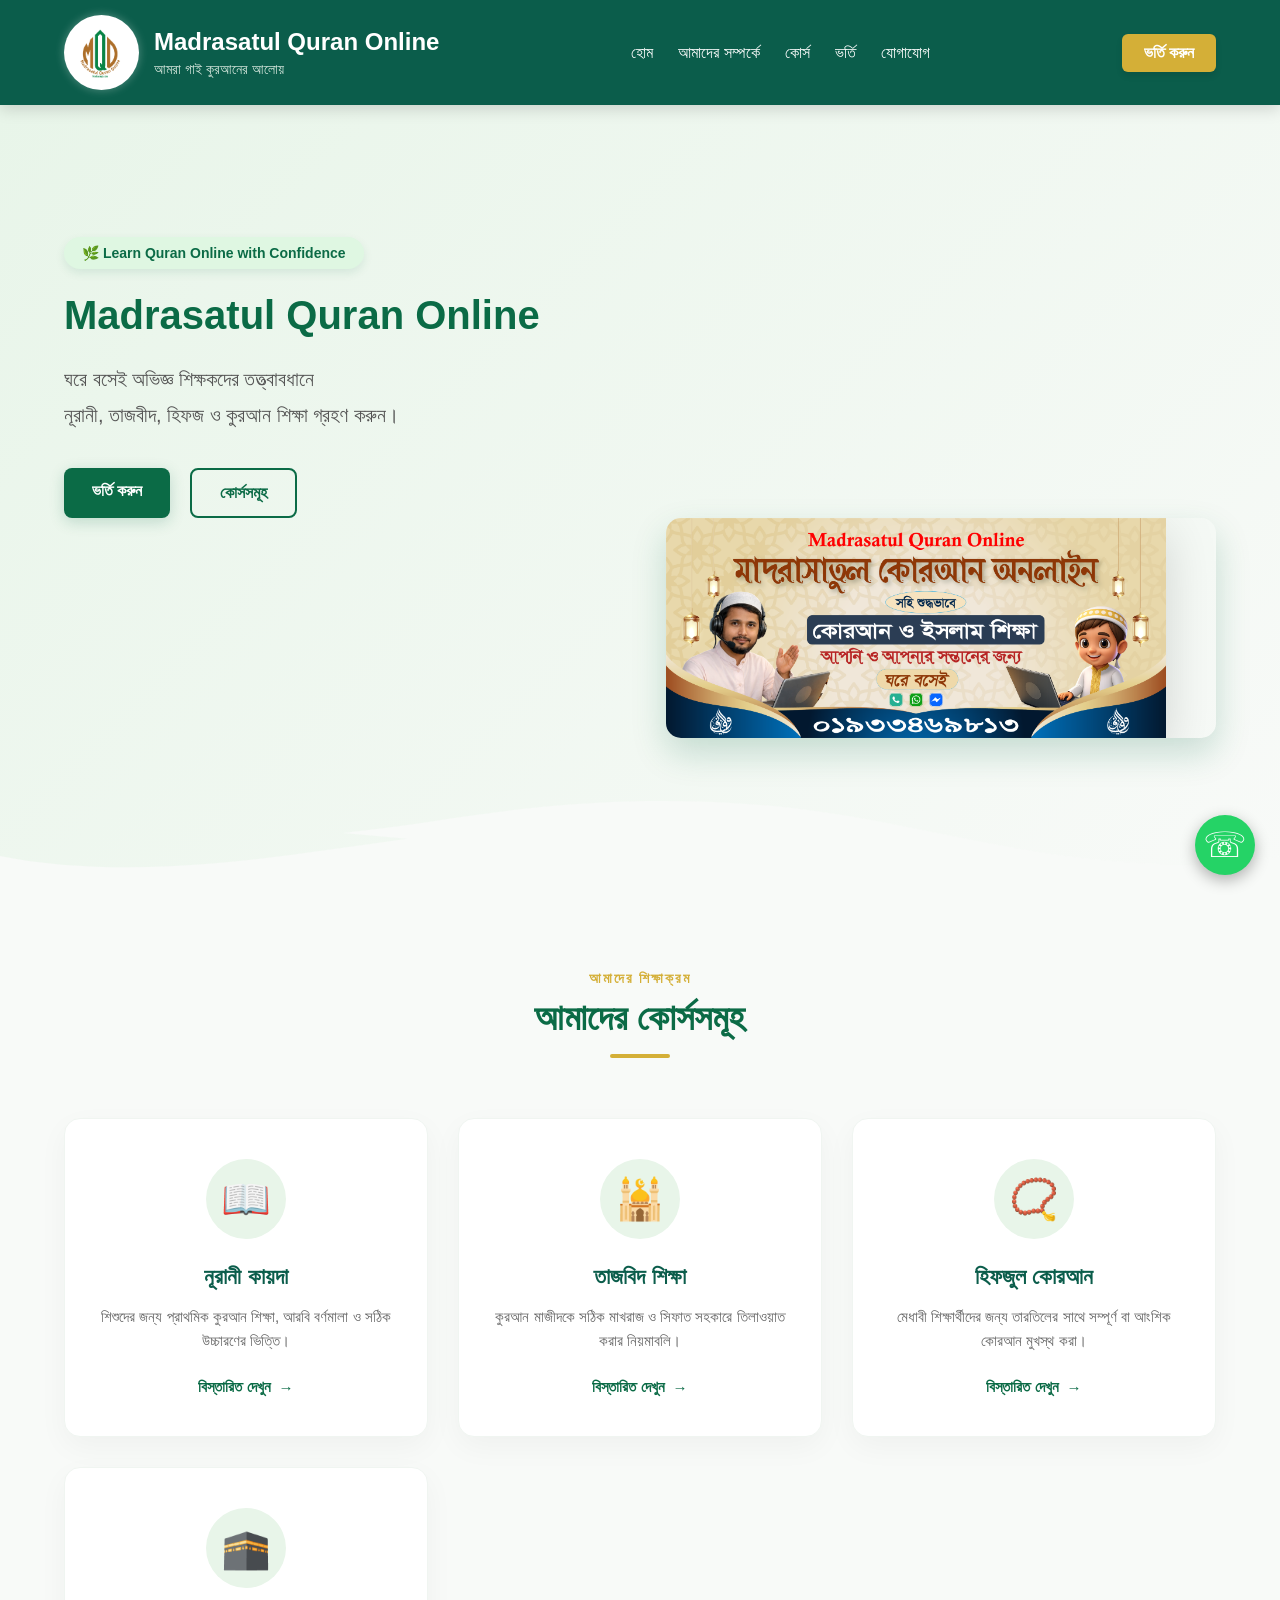
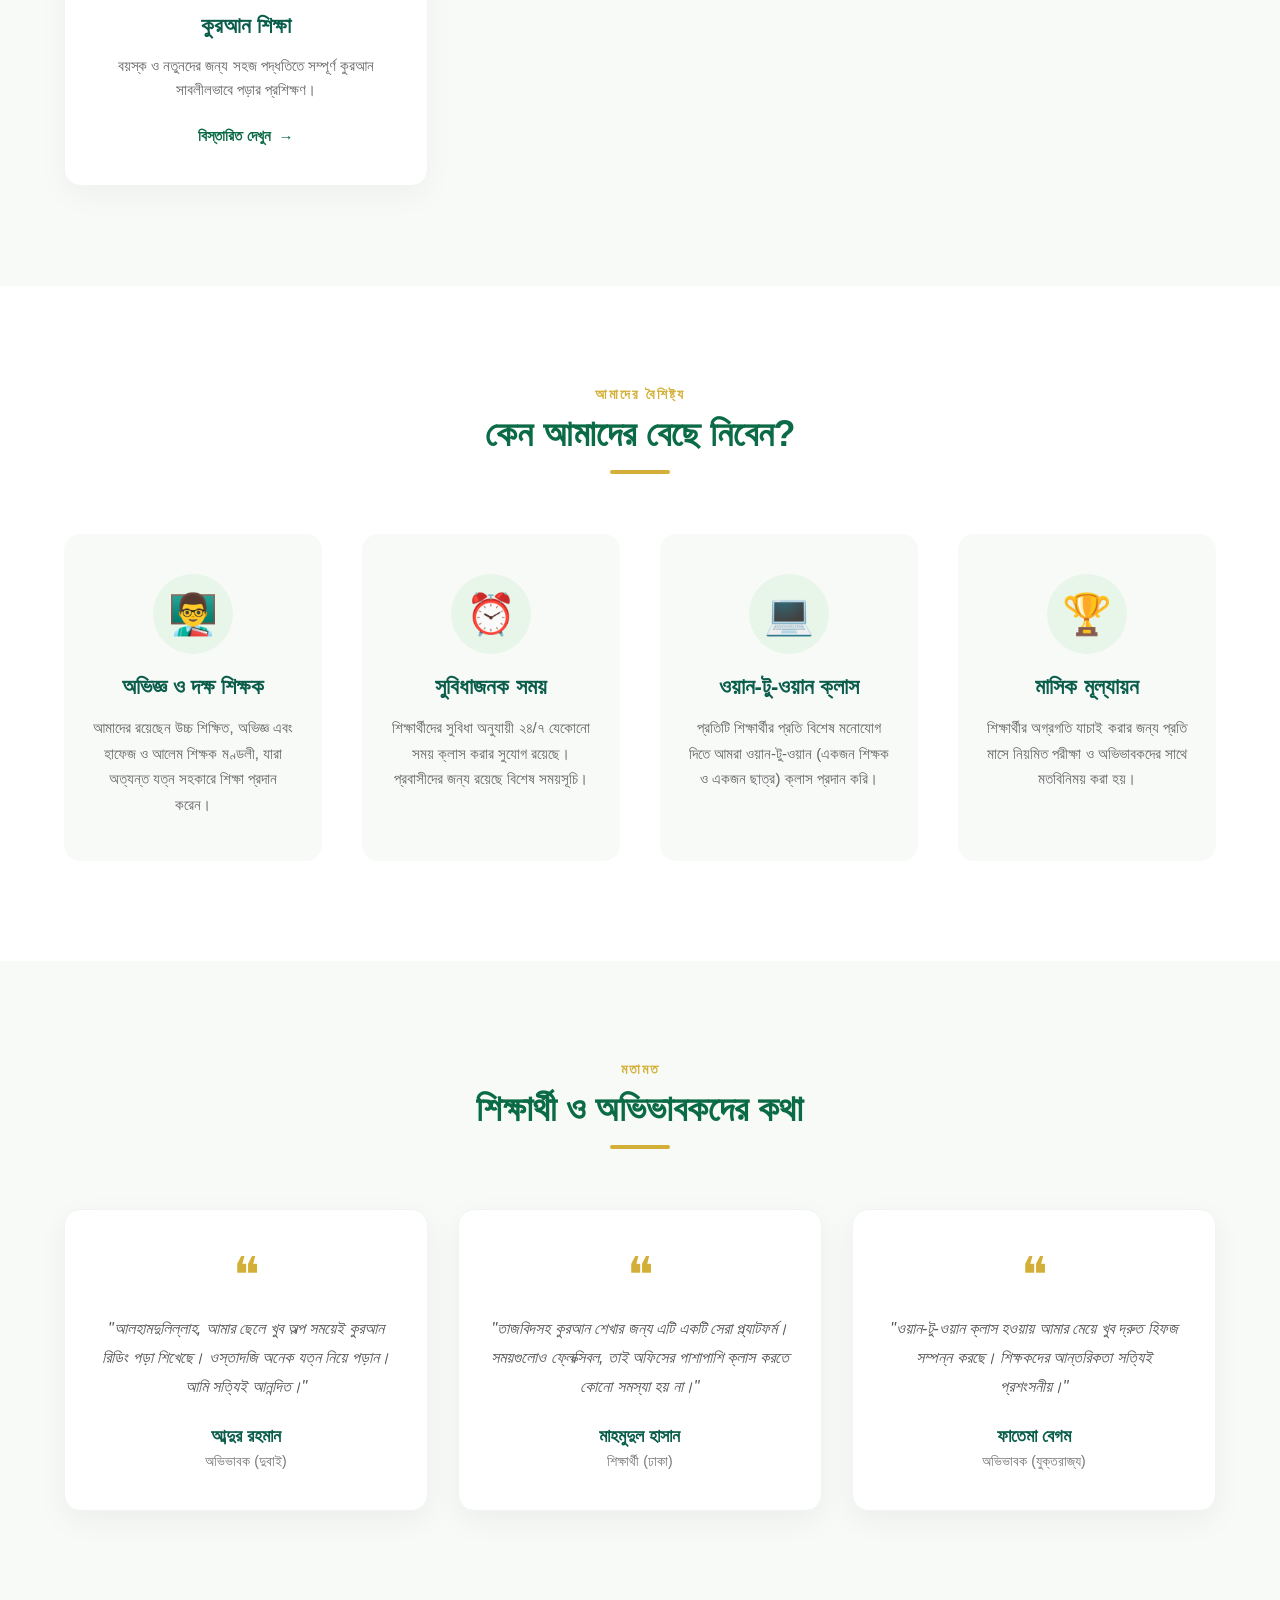
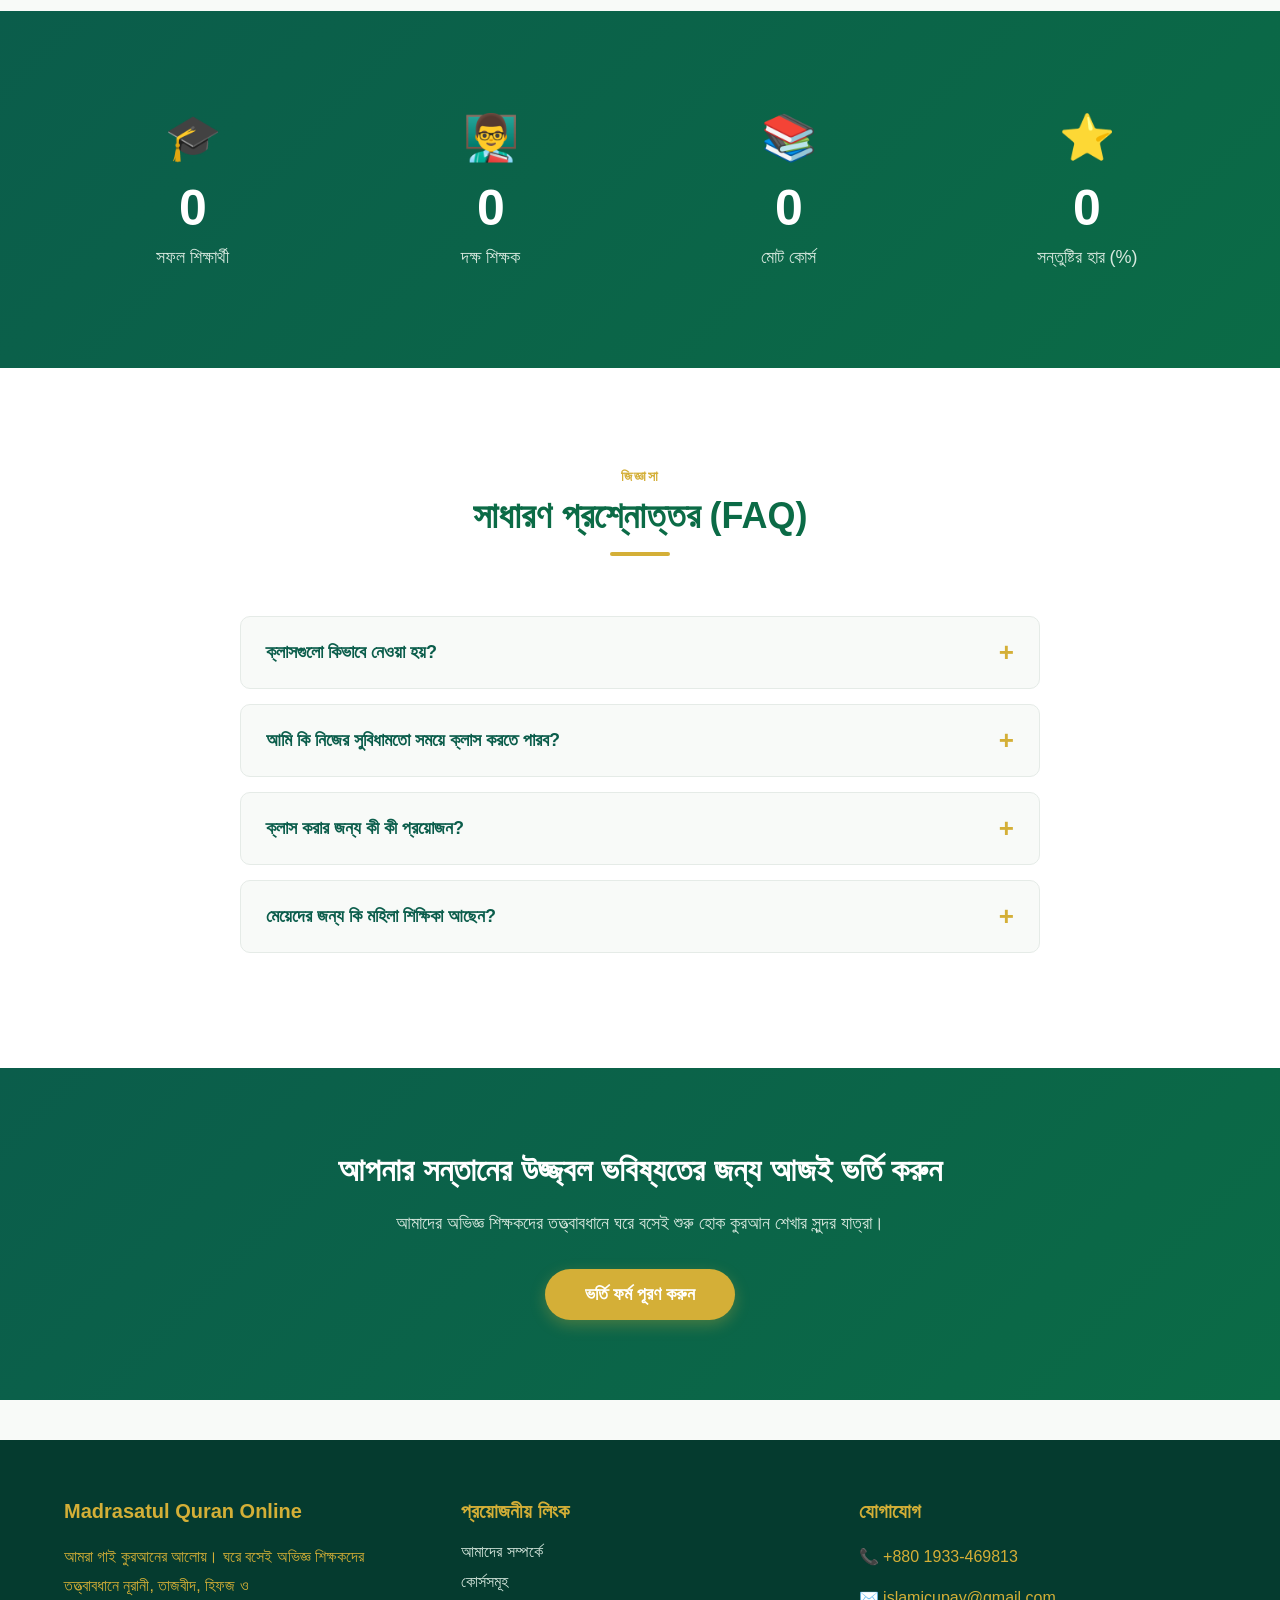
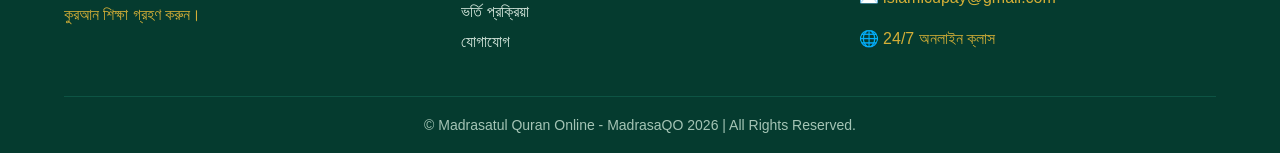
==== index.html @ 6367631c "All Updated" ====
<!DOCTYPE html>
<html lang="bn">
<head>
    <meta charset="UTF-8">
    <meta name="viewport" content="width=device-width, initial-scale=1.0">
    <title>Madrasatul Quran Online | Learn Quran with Confidence</title>
    <meta name="google-site-verification" content="h8djcA_XuE7JDsZ3tNhfEzeJBOGKbGJHmrDcB3-2tts" />
    <meta name="description" content="ঘরে বসেই অভিজ্ঞ শিক্ষকদের তত্ত্বাবধানে নূরানী,তাজবীদ, হিফজ ও কুরআন শিক্ষা গ্রহণ করুন।">
    <meta name="keywords" content="Online Quran, Quran Learning, Madrasatul Quran Online, Quran Teacher, Tajweed, Hifz">
    <meta name="author" content="Madrasatul Quran Online">
    <meta property="og:title" content="Madrasatul Quran Online">
    <meta property="og:description" content="Learn Quran Online from Qualified Teachers.">
    <meta property="og:image" content="images/logo.png">
    <meta property="og:type" content="website">
    <link rel="stylesheet" href="css/style.css">
    <link rel="icon" type="image/png" href="images/favicon.png">
</head>
<body>
    <!-- Premium Header -->
    <header class="main-header">
        <div class="logo-section">
            <img src="images/logo.png" alt="Madrasatul Quran Online Logo">
            <div class="logo-text">
                <h1>Madrasatul Quran Online</h1>
                <p>আমরা গাই কুরআনের আলোয়</p>
            </div>
        </div>
        <nav class="desktop-nav">
            <ul>
                <li><a href="index.html">হোম</a></li>
                <li><a href="pages/about.html">আমাদের সম্পর্কে</a></li>
                <li><a href="pages/courses.html">কোর্স</a></li>
                <li><a href="pages/admission.html">ভর্তি</a></li>
                <li><a href="pages/contact.html">যোগাযোগ</a></li>
            </ul>
        </nav>
        <a href="pages/admission.html" class="header-btn">ভর্তি করুন</a>
    </header>
    <!-- ===== PHASE 2: PREMIUM HERO SECTION ===== -->
    <section class="hero-section">
        <div class="hero-container">
            <div class="hero-text">
                <span class="hero-tag">🌿 Learn Quran Online with Confidence</span>
                <h1>Madrasatul Quran Online</h1>
                <p>ঘরে বসেই অভিজ্ঞ শিক্ষকদের তত্ত্বাবধানে <br> নূরানী, তাজবীদ, হিফজ ও কুরআন শিক্ষা গ্রহণ করুন।</p>
                <div class="hero-buttons">
                    <a href="pages/admission.html" class="btn">ভর্তি করুন</a>
                    <a href="pages/courses.html" class="btn-outline">কোর্সসমূহ</a>
                </div>
            <!-- হিরো ইমেজ (Single Professional Image) -->
            <div class="hero-image">
                <div class="image-wrapper">
                    <img src="images/Cover Page.png" alt="Madrasatul Quran Online">
                </div>
            </div>
        <!-- Wave Divider -->
        <div class="custom-shape-divider-bottom">
            <svg data-name="Layer 1" xmlns="http://www.w3.org/2000/svg" viewBox="0 0 1200 120" preserveAspectRatio="none">
                <path d="M321.39,56.44c58-10.79,114.16-30.13,172-41.86,82.39-16.72,168.19-17.73,250.45-.39C823.78,31,906.67,72,985.66,92.83c70.05,18.48,146.53,26.09,214.34,3V120H0V95.8C59.71,118.06,130.83,119.28,198.81,108.97c62.1-9.45,120.94-27.13,182.58-42.53Z" class="shape-fill"></path>
            </svg>
        </div>
    </section>
    <!-- Courses Section -->
    <!-- ===== PHASE 3: MODERN COURSE CARDS ===== -->
    <section class="courses-section">
        <div class="section-title">
            <span class="sub-title">আমাদের শিক্ষাক্রম</span>
            <h2>আমাদের কোর্সসমূহ</h2>
            <div class="title-divider"></div>
        </div>
        
        <div class="courses-grid">
            <!-- Course Card 1 -->
            <div class="course-card">
                <div class="course-icon">📖</div>
                <h3>নূরানী কায়দা</h3>
                <p>শিশুদের জন্য প্রাথমিক কুরআন শিক্ষা, আরবি বর্ণমালা ও সঠিক উচ্চারণের ভিত্তি।</p>
                <a href="pages/courses.html" class="course-link">বিস্তারিত দেখুন <span>→</span></a>
            </div>

            <!-- Course Card 2 -->
            <div class="course-card">
                <div class="course-icon">🕌</div>
                <h3>তাজবিদ শিক্ষা</h3>
                <p>কুরআন মাজীদকে সঠিক মাখরাজ ও সিফাত সহকারে তিলাওয়াত করার নিয়মাবলি।</p>
                <a href="pages/courses.html" class="course-link">বিস্তারিত দেখুন <span>→</span></a>
            </div>

            <!-- Course Card 3 -->
            <div class="course-card">
                <div class="course-icon">📿</div>
                <h3>হিফজুল কোরআন</h3>
                <p>মেধাবী শিক্ষার্থীদের জন্য তারতিলের সাথে সম্পূর্ণ বা আংশিক কোরআন মুখস্থ করা।</p>
                <a href="pages/courses.html" class="course-link">বিস্তারিত দেখুন <span>→</span></a>
            </div>

            <!-- Course Card 4 -->
            <div class="course-card">
                <div class="course-icon">🕋</div>
                <h3>কুরআন শিক্ষা</h3>
                <p>বয়স্ক ও নতুনদের জন্য সহজ পদ্ধতিতে সম্পূর্ণ কুরআন সাবলীলভাবে পড়ার প্রশিক্ষণ।</p>
                <a href="pages/courses.html" class="course-link">বিস্তারিত দেখুন <span>→</span></a>
            </div>
        </div>
    </section>
    <!-- ===== PHASE 4: WHY CHOOSE US ===== -->
    <section class="why-choose-us">
        <div class="section-title">
            <span class="sub-title">আমাদের বৈশিষ্ট্য</span>
            <h2>কেন আমাদের বেছে নিবেন?</h2>
            <div class="title-divider"></div>
        </div>
        
        <div class="features-grid">
            <!-- Feature 1 -->
            <div class="feature-box">
                <div class="feature-icon">👨‍🏫</div>
                <h3>অভিজ্ঞ ও দক্ষ শিক্ষক</h3>
                <p>আমাদের রয়েছেন উচ্চ শিক্ষিত, অভিজ্ঞ এবং হাফেজ ও আলেম শিক্ষক মণ্ডলী, যারা অত্যন্ত যত্ন সহকারে শিক্ষা প্রদান করেন।</p>
            </div>

            <!-- Feature 2 -->
            <div class="feature-box">
                <div class="feature-icon">⏰</div>
                <h3>সুবিধাজনক সময়</h3>
                <p>শিক্ষার্থীদের সুবিধা অনুযায়ী ২৪/৭ যেকোনো সময় ক্লাস করার সুযোগ রয়েছে। প্রবাসীদের জন্য রয়েছে বিশেষ সময়সূচি।</p>
            </div>

            <!-- Feature 3 -->
            <div class="feature-box">
                <div class="feature-icon">💻</div>
                <h3>ওয়ান-টু-ওয়ান ক্লাস</h3>
                <p>প্রতিটি শিক্ষার্থীর প্রতি বিশেষ মনোযোগ দিতে আমরা ওয়ান-টু-ওয়ান (একজন শিক্ষক ও একজন ছাত্র) ক্লাস প্রদান করি।</p>
            </div>

            <!-- Feature 4 -->
            <div class="feature-box">
                <div class="feature-icon">🏆</div>
                <h3>মাসিক মূল্যায়ন</h3>
                <p>শিক্ষার্থীর অগ্রগতি যাচাই করার জন্য প্রতি মাসে নিয়মিত পরীক্ষা ও অভিভাবকদের সাথে মতবিনিময় করা হয়।</p>
            </div>
        </div>
    </section>
        <!-- ===== PHASE 6: TESTIMONIALS / REVIEWS ===== -->
    <section class="testimonials-section">
        <div class="section-title">
            <span class="sub-title">মতামত</span>
            <h2>শিক্ষার্থী ও অভিভাবকদের কথা</h2>
            <div class="title-divider"></div>
        </div>
        
        <div class="testimonials-grid">
            <!-- Review 1 -->
            <div class="review-card">
                <div class="quote-icon">❝</div>
                <p class="review-text">"আলহামদুলিল্লাহ, আমার ছেলে খুব অল্প সময়েই কুরআন রিডিং পড়া শিখেছে। ওস্তাদজি অনেক যত্ন নিয়ে পড়ান। আমি সত্যিই আনন্দিত।"</p>
                <div class="reviewer-info">
                    <h4>আব্দুর রহমান</h4>
                    <span>অভিভাবক (দুবাই)</span>
                </div>
            </div>

            <!-- Review 2 -->
            <div class="review-card">
                <div class="quote-icon">❝</div>
                <p class="review-text">"তাজবিদসহ কুরআন শেখার জন্য এটি একটি সেরা প্ল্যাটফর্ম। সময়গুলোও ফ্লেক্সিবল, তাই অফিসের পাশাপাশি ক্লাস করতে কোনো সমস্যা হয় না।"</p>
                <div class="reviewer-info">
                    <h4>মাহমুদুল হাসান</h4>
                    <span>শিক্ষার্থী (ঢাকা)</span>
                </div>
            </div>

            <!-- Review 3 -->
            <div class="review-card">
                <div class="quote-icon">❝</div>
                <p class="review-text">"ওয়ান-টু-ওয়ান ক্লাস হওয়ায় আমার মেয়ে খুব দ্রুত হিফজ সম্পন্ন করছে। শিক্ষকদের আন্তরিকতা সত্যিই প্রশংসনীয়।"</p>
                <div class="reviewer-info">
                    <h4>ফাতেমা বেগম</h4>
                    <span>অভিভাবক (যুক্তরাজ্য)</span>
                </div>
            </div>
        </div>
    </section>
    <!-- ===== PHASE 5: STATISTICS / ANIMATED COUNTERS ===== -->
    <section class="stats-section">
        <div class="stats-container">
            <!-- Counter 1 -->
            <div class="stat-box">
                <div class="stat-icon">🎓</div>
                <h2 class="counter" data-target="1250">0</h2>
                <p>সফল শিক্ষার্থী</p>
            </div>
            <!-- Counter 2 -->
            <div class="stat-box">
                <div class="stat-icon">👨‍🏫</div>
                <h2 class="counter" data-target="45">0</h2>
                <p>দক্ষ শিক্ষক</p>
            </div>
            <!-- Counter 3 -->
            <div class="stat-box">
                <div class="stat-icon">📚</div>
                <h2 class="counter" data-target="15">0</h2>
                <p>মোট কোর্স</p>
            </div>
            <!-- Counter 4 -->
            <div class="stat-box">
                <div class="stat-icon">⭐</div>
                <h2 class="counter" data-target="100">0</h2>
                <p>সন্তুষ্টির হার (%)</p>
            </div>
        </div>
    </section>
    <!-- ===== PHASE 7: FAQ (Frequently Asked Questions) ===== -->
    <section class="faq-section">
        <div class="section-title">
            <span class="sub-title">জিজ্ঞাসা</span>
            <h2>সাধারণ প্রশ্নোত্তর (FAQ)</h2>
            <div class="title-divider"></div>
        </div>
        
        <div class="faq-container">
            <!-- Question 1 -->
            <details class="faq-item">
                <summary>ক্লাসগুলো কিভাবে নেওয়া হয়?</summary>
                <div class="faq-content">
                    <p>আমাদের সবগুলো ক্লাস জুম (Zoom) বা গুগল মিট (Google Meet) এর মাধ্যমে লাইভ ভিডিও কলে নেওয়া হয়, যেন শিক্ষক ও শিক্ষার্থী সরাসরি কথা বলে ক্লাস করতে পারে।</p>
                </div>
            </details>

            <!-- Question 2 -->
            <details class="faq-item">
                <summary>আমি কি নিজের সুবিধামতো সময়ে ক্লাস করতে পারব?</summary>
                <div class="faq-content">
                    <p>হ্যাঁ, অবশ্যই! আমরা ২৪/৭ ক্লাস পরিচালনা করি। আপনি বা আপনার সন্তানের সুবিধামতো যেকোনো সময় বেছে নিতে পারবেন। প্রবাসীদের জন্য বিশেষ সময়ের ব্যবস্থা রয়েছে।</p>
                </div>
            </details>

            <!-- Question 3 -->
            <details class="faq-item">
                <summary>ক্লাস করার জন্য কী কী প্রয়োজন?</summary>
                <div class="faq-content">
                    <p>ক্লাস করার জন্য একটি স্মার্টফোন, ট্যাবলেট বা ল্যাপটপ এবং একটি ভালো ইন্টারনেট কানেকশনই যথেষ্ট।</p>
                </div>
            </details>

            <!-- Question 4 -->
            <details class="faq-item">
                <summary>মেয়েদের জন্য কি মহিলা শিক্ষিকা আছেন?</summary>
                <div class="faq-content">
                    <p>আলহামদুলিল্লাহ, পর্দা রক্ষার্থে মেয়েদের এবং শিশুদের জন্য আমাদের সুদক্ষ ও অভিজ্ঞ মহিলা শিক্ষিকা রয়েছেন।</p>
                </div>
            </details>
        </div>
    </section>

    <!-- Footer & WhatsApp -->
    <!-- ===== PHASE 8: CALL TO ACTION (CTA) ===== -->
    <section class="cta-section">
        <div class="cta-content">
            <h2>আপনার সন্তানের উজ্জ্বল ভবিষ্যতের জন্য আজই ভর্তি করুন</h2>
            <p>আমাদের অভিজ্ঞ শিক্ষকদের তত্ত্বাবধানে ঘরে বসেই শুরু হোক কুরআন শেখার সুন্দর যাত্রা।</p>
            <a href="pages/admission.html" class="btn cta-btn">ভর্তি ফর্ম পূরণ করুন</a>
        </div>
    </section>

    <!-- ===== PREMIUM FOOTER ===== -->
    <footer class="premium-footer">
        <div class="footer-container">
            <div class="footer-col about-col">
                <h3>Madrasatul Quran Online</h3>
                <p>আমরা গাই কুরআনের আলোয়। ঘরে বসেই অভিজ্ঞ শিক্ষকদের তত্ত্বাবধানে নূরানী, তাজবীদ, হিফজ ও <br> কুরআন শিক্ষা গ্রহণ করুন।</p>
            </div>
            
            <div class="footer-col links-col">
                <h3>প্রয়োজনীয় লিংক</h3>
                <ul>
                    <li><a href="pages/about.html">আমাদের সম্পর্কে</a></li>
                    <li><a href="pages/courses.html">কোর্সসমূহ</a></li>
                    <li><a href="pages/admission.html">ভর্তি প্রক্রিয়া</a></li>
                    <li><a href="pages/contact.html">যোগাযোগ</a></li>
                </ul>
            </div>
            
            <div class="footer-col contact-col">
                <h3>যোগাযোগ</h3>
                <p>📞 +880 1933-469813</p>
                <p>✉️ islamicupay@gmail.com</p>
                <p>🌐 24/7 অনলাইন ক্লাস</p>
            </div>
        </div>
        
        <div class="footer-bottom">
            <p>© Madrasatul Quran Online - MadrasaQO 2026 | All Rights Reserved.</p>
        </div>
    </footer>
    <a class="floating-whatsapp" href="https://wa.me/8801707532306" target="_blank">☏</a>
    <!-- JavaScript Link -->
    <script src="js/script.js"></script>

</body>
</html>
---- css/style.css ----
/* =========================================
   GLOBAL RESET & VARIABLES
========================================= */
* {
    margin: 0;
    padding: 0;
    box-sizing: border-box;
}

body {
    background-color: #F8FAF8;
    font-family: Arial, sans-serif;
    text-align: center;
    color: #1F2937;
}

/* =========================================
   PHASE 1: PREMIUM HEADER VERSION 2.0
========================================= */
.main-header {
    display: flex;
    justify-content: space-between;
    align-items: center;
    padding: 15px 5%;
    background: #0B5D4B;
    color: white;
    position: sticky;
    top: 0;
    z-index: 999;
    box-shadow: 0 4px 15px rgba(0, 0, 0, 0.15);
}

.logo-section {
    display: flex;
    align-items: center;
    gap: 15px;
    text-align: left;
}

.logo-section img {
    width: 65px;
    height: auto;
    object-fit: contain;
}

.logo-text h1 {
    margin: 0;
    font-size: 24px;
    color: #ffffff;
    font-weight: bold;
}

.logo-text p {
    margin-top: 5px;
    color: #d8e9df;
    font-size: 14px;
}

.desktop-nav ul {
    display: flex;
    list-style: none;
    gap: 25px;
}

.desktop-nav a {
    color: #ffffff;
    text-decoration: none;
    font-size: 16px;
    font-weight: 500;
    transition: 0.3s ease;
}

.desktop-nav a:hover {
    color: #D4AF37;
}

.header-btn {
    background: #D4AF37;
    color: #ffffff;
    padding: 10px 22px;
    border-radius: 6px;
    text-decoration: none;
    font-weight: bold;
    font-size: 16px;
    transition: 0.3s ease;
    box-shadow: 0 4px 6px rgba(0, 0, 0, 0.1);
}

.header-btn:hover {
    background: #b89117;
    transform: translateY(-2px);
}

/* =========================================
   PHASE 2: PREMIUM HERO SECTION
========================================= */
.hero-section {
    position: relative;
    background: linear-gradient(135deg, #E8F5E9 0%, #F8FAF8 100%);
    padding: 80px 5% 120px 5%;
    overflow: hidden;
    min-height: 85vh; /* Full screen feel */
    display: flex;
    align-items: center;
    justify-content: center;
}

.hero-container {
    display: flex;
    justify-content: space-between;
    align-items: center;
    gap: 60px;
    max-width: 1200px;
    width: 100%;
    z-index: 2;
}

/* Animations */
@keyframes fadeInRight {
    from { opacity: 0; transform: translateX(-40px); }
    to { opacity: 1; transform: translateX(0); }
}

@keyframes fadeInLeft {
    from { opacity: 0; transform: translateX(40px); }
    to { opacity: 1; transform: translateX(0); }
}

.hero-text {
    flex: 1;
    text-align: left;
    animation: fadeInRight 1s ease-out;
}

.hero-tag {
    display: inline-block;
    background: #dff7e2;
    color: #0B6B46;
    padding: 8px 18px;
    border-radius: 30px;
    font-size: 14px;
    margin-bottom: 20px;
    font-weight: bold;
    box-shadow: 0 4px 10px rgba(11, 107, 70, 0.1);
}

.hero-text h1 {
    font-size: 48px;
    color: #0B6B46;
    margin-bottom: 20px;
    line-height: 1.2;
}

.hero-text p {
    font-size: 20px;
    color: #555;
    line-height: 1.8;
    margin-bottom: 35px;
}

.hero-buttons {
    display: flex;
    gap: 20px;
}

.btn {
    background: #0B6B46;
    color: white;
    padding: 14px 32px;
    text-decoration: none;
    border-radius: 8px;
    transition: 0.3s;
    font-weight: bold;
    box-shadow: 0 4px 15px rgba(11, 107, 70, 0.2);
}

.btn:hover {
    background: #0e8457;
    transform: translateY(-3px);
    box-shadow: 0 6px 20px rgba(11, 107, 70, 0.3);
}

.btn-outline {
    border: 2px solid #0B6B46;
    color: #0B6B46;
    padding: 14px 32px;
    border-radius: 8px;
    text-decoration: none;
    transition: 0.3s;
    font-weight: bold;
}

.btn-outline:hover {
    background: #0B6B46;
    color: white;
    transform: translateY(-3px);
}

.hero-image {
    flex: 1;
    text-align: center;
    animation: fadeInLeft 1s ease-out;
}

.hero-image img {
    width: 100%;
    max-width: 550px;
    filter: drop-shadow(0 15px 25px rgba(0,0,0,0.15));
    transition: 0.4s ease;
}

.hero-image img:hover {
    transform: translateY(-10px);
}

/* Wave Divider Design */
.custom-shape-divider-bottom {
    position: absolute;
    bottom: 0;
    left: 0;
    width: 100%;
    overflow: hidden;
    line-height: 0;
}

.custom-shape-divider-bottom svg {
    position: relative;
    display: block;
    width: calc(100% + 1.3px);
    height: 70px;
}

.custom-shape-divider-bottom .shape-fill {
    fill: #F8FAF8; /* Matches Body Background */
}

/* Responsive updates for Phase 2 */
@media (max-width: 1024px) {
    .hero-text h1 { font-size: 40px; }
}

@media (max-width: 768px) {
    .hero-section {
        min-height: auto;
        padding: 50px 20px 100px 20px;
    }
    .hero-container {
        flex-direction: column;
        text-align: center;
    }
    .hero-text {
        text-align: center;
    }
    .hero-buttons {
        justify-content: center;
        flex-wrap: wrap;
    }
    .custom-shape-divider-bottom svg {
        height: 40px;
    }
}

.btn {
    background: #0B6B46;
    color: white;
    padding: 14px 28px;
    text-decoration: none;
    border-radius: 8px;
    transition: 0.3s;
    font-weight: bold;
}

.btn:hover {
    background: #0e8457;
}

.btn-outline {
    border: 2px solid #0B6B46;
    color: #0B6B46;
    padding: 14px 28px;
    border-radius: 8px;
    text-decoration: none;
    transition: 0.3s;
    font-weight: bold;
}

.btn-outline:hover {
    background: #0B6B46;
    color: white;
}

.hero-image {
    flex: 1;
    text-align: center;
}

.hero-image img {
    width: 100%;
    max-width: 500px;
}

/* =========================================
   PHASE 3: MODERN COURSE CARDS
========================================= */
.courses-section {
    padding: 100px 5%;
    background-color: #F8FAF8;
}

.section-title {
    text-align: center;
    margin-bottom: 60px;
}

.sub-title {
    color: #D4AF37;
    font-size: 14px;
    font-weight: bold;
    letter-spacing: 2px;
    text-transform: uppercase;
    display: block;
    margin-bottom: 10px;
}

.section-title h2 {
    font-size: 36px;
    color: #0B6B46;
    margin: 0 0 15px 0;
    font-weight: bold;
}

.title-divider {
    height: 4px;
    width: 60px;
    background: #D4AF37;
    margin: 0 auto;
    border-radius: 2px;
}

/* Grid Layout */
.courses-grid {
    display: grid;
    grid-template-columns: repeat(auto-fit, minmax(280px, 1fr));
    gap: 30px;
    max-width: 1200px;
    margin: 0 auto;
}

/* Card Design */
.course-card {
    background: #ffffff;
    padding: 40px 30px;
    border-radius: 16px;
    box-shadow: 0 10px 30px rgba(0, 0, 0, 0.04);
    transition: all 0.4s ease;
    text-align: center;
    border: 1px solid #f0f5f1;
    position: relative;
    overflow: hidden;
}

/* Golden Top Border Animation */
.course-card::before {
    content: '';
    position: absolute;
    top: 0;
    left: 0;
    width: 100%;
    height: 4px;
    background: #D4AF37;
    transform: scaleX(0);
    transition: transform 0.4s ease;
    transform-origin: left;
}

/* Hover Effects */
.course-card:hover {
    transform: translateY(-10px);
    box-shadow: 0 15px 40px rgba(11, 107, 70, 0.1);
    border-color: transparent;
}

.course-card:hover::before {
    transform: scaleX(1);
}

.course-icon {
    font-size: 40px;
    margin-bottom: 25px;
    display: inline-block;
    background: #E8F5E9;
    width: 80px;
    height: 80px;
    line-height: 80px;
    border-radius: 50%;
    color: #0B6B46;
}

.course-card h3 {
    color: #0B5D4B;
    font-size: 22px;
    margin-bottom: 15px;
    font-weight: bold;
}

.course-card p {
    color: #666;
    font-size: 15px;
    line-height: 1.6;
    margin-bottom: 25px;
}

/* Read More Link */
.course-link {
    color: #0B6B46;
    text-decoration: none;
    font-weight: bold;
    font-size: 15px;
    display: inline-flex;
    align-items: center;
    gap: 8px;
    transition: 0.3s;
}

.course-link span {
    transition: 0.3s;
}

.course-card:hover .course-link {
    color: #D4AF37;
}

.course-card:hover .course-link span {
    transform: translateX(5px);
}
/* =========================================
   ADMISSION FORM
========================================= */
.admission-intro {
    background: white;
    max-width: 800px;
    margin: 30px auto 20px;
    padding: 30px;
    border-radius: 20px;
    box-shadow: 0 5px 20px rgba(0,0,0,0.1);
}

.admission-box {
    max-width: 600px;
    margin: 40px auto;
    background: white;
    padding: 35px;
    border-radius: 25px;
    box-shadow: 0 5px 20px rgba(0,0,0,0.1);
}

.admission-box input,
.admission-box select {
    width: 90%;
    padding: 14px;
    margin: 10px;
    border-radius: 12px;
    border: 1px solid #ddd;
    font-size: 16px;
}

.admission-box button {
    background: #D4AF37;
    color: white;
    border: none;
    padding: 14px 35px;
    border-radius: 30px;
    font-size: 18px;
    cursor: pointer;
    font-weight: bold;
    margin-top: 15px;
    transition: 0.3s;
}

.admission-box button:hover {
    background: #b89117;
}

button:disabled {
    opacity: 0.6;
    cursor: not-allowed;
}

/* =========================================
   FOOTER & WHATSAPP
========================================= */
footer {
    background: #0B5D4B;
    color: white;
    padding: 20px;
    margin-top: 40px;
}

footer p {
    color: #D4AF37;
    margin: 0;
}

.whatsapp {
    display: inline-block;
    background: #25D366;
    color: white;
    padding: 12px 25px;
    border-radius: 30px;
    text-decoration: none;
    margin-top: 20px;
    font-size: 18px;
    font-weight: bold;
}

.floating-whatsapp {
    position: fixed;
    right: 25px;
    bottom: 25px;
    width: 60px;
    height: 60px;
    background: #25D366;
    color: white;
    border-radius: 50%;
    display: flex;
    align-items: center;
    justify-content: center;
    font-size: 35px;
    text-decoration: none;
    box-shadow: 0 5px 15px rgba(0,0,0,0.3);
    z-index: 999;
    transition: 0.3s;
}

.floating-whatsapp:hover {
    transform: scale(1.1);
}

/* =========================================
   MOBILE RESPONSIVE
========================================= */
@media (max-width: 1024px) {
    .logo-text h1 { font-size: 20px; }
    .desktop-nav ul { gap: 15px; }
}

@media (max-width: 768px) {
    .main-header {
        flex-direction: column;
        padding: 15px;
        gap: 15px;
    }
    .logo-section {
        flex-direction: column;
        text-align: center;
    }
    .desktop-nav ul {
        flex-wrap: wrap;
        justify-content: center;
    }
    .hero {
        flex-direction: column;
        text-align: center;
        padding: 50px 20px;
    }
    .hero-text { text-align: center; }
    .hero h1 { font-size: 36px; }
    .hero-buttons { justify-content: center; flex-wrap: wrap; }
    .card { width: 90%; display: block; margin: 15px auto; }
}

/* =========================================
   PHASE 4: WHY CHOOSE US
========================================= */
.why-choose-us {
    padding: 100px 5%;
    background-color: #ffffff; /* সাদা ব্যাকগ্রাউন্ড যাতে আগের সেকশন থেকে আলাদা লাগে */
}

.features-grid {
    display: grid;
    grid-template-columns: repeat(auto-fit, minmax(250px, 1fr));
    gap: 40px;
    max-width: 1200px;
    margin: 0 auto;
}

.feature-box {
    text-align: center;
    padding: 40px 25px;
    background: #F8FAF8;
    border-radius: 16px;
    transition: all 0.4s ease;
    border-bottom: 4px solid transparent;
}

/* Hover Effects */
.feature-box:hover {
    transform: translateY(-10px);
    background: #ffffff;
    box-shadow: 0 15px 35px rgba(11, 107, 70, 0.08);
    border-bottom: 4px solid #D4AF37; /* হোভার করলে নিচে গোল্ডেন বর্ডার আসবে */
}

.feature-icon {
    font-size: 40px;
    margin-bottom: 20px;
    display: inline-flex;
    align-items: center;
    justify-content: center;
    width: 80px;
    height: 80px;
    background: #E8F5E9;
    border-radius: 50%;
    transition: transform 0.6s ease;
}

/* আইকন ঘোরার অ্যানিমেশন */
.feature-box:hover .feature-icon {
    transform: rotateY(360deg);
}

.feature-box h3 {
    color: #0B5D4B;
    font-size: 22px;
    margin-bottom: 15px;
    font-weight: bold;
}

.feature-box p {
    color: #666;
    font-size: 15px;
    line-height: 1.7;
}
/* =========================================
   PHASE 5: STATISTICS / COUNTERS
========================================= */
.stats-section {
    background: linear-gradient(135deg, #0B5D4B 0%, #0B6B46 100%);
    padding: 80px 5%;
    color: white;
    text-align: center;
}

.stats-container {
    display: grid;
    /* এই এক লাইনের কারণেই এটি মোবাইল ও ডেস্কটপে অটোমেটিকভাবে রেসপন্সিভ হবে */
    grid-template-columns: repeat(auto-fit, minmax(200px, 1fr));
    gap: 40px;
    max-width: 1200px;
    margin: 0 auto;
}

.stat-box {
    padding: 20px;
}

.stat-icon {
    font-size: 45px;
    margin-bottom: 15px;
    color: #D4AF37; /* আইকনের জন্য গোল্ডেন কালার */
}

.stat-box h2 {
    font-size: 50px;
    font-weight: bold;
    margin-bottom: 10px;
    color: #ffffff;
}

.stat-box p {
    font-size: 18px;
    color: #d8e9df;
    font-weight: 500;
}

/* ===== Phase 5 Mobile Responsive ===== */
@media (max-width: 768px) {
    .stats-section {
        padding: 50px 5%;
    }
    .stats-container {
        gap: 30px;
    }
    .stat-box h2 {
        font-size: 38px;
    }
    .stat-box p {
        font-size: 16px;
    }
}
/* =========================================
   PHASE 6: TESTIMONIALS / REVIEWS
========================================= */
.testimonials-section {
    padding: 100px 5%;
    background-color: #F8FAF8;
}

.testimonials-grid {
    display: grid;
    grid-template-columns: repeat(auto-fit, minmax(300px, 1fr));
    gap: 30px;
    max-width: 1200px;
    margin: 0 auto;
}

.review-card {
    background: #ffffff;
    padding: 40px 30px;
    border-radius: 16px;
    box-shadow: 0 10px 30px rgba(0, 0, 0, 0.05);
    transition: all 0.4s ease;
    text-align: center;
    position: relative;
    border: 1px solid #f0f5f1;
}

.review-card:hover {
    transform: translateY(-10px);
    box-shadow: 0 15px 40px rgba(11, 107, 70, 0.1);
}

.quote-icon {
    font-size: 50px;
    color: #D4AF37;
    margin-bottom: 15px;
    line-height: 1;
}

.review-text {
    font-size: 16px;
    color: #555;
    line-height: 1.8;
    margin-bottom: 25px;
    font-style: italic;
}

.reviewer-info h4 {
    color: #0B5D4B;
    font-size: 18px;
    margin-bottom: 5px;
    font-weight: bold;
}

.reviewer-info span {
    color: #777;
    font-size: 14px;
}
/* =========================================
   PHASE 7: FAQ SECTION
========================================= */
.faq-section {
    padding: 100px 5%;
    background-color: #ffffff; /* সাদা ব্যাকগ্রাউন্ড */
}

.faq-container {
    max-width: 800px;
    margin: 0 auto;
}

.faq-item {
    background: #F8FAF8;
    border-radius: 10px;
    margin-bottom: 15px;
    overflow: hidden;
    transition: all 0.3s ease;
    border: 1px solid #e5ebe7;
}

.faq-item summary {
    padding: 20px 25px;
    font-size: 18px;
    font-weight: bold;
    color: #0B5D4B;
    cursor: pointer;
    list-style: none; /* ডিফল্ট তীর চিহ্ন মুছে ফেলা */
    display: flex;
    justify-content: space-between;
    align-items: center;
}

/* Safari ব্রাউজারের ডিফল্ট আইকন মোছার জন্য */
.faq-item summary::-webkit-details-marker {
    display: none;
}

/* কাস্টম (+) আইকন */
.faq-item summary::after {
    content: "+";
    font-size: 26px;
    color: #D4AF37;
    transition: transform 0.3s ease;
}

/* ক্লিক করে খুললে (-) আইকন হবে */
.faq-item[open] summary::after {
    content: "−";
    transform: rotate(180deg);
}

.faq-content {
    padding: 0 25px 20px 25px;
    color: #555;
    font-size: 16px;
    line-height: 1.7;
}
/* =========================================
   PHASE 8: CALL TO ACTION (CTA) & FOOTER
========================================= */
.cta-section {
    background: linear-gradient(135deg, #0B5D4B 0%, #0B6B46 100%);
    padding: 80px 5%;
    text-align: center;
    color: white;
}

.cta-content {
    max-width: 800px;
    margin: 0 auto;
}

.cta-content h2 {
    font-size: 32px;
    margin-bottom: 20px;
    line-height: 1.4;
    color: #ffffff;
}

.cta-content p {
    font-size: 18px;
    margin-bottom: 35px;
    color: #d8e9df;
}

.cta-btn {
    background: #D4AF37;
    color: #ffffff;
    font-size: 18px;
    padding: 15px 40px;
    border-radius: 30px;
    display: inline-block;
    box-shadow: 0 5px 15px rgba(212, 175, 55, 0.3);
}

.cta-btn:hover {
    background: #b89117;
    transform: translateY(-3px);
}

/* Premium Footer */
.premium-footer {
    background-color: #053b2f; /* আরও গাঢ় সবুজ ব্যাকগ্রাউন্ড */
    color: #d8e9df;
    padding: 60px 5% 0 5%;
}

.footer-container {
    display: grid;
    grid-template-columns: repeat(auto-fit, minmax(250px, 1fr));
    gap: 40px;
    max-width: 1200px;
    margin: 0 auto 30px auto;
    text-align: left;
}

.footer-col h3 {
    color: #D4AF37;
    font-size: 20px;
    margin-bottom: 20px;
}

.footer-col p {
    line-height: 1.8;
    margin-bottom: 12px;
}

.links-col ul {
    list-style: none;
}

.links-col ul li {
    margin-bottom: 12px;
}

.links-col ul li a {
    color: #d8e9df;
    text-decoration: none;
    transition: 0.3s;
    display: inline-block;
}

.links-col ul li a:hover {
    color: #D4AF37;
    transform: translateX(5px); /* হোভার করলে লেখা হালকা ডানে সরবে */
}

.footer-bottom {
    border-top: 1px solid #0d5444;
    padding: 20px 0;
    text-align: center;
}

.footer-bottom p {
    color: #a4c4b5;
    font-size: 14px;
    margin: 0;
}

/* CTA Responsive */
@media (max-width: 768px) {
    .cta-content h2 {
        font-size: 26px;
    }
    .footer-container {
        text-align: center;
    }
    .links-col ul li a:hover {
        transform: none;
    }
}

/* =========================================
   FIXES: PERFECT SIDE-BY-SIDE LAYOUT
========================================= */
/* ১. লোগো সাইজ ফিক্স */
.logo-section img {
    width: 75px !important;
    height: 75px !important;
    background-color: #ffffff;
    border-radius: 50%;
    padding: 5px;
    box-shadow: 0 0 10px rgba(255, 255, 255, 0.3);
    object-fit: contain;
}

/* ২. হিরো সেকশন পারফেক্ট লেআউট (পাশাপাশি) */
.hero-section {
    padding-top: 120px; 
}

/* এই কোডটি লেখা ও ছবিকে সমান দুই ভাগে ভাগ করে পাশাপাশি বসাবে */
.hero-container {
    display: flex;
    align-items: center;
    justify-content: space-between;
    gap: 50px; /* লেখা ও ছবির মাঝের গ্যাপ */
    width: 100%;
    max-width: 1200px;
    margin: 0 auto;
}

.hero-text {
    flex: 1; /* বাম পাশে অর্ধেক জায়গা নিবে */
}

.hero-text h1 {
    font-size: 40px !important;
    white-space: normal;
    margin-bottom: 20px;
    line-height: 1.3;
}

.hero-text p {
    max-width: 100%;
    white-space: normal !important;
}

.hero-image {
    flex: 1; /* ডান পাশে বাকি অর্ধেক জায়গা নিবে */
    display: flex;
    justify-content: flex-end; /* ছবি ডানদিকে সুন্দরভাবে বসানো থাকবে */
}

/* ৩. সিঙ্গেল ইমেজ প্রফেশনাল ডিজাইন ও হোভার ইফেক্ট */
.image-wrapper {
    position: relative;
    width: 100%;
    max-width: 550px; 
    border-radius: 15px;
    overflow: hidden;
    box-shadow: 0 15px 35px rgba(11, 107, 70, 0.2);
    transition: transform 0.5s ease, box-shadow 0.5s ease;
}

.image-wrapper img {
    width: 100%;
    height: auto;
    display: block;
    transition: transform 0.6s ease-out; 
}

.image-wrapper:hover {
    transform: translateY(-12px);
    box-shadow: 0 25px 45px rgba(11, 107, 70, 0.3);
}

.image-wrapper:hover img {
    transform: scale(1.06) rotate(1deg);
}

/* ৪. মোবাইল ভিউ ফিক্স */
@media (max-width: 992px) {
    .hero-container {
        flex-direction: column; /* মোবাইলে বা ছোট স্ক্রিনে ছবি লেখার নিচে চলে আসবে */
        text-align: center;
        gap: 40px;
    }
    .hero-image {
        justify-content: center;
    }
}

@media (max-width: 768px) {
    .hero-section { padding-top: 80px; }
    .logo-section img { width: 60px !important; height: 60px !important; }
    .hero-text h1 { font-size: 30px !important; }
}
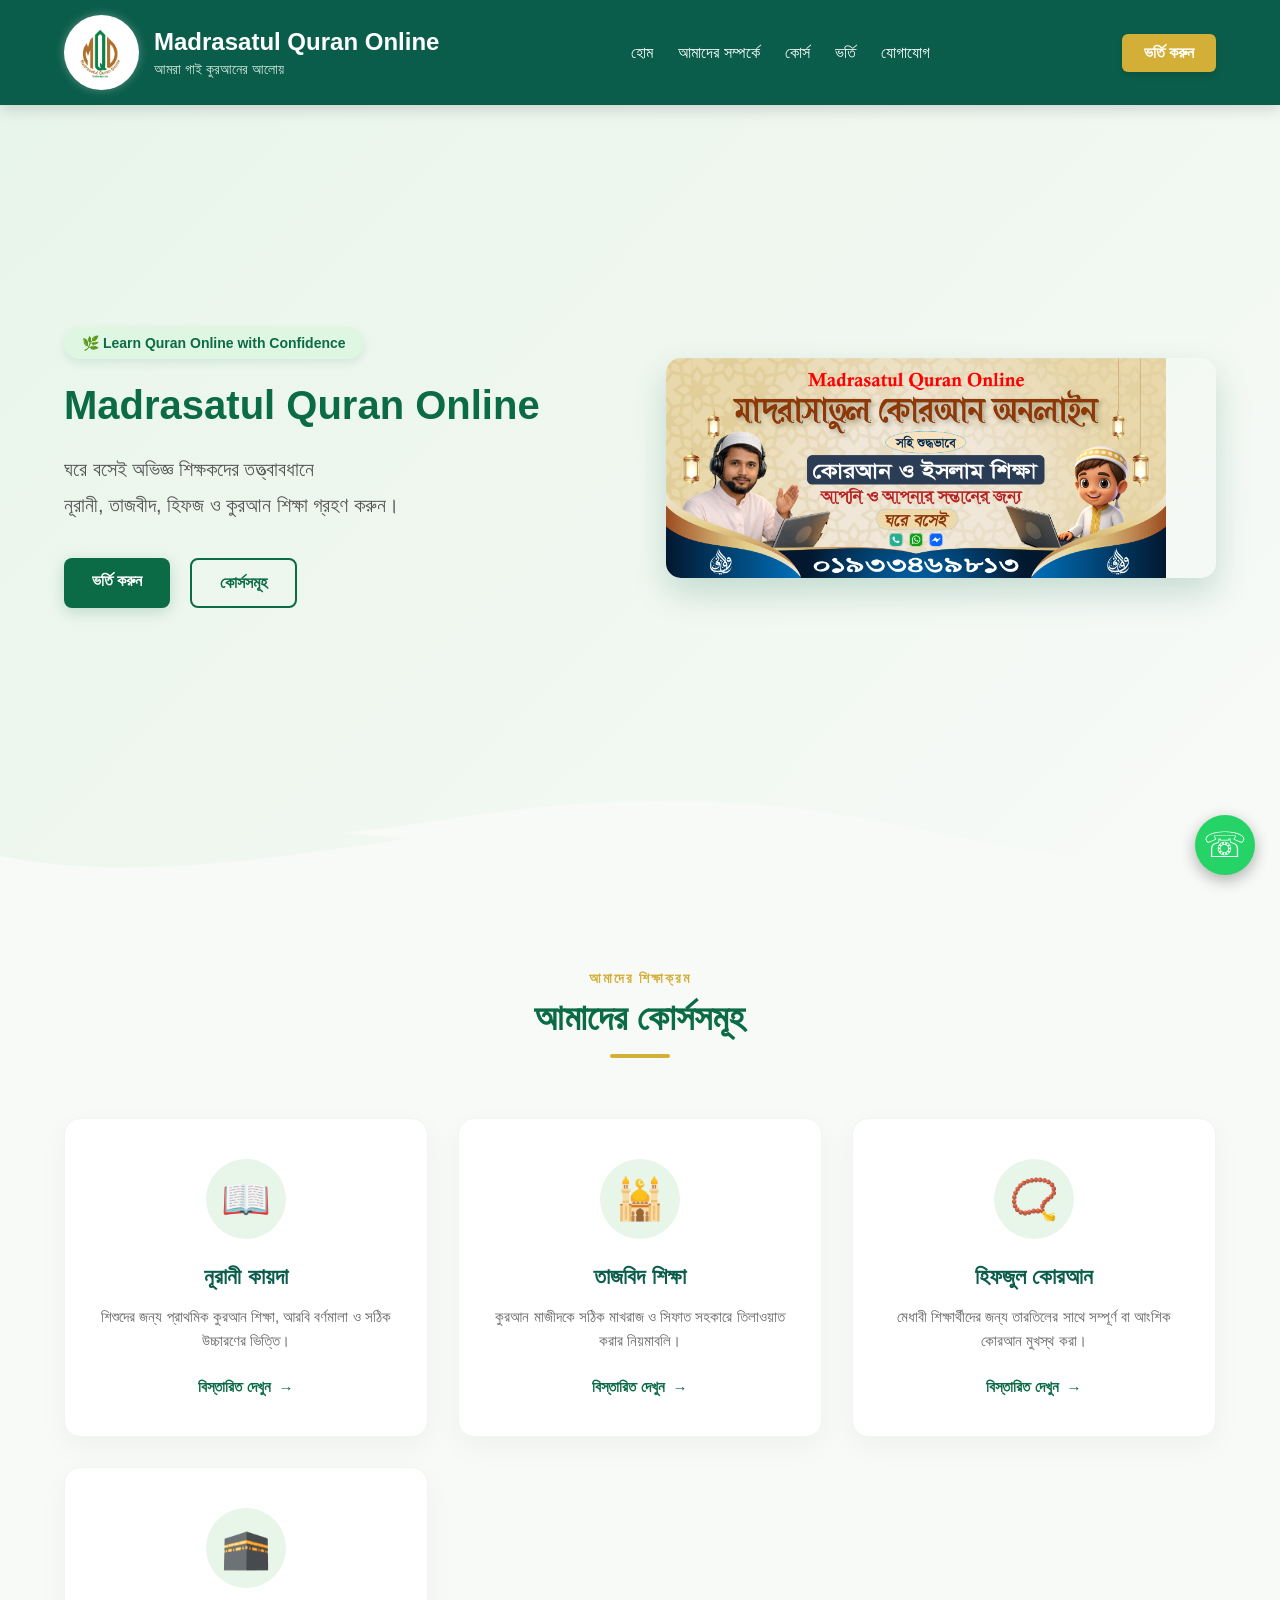
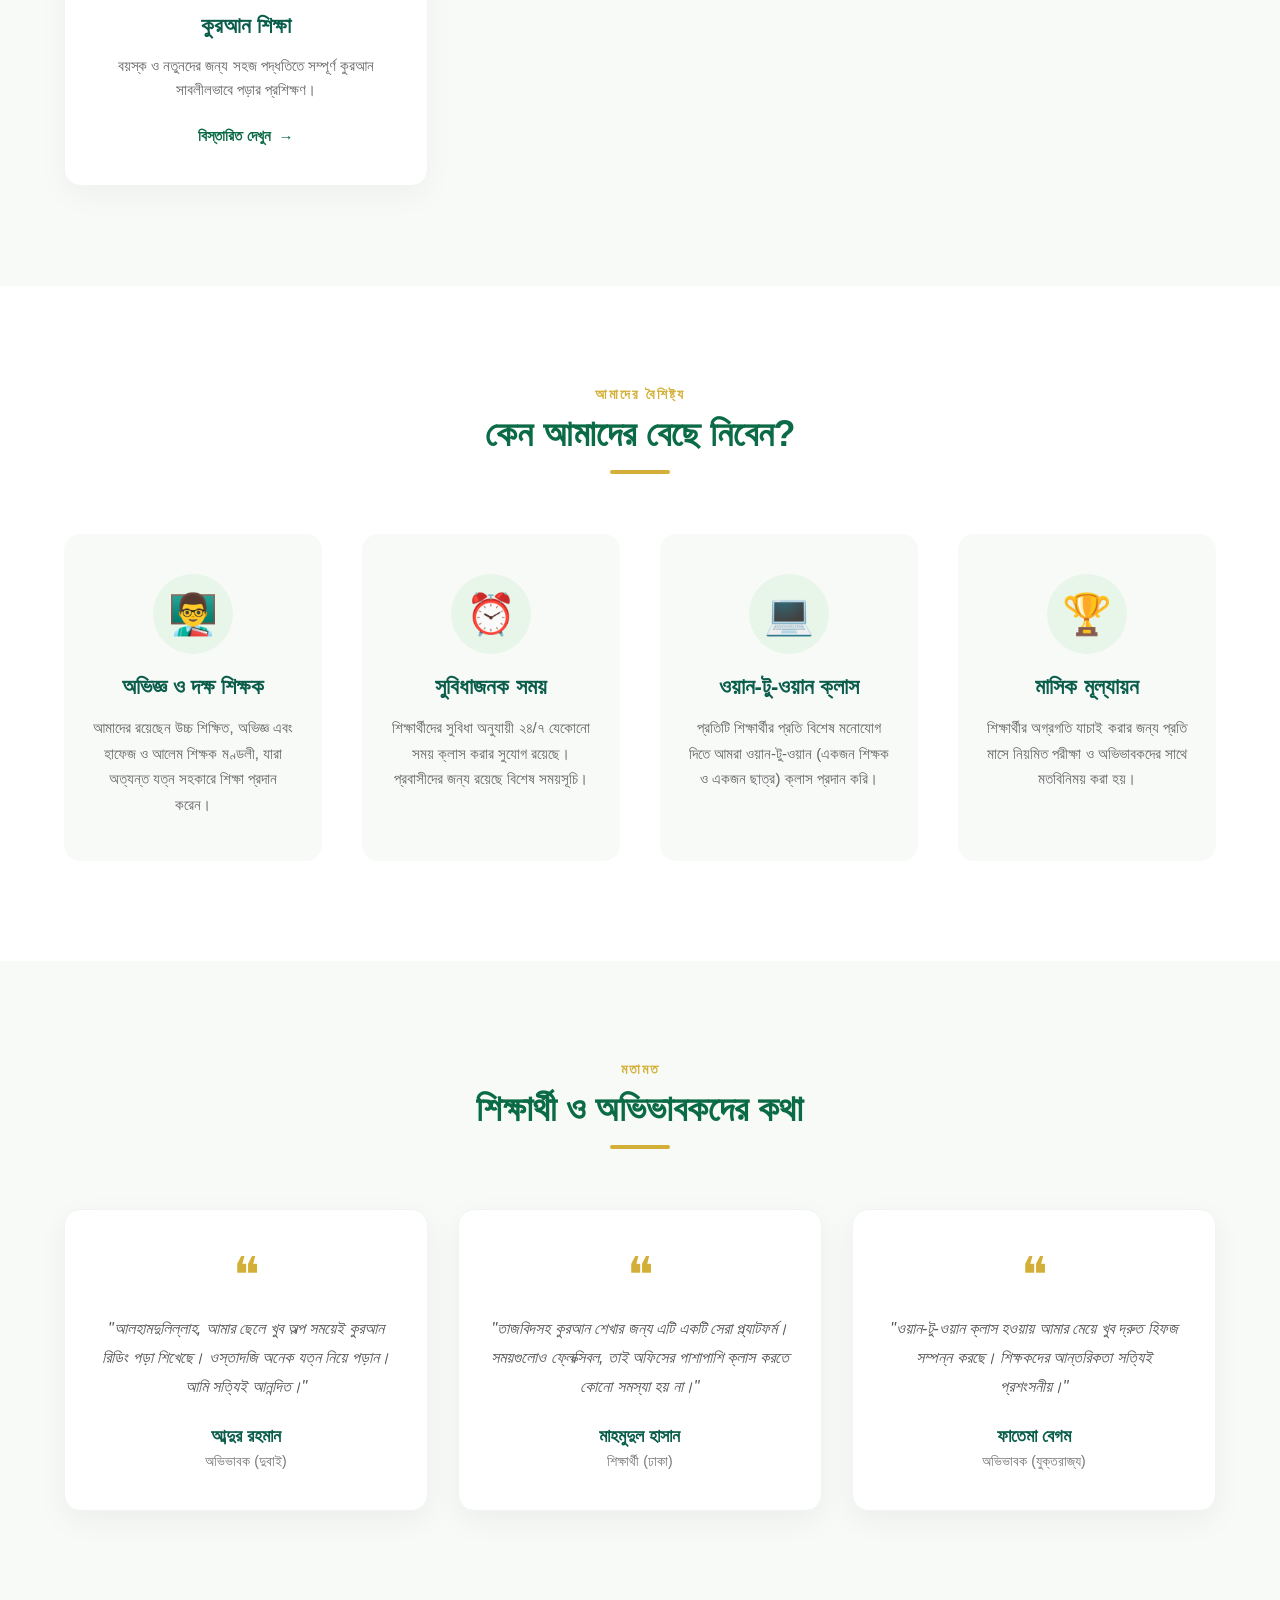
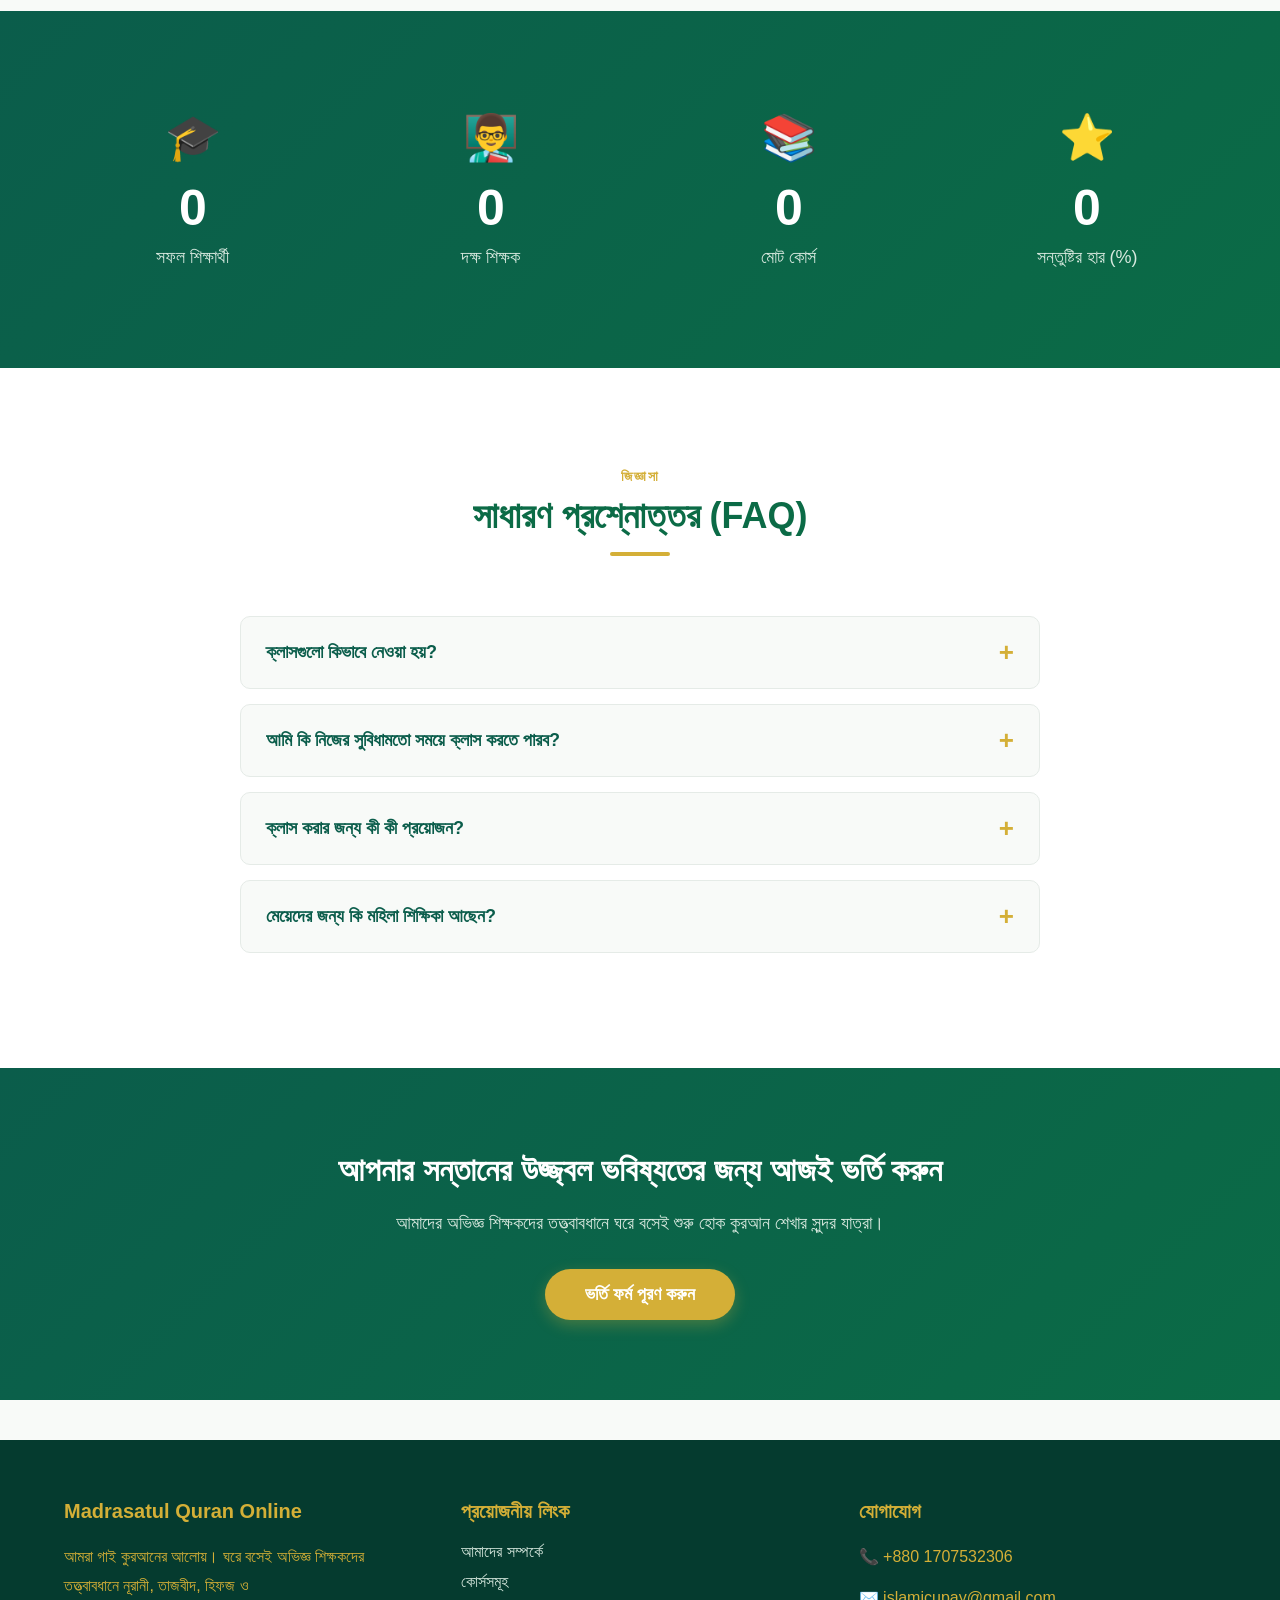
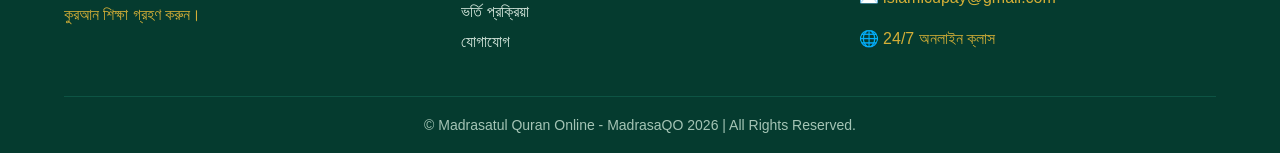
==== commit 91880fd2: "Fixed logo size, adjusted image spacing, and updated hero layout" ====
--- a/index.html
+++ b/index.html
@@ -283,7 +283,7 @@
             
             <div class="footer-col contact-col">
                 <h3>যোগাযোগ</h3>
-                <p>📞 +880 1933-469813</p>
+                <p>📞 +880 1707532306</p>
                 <p>✉️ islamicupay@gmail.com</p>
                 <p>🌐 24/7 অনলাইন ক্লাস</p>
             </div>
--- a/css/style.css
+++ b/css/style.css
@@ -105,16 +105,24 @@
     justify-content: center;
 }
 
+/* এই কোডটি লেখা ও ছবিকে উপরের দিকে সমান রাখবে */
 .hero-container {
     display: flex;
+    align-items: flex-start; /* center এর বদলে flex-start দেওয়া হলো */
     justify-content: space-between;
-    align-items: center;
-    gap: 60px;
+    gap: 5px; 
+    width: 100%;
     max-width: 1200px;
-    width: 100%;
-    z-index: 2;
-}
-
+    margin: 0 auto;
+}
+
+.hero-image {
+    flex: 1; 
+    display: flex;
+    justify-content: flex-end; 
+    /* ম্যাজিক ট্রিক: মাইনাস (-) ভ্যালু দেওয়ার কারণে ছবিটি জোর করে উপরে উঠে যাবে */
+    margin-top: -250px; 
+}
 /* Animations */
 @keyframes fadeInRight {
     from { opacity: 0; transform: translateX(-40px); }
@@ -200,13 +208,6 @@
     flex: 1;
     text-align: center;
     animation: fadeInLeft 1s ease-out;
-}
-
-.hero-image img {
-    width: 100%;
-    max-width: 550px;
-    filter: drop-shadow(0 15px 25px rgba(0,0,0,0.15));
-    transition: 0.4s ease;
 }
 
 .hero-image img:hover {
@@ -937,7 +938,7 @@
 
 /* ২. হিরো সেকশন পারফেক্ট লেআউট (পাশাপাশি) */
 .hero-section {
-    padding-top: 120px; 
+    padding-top: 50px; 
 }
 
 /* এই কোডটি লেখা ও ছবিকে সমান দুই ভাগে ভাগ করে পাশাপাশি বসাবে */
@@ -1013,7 +1014,7 @@
 }
 
 @media (max-width: 768px) {
-    .hero-section { padding-top: 80px; }
+    .hero-section { padding-top: 10px; } /* 80px থেকে কমিয়ে 10px করা হলো */
     .logo-section img { width: 60px !important; height: 60px !important; }
     .hero-text h1 { font-size: 30px !important; }
 }
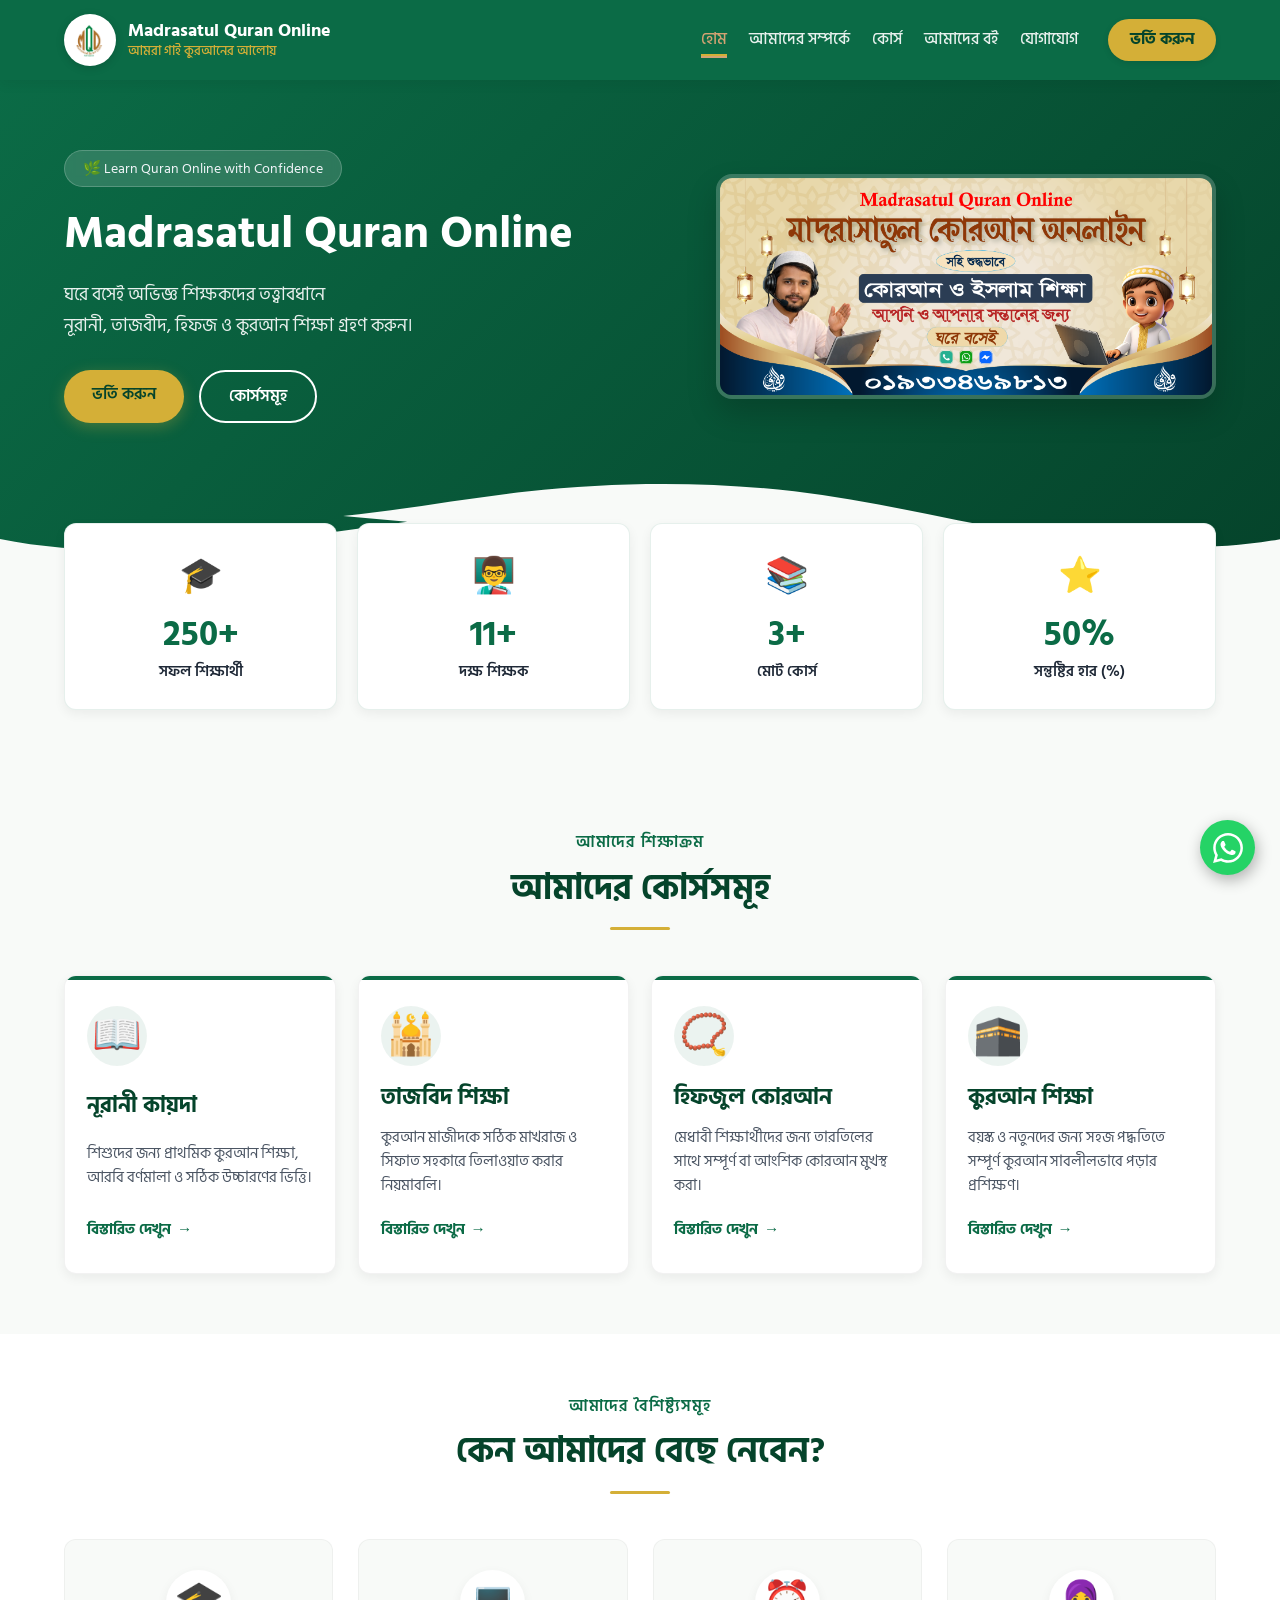
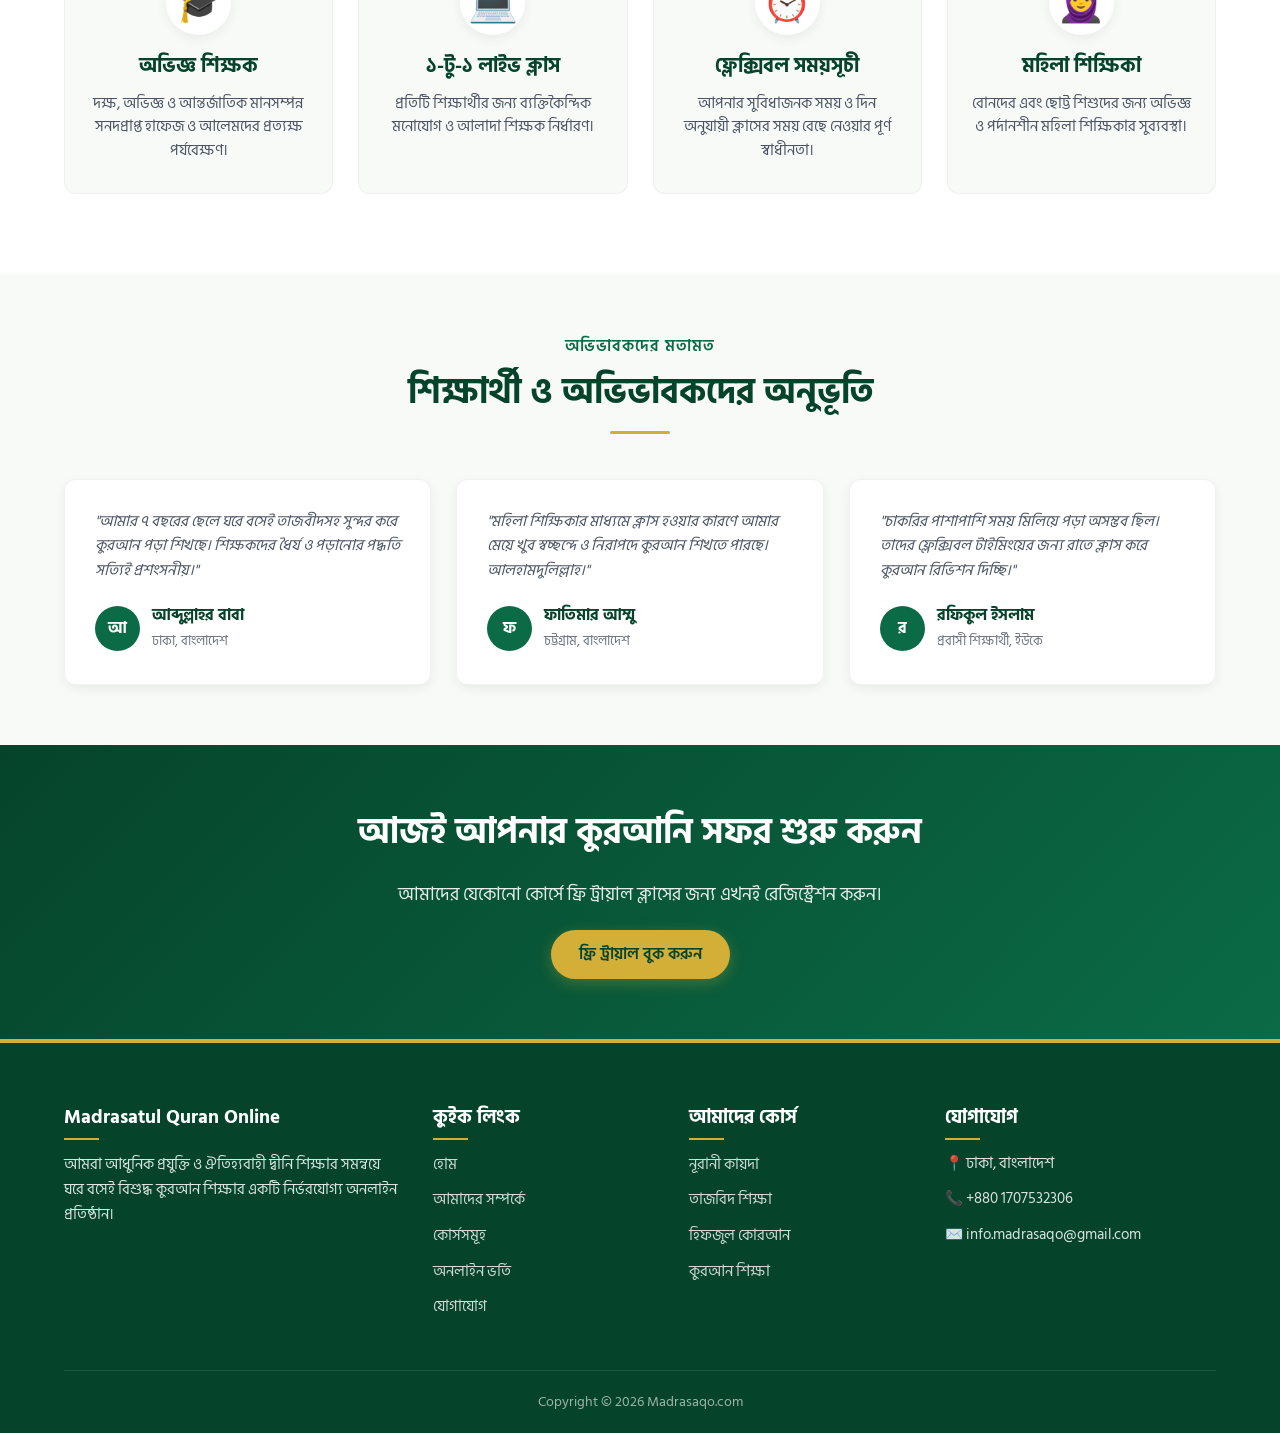
==== commit 7af0e509: "Updated website changes" ====
--- a/index.html
+++ b/index.html
@@ -4,298 +4,410 @@
     <meta charset="UTF-8">
     <meta name="viewport" content="width=device-width, initial-scale=1.0">
     <title>Madrasatul Quran Online | Learn Quran with Confidence</title>
+    
+    <!-- Google Search Console Verification -->
     <meta name="google-site-verification" content="h8djcA_XuE7JDsZ3tNhfEzeJBOGKbGJHmrDcB3-2tts" />
-    <meta name="description" content="ঘরে বসেই অভিজ্ঞ শিক্ষকদের তত্ত্বাবধানে নূরানী,তাজবীদ, হিফজ ও কুরআন শিক্ষা গ্রহণ করুন।">
+    
+    <!-- SEO & Open Graph Meta Tags -->
+    <meta name="description" content="ঘরে বসেই অভিজ্ঞ শিক্ষকদের তত্ত্বাবধানে নূরানী, তাজবীদ, হিফজ ও কুরআন শিক্ষা গ্রহণ করুন।">
     <meta name="keywords" content="Online Quran, Quran Learning, Madrasatul Quran Online, Quran Teacher, Tajweed, Hifz">
     <meta name="author" content="Madrasatul Quran Online">
     <meta property="og:title" content="Madrasatul Quran Online">
     <meta property="og:description" content="Learn Quran Online from Qualified Teachers.">
     <meta property="og:image" content="images/logo.png">
     <meta property="og:type" content="website">
+    
+    <!-- Favicon -->
+    <link rel="icon" type="image/png" href="images/favicon.png">
+
+    <!-- Google Fonts: Hind Siliguri -->
+    <link rel="preconnect" href="https://fonts.googleapis.com">
+    <link rel="preconnect" href="https://fonts.gstatic.com" crossorigin>
+    <link href="https://fonts.googleapis.com/css2?family=Hind+Siliguri:wght@400;500;600;700&display=swap" rel="stylesheet">
+
+    <!-- Custom CSS -->
     <link rel="stylesheet" href="css/style.css">
-    <link rel="icon" type="image/png" href="images/favicon.png">
 </head>
 <body>
-    <!-- Premium Header -->
+
+    <!-- ==========================================================================
+         PHASE 1: PREMIUM STICKY HEADER & NAVIGATION
+         ========================================================================== -->
     <header class="main-header">
-        <div class="logo-section">
-            <img src="images/logo.png" alt="Madrasatul Quran Online Logo">
-            <div class="logo-text">
-                <h1>Madrasatul Quran Online</h1>
-                <p>আমরা গাই কুরআনের আলোয়</p>
-            </div>
-        </div>
-        <nav class="desktop-nav">
-            <ul>
-                <li><a href="index.html">হোম</a></li>
-                <li><a href="pages/about.html">আমাদের সম্পর্কে</a></li>
-                <li><a href="pages/courses.html">কোর্স</a></li>
-                <li><a href="pages/admission.html">ভর্তি</a></li>
-                <li><a href="pages/contact.html">যোগাযোগ</a></li>
-            </ul>
-        </nav>
-        <a href="pages/admission.html" class="header-btn">ভর্তি করুন</a>
+        <div class="header-container">
+            
+            <!-- Brand Logo & Title -->
+            <a href="index.html" class="brand-link">
+                <div class="logo-bg">
+                    <img src="images/logo.png" alt="MadrasaQO Logo" class="site-logo">
+                </div>
+                <div class="brand-text">
+                    <span class="site-name">Madrasatul Quran Online</span>
+                    <span class="site-tagline">আমরা গাই কুরআনের আলোয়</span>
+                </div>
+            </a>
+
+            <!-- Navigation Menu -->
+            <nav class="nav-menu" id="navMenu">
+                <ul class="nav-links">
+                    <li><a href="index.html" class="nav-link active">হোম</a></li>
+                    <li><a href="pages/about.html" class="nav-link">আমাদের সম্পর্কে</a></li>
+                    <li><a href="pages/courses.html" class="nav-link">কোর্স</a></li>
+                    <li><a href="pages/books.html">আমাদের বই</a></li>
+                    <li><a href="pages/contact.html" class="nav-link">যোগাযোগ</a></li>
+                </ul>
+                <a href="pages/admission.html" class="btn-admission-header">ভর্তি করুন</a>
+            </nav>
+
+            <!-- Mobile Hamburger Button -->
+            <button class="hamburger" id="hamburgerBtn" aria-label="Toggle Navigation">
+                <span class="bar"></span>
+                <span class="bar"></span>
+                <span class="bar"></span>
+            </button>
+
+        </div>
     </header>
-    <!-- ===== PHASE 2: PREMIUM HERO SECTION ===== -->
+
+    <!-- ==========================================================================
+         PHASE 2: PREMIUM HERO SECTION WITH SVG WAVE
+         ========================================================================== -->
     <section class="hero-section">
         <div class="hero-container">
+            
+            <!-- Hero Text Content -->
             <div class="hero-text">
                 <span class="hero-tag">🌿 Learn Quran Online with Confidence</span>
                 <h1>Madrasatul Quran Online</h1>
                 <p>ঘরে বসেই অভিজ্ঞ শিক্ষকদের তত্ত্বাবধানে <br> নূরানী, তাজবীদ, হিফজ ও কুরআন শিক্ষা গ্রহণ করুন।</p>
                 <div class="hero-buttons">
-                    <a href="pages/admission.html" class="btn">ভর্তি করুন</a>
-                    <a href="pages/courses.html" class="btn-outline">কোর্সসমূহ</a>
-                </div>
-            <!-- হিরো ইমেজ (Single Professional Image) -->
+                    <a href="pages/admission.html" class="btn btn-primary">ভর্তি করুন</a>
+                    <a href="#courses" class="btn btn-outline">কোর্সসমূহ</a>
+                </div>
+            </div>
+
+            <!-- Hero Banner Image -->
             <div class="hero-image">
                 <div class="image-wrapper">
-                    <img src="images/Cover Page.png" alt="Madrasatul Quran Online">
-                </div>
-            </div>
-        <!-- Wave Divider -->
+                    <img src="images/Cover Page.png" alt="Madrasatul Quran Online Banner">
+                </div>
+            </div>
+
+        </div>
+
+        <!-- Bottom Wave Divider -->
         <div class="custom-shape-divider-bottom">
             <svg data-name="Layer 1" xmlns="http://www.w3.org/2000/svg" viewBox="0 0 1200 120" preserveAspectRatio="none">
                 <path d="M321.39,56.44c58-10.79,114.16-30.13,172-41.86,82.39-16.72,168.19-17.73,250.45-.39C823.78,31,906.67,72,985.66,92.83c70.05,18.48,146.53,26.09,214.34,3V120H0V95.8C59.71,118.06,130.83,119.28,198.81,108.97c62.1-9.45,120.94-27.13,182.58-42.53Z" class="shape-fill"></path>
             </svg>
         </div>
     </section>
-    <!-- Courses Section -->
-    <!-- ===== PHASE 3: MODERN COURSE CARDS ===== -->
-    <section class="courses-section">
-        <div class="section-title">
-            <span class="sub-title">আমাদের শিক্ষাক্রম</span>
-            <h2>আমাদের কোর্সসমূহ</h2>
-            <div class="title-divider"></div>
-        </div>
-        
-        <div class="courses-grid">
-            <!-- Course Card 1 -->
-            <div class="course-card">
-                <div class="course-icon">📖</div>
-                <h3>নূরানী কায়দা</h3>
-                <p>শিশুদের জন্য প্রাথমিক কুরআন শিক্ষা, আরবি বর্ণমালা ও সঠিক উচ্চারণের ভিত্তি।</p>
-                <a href="pages/courses.html" class="course-link">বিস্তারিত দেখুন <span>→</span></a>
-            </div>
-
-            <!-- Course Card 2 -->
-            <div class="course-card">
-                <div class="course-icon">🕌</div>
-                <h3>তাজবিদ শিক্ষা</h3>
-                <p>কুরআন মাজীদকে সঠিক মাখরাজ ও সিফাত সহকারে তিলাওয়াত করার নিয়মাবলি।</p>
-                <a href="pages/courses.html" class="course-link">বিস্তারিত দেখুন <span>→</span></a>
-            </div>
-
-            <!-- Course Card 3 -->
-            <div class="course-card">
-                <div class="course-icon">📿</div>
-                <h3>হিফজুল কোরআন</h3>
-                <p>মেধাবী শিক্ষার্থীদের জন্য তারতিলের সাথে সম্পূর্ণ বা আংশিক কোরআন মুখস্থ করা।</p>
-                <a href="pages/courses.html" class="course-link">বিস্তারিত দেখুন <span>→</span></a>
-            </div>
-
-            <!-- Course Card 4 -->
-            <div class="course-card">
-                <div class="course-icon">🕋</div>
-                <h3>কুরআন শিক্ষা</h3>
-                <p>বয়স্ক ও নতুনদের জন্য সহজ পদ্ধতিতে সম্পূর্ণ কুরআন সাবলীলভাবে পড়ার প্রশিক্ষণ।</p>
-                <a href="pages/courses.html" class="course-link">বিস্তারিত দেখুন <span>→</span></a>
-            </div>
-        </div>
-    </section>
-    <!-- ===== PHASE 4: WHY CHOOSE US ===== -->
-    <section class="why-choose-us">
-        <div class="section-title">
-            <span class="sub-title">আমাদের বৈশিষ্ট্য</span>
-            <h2>কেন আমাদের বেছে নিবেন?</h2>
-            <div class="title-divider"></div>
-        </div>
-        
-        <div class="features-grid">
-            <!-- Feature 1 -->
-            <div class="feature-box">
-                <div class="feature-icon">👨‍🏫</div>
-                <h3>অভিজ্ঞ ও দক্ষ শিক্ষক</h3>
-                <p>আমাদের রয়েছেন উচ্চ শিক্ষিত, অভিজ্ঞ এবং হাফেজ ও আলেম শিক্ষক মণ্ডলী, যারা অত্যন্ত যত্ন সহকারে শিক্ষা প্রদান করেন।</p>
-            </div>
-
-            <!-- Feature 2 -->
-            <div class="feature-box">
-                <div class="feature-icon">⏰</div>
-                <h3>সুবিধাজনক সময়</h3>
-                <p>শিক্ষার্থীদের সুবিধা অনুযায়ী ২৪/৭ যেকোনো সময় ক্লাস করার সুযোগ রয়েছে। প্রবাসীদের জন্য রয়েছে বিশেষ সময়সূচি।</p>
-            </div>
-
-            <!-- Feature 3 -->
-            <div class="feature-box">
-                <div class="feature-icon">💻</div>
-                <h3>ওয়ান-টু-ওয়ান ক্লাস</h3>
-                <p>প্রতিটি শিক্ষার্থীর প্রতি বিশেষ মনোযোগ দিতে আমরা ওয়ান-টু-ওয়ান (একজন শিক্ষক ও একজন ছাত্র) ক্লাস প্রদান করি।</p>
-            </div>
-
-            <!-- Feature 4 -->
-            <div class="feature-box">
-                <div class="feature-icon">🏆</div>
-                <h3>মাসিক মূল্যায়ন</h3>
-                <p>শিক্ষার্থীর অগ্রগতি যাচাই করার জন্য প্রতি মাসে নিয়মিত পরীক্ষা ও অভিভাবকদের সাথে মতবিনিময় করা হয়।</p>
-            </div>
-        </div>
-    </section>
-        <!-- ===== PHASE 6: TESTIMONIALS / REVIEWS ===== -->
-    <section class="testimonials-section">
-        <div class="section-title">
-            <span class="sub-title">মতামত</span>
-            <h2>শিক্ষার্থী ও অভিভাবকদের কথা</h2>
-            <div class="title-divider"></div>
-        </div>
-        
-        <div class="testimonials-grid">
-            <!-- Review 1 -->
-            <div class="review-card">
-                <div class="quote-icon">❝</div>
-                <p class="review-text">"আলহামদুলিল্লাহ, আমার ছেলে খুব অল্প সময়েই কুরআন রিডিং পড়া শিখেছে। ওস্তাদজি অনেক যত্ন নিয়ে পড়ান। আমি সত্যিই আনন্দিত।"</p>
-                <div class="reviewer-info">
-                    <h4>আব্দুর রহমান</h4>
-                    <span>অভিভাবক (দুবাই)</span>
-                </div>
-            </div>
-
-            <!-- Review 2 -->
-            <div class="review-card">
-                <div class="quote-icon">❝</div>
-                <p class="review-text">"তাজবিদসহ কুরআন শেখার জন্য এটি একটি সেরা প্ল্যাটফর্ম। সময়গুলোও ফ্লেক্সিবল, তাই অফিসের পাশাপাশি ক্লাস করতে কোনো সমস্যা হয় না।"</p>
-                <div class="reviewer-info">
-                    <h4>মাহমুদুল হাসান</h4>
-                    <span>শিক্ষার্থী (ঢাকা)</span>
-                </div>
-            </div>
-
-            <!-- Review 3 -->
-            <div class="review-card">
-                <div class="quote-icon">❝</div>
-                <p class="review-text">"ওয়ান-টু-ওয়ান ক্লাস হওয়ায় আমার মেয়ে খুব দ্রুত হিফজ সম্পন্ন করছে। শিক্ষকদের আন্তরিকতা সত্যিই প্রশংসনীয়।"</p>
-                <div class="reviewer-info">
-                    <h4>ফাতেমা বেগম</h4>
-                    <span>অভিভাবক (যুক্তরাজ্য)</span>
-                </div>
-            </div>
-        </div>
-    </section>
-    <!-- ===== PHASE 5: STATISTICS / ANIMATED COUNTERS ===== -->
+
+    <!-- ==========================================================================
+         PHASE 3: STATISTICS / ANIMATED COUNTERS
+         ========================================================================== -->
     <section class="stats-section">
         <div class="stats-container">
-            <!-- Counter 1 -->
-            <div class="stat-box">
+            
+            <div class="stat-card">
                 <div class="stat-icon">🎓</div>
-                <h2 class="counter" data-target="1250">0</h2>
-                <p>সফল শিক্ষার্থী</p>
-            </div>
-            <!-- Counter 2 -->
-            <div class="stat-box">
+                <div class="stat-number" data-target="500">0</div>
+                <div class="stat-label">সফল শিক্ষার্থী</div>
+            </div>
+
+            <div class="stat-card">
                 <div class="stat-icon">👨‍🏫</div>
-                <h2 class="counter" data-target="45">0</h2>
-                <p>দক্ষ শিক্ষক</p>
-            </div>
-            <!-- Counter 3 -->
-            <div class="stat-box">
+                <div class="stat-number" data-target="20">0</div>
+                <div class="stat-label">দক্ষ শিক্ষক</div>
+            </div>
+
+            <div class="stat-card">
                 <div class="stat-icon">📚</div>
-                <h2 class="counter" data-target="15">0</h2>
-                <p>মোট কোর্স</p>
-            </div>
-            <!-- Counter 4 -->
-            <div class="stat-box">
+                <div class="stat-number" data-target="4">0</div>
+                <div class="stat-label">মোট কোর্স</div>
+            </div>
+
+            <div class="stat-card">
                 <div class="stat-icon">⭐</div>
-                <h2 class="counter" data-target="100">0</h2>
-                <p>সন্তুষ্টির হার (%)</p>
-            </div>
-        </div>
-    </section>
-    <!-- ===== PHASE 7: FAQ (Frequently Asked Questions) ===== -->
-    <section class="faq-section">
-        <div class="section-title">
-            <span class="sub-title">জিজ্ঞাসা</span>
-            <h2>সাধারণ প্রশ্নোত্তর (FAQ)</h2>
-            <div class="title-divider"></div>
-        </div>
-        
-        <div class="faq-container">
-            <!-- Question 1 -->
-            <details class="faq-item">
-                <summary>ক্লাসগুলো কিভাবে নেওয়া হয়?</summary>
-                <div class="faq-content">
-                    <p>আমাদের সবগুলো ক্লাস জুম (Zoom) বা গুগল মিট (Google Meet) এর মাধ্যমে লাইভ ভিডিও কলে নেওয়া হয়, যেন শিক্ষক ও শিক্ষার্থী সরাসরি কথা বলে ক্লাস করতে পারে।</p>
-                </div>
-            </details>
-
-            <!-- Question 2 -->
-            <details class="faq-item">
-                <summary>আমি কি নিজের সুবিধামতো সময়ে ক্লাস করতে পারব?</summary>
-                <div class="faq-content">
-                    <p>হ্যাঁ, অবশ্যই! আমরা ২৪/৭ ক্লাস পরিচালনা করি। আপনি বা আপনার সন্তানের সুবিধামতো যেকোনো সময় বেছে নিতে পারবেন। প্রবাসীদের জন্য বিশেষ সময়ের ব্যবস্থা রয়েছে।</p>
-                </div>
-            </details>
-
-            <!-- Question 3 -->
-            <details class="faq-item">
-                <summary>ক্লাস করার জন্য কী কী প্রয়োজন?</summary>
-                <div class="faq-content">
-                    <p>ক্লাস করার জন্য একটি স্মার্টফোন, ট্যাবলেট বা ল্যাপটপ এবং একটি ভালো ইন্টারনেট কানেকশনই যথেষ্ট।</p>
-                </div>
-            </details>
-
-            <!-- Question 4 -->
-            <details class="faq-item">
-                <summary>মেয়েদের জন্য কি মহিলা শিক্ষিকা আছেন?</summary>
-                <div class="faq-content">
-                    <p>আলহামদুলিল্লাহ, পর্দা রক্ষার্থে মেয়েদের এবং শিশুদের জন্য আমাদের সুদক্ষ ও অভিজ্ঞ মহিলা শিক্ষিকা রয়েছেন।</p>
-                </div>
-            </details>
-        </div>
-    </section>
-
-    <!-- Footer & WhatsApp -->
-    <!-- ===== PHASE 8: CALL TO ACTION (CTA) ===== -->
+                <div class="stat-number" data-target="99">0</div>
+                <div class="stat-label">সন্তুষ্টির হার (%)</div>
+            </div>
+
+        </div>
+    </section>
+
+    <!-- ==========================================================================
+         PHASE 4: OUR COURSES SECTION
+         ========================================================================== -->
+    <section class="courses-section" id="courses">
+        <div class="courses-container">
+            
+            <div class="section-title">
+                <span class="sub-title">আমাদের শিক্ষাক্রম</span>
+                <h2>আমাদের কোর্সসমূহ</h2>
+                <div class="title-divider"></div>
+            </div>
+
+            <div class="courses-grid">
+                
+                <!-- Course Card 1 -->
+                <div class="course-card">
+                    <div class="course-icon">📖</div>
+                    <h3>নূরানী কায়দা</h3>
+                    <p>শিশুদের জন্য প্রাথমিক কুরআন শিক্ষা, আরবি বর্ণমালা ও সঠিক উচ্চারণের ভিত্তি।</p>
+                    <a href="pages/courses.html#qaida" class="course-link">বিস্তারিত দেখুন <span>→</span></a>
+                </div>
+
+                <!-- Course Card 2 -->
+                <div class="course-card">
+                    <div class="course-icon">🕌</div>
+                    <h3>তাজবিদ শিক্ষা</h3>
+                    <p>কুরআন মাজীদকে সঠিক মাখরাজ ও সিফাত সহকারে তিলাওয়াত করার নিয়মাবলি।</p>
+                    <a href="pages/courses.html#tajweed" class="course-link">বিস্তারিত দেখুন <span>→</span></a>
+                </div>
+
+                <!-- Course Card 3 -->
+                <div class="course-card">
+                    <div class="course-icon">📿</div>
+                    <h3>হিফজুল কোরআন</h3>
+                    <p>মেধাবী শিক্ষার্থীদের জন্য তারতিলের সাথে সম্পূর্ণ বা আংশিক কোরআন মুখস্থ করা।</p>
+                    <a href="pages/courses.html#hifz" class="course-link">বিস্তারিত দেখুন <span>→</span></a>
+                </div>
+
+                <!-- Course Card 4 -->
+                <div class="course-card">
+                    <div class="course-icon">🕋</div>
+                    <h3>কুরআন শিক্ষা</h3>
+                    <p>বয়স্ক ও নতুনদের জন্য সহজ পদ্ধতিতে সম্পূর্ণ কুরআন সাবলীলভাবে পড়ার প্রশিক্ষণ।</p>
+                    <a href="pages/courses.html#quran" class="course-link">বিস্তারিত দেখুন <span>→</span></a>
+                </div>
+
+            </div>
+
+        </div>
+    </section>
+
+    <!-- ==========================================================================
+         PHASE 5: WHY CHOOSE US SECTION
+         ========================================================================== -->
+    <section class="why-us-section">
+        <div class="why-us-container">
+            
+            <div class="section-title">
+                <span class="sub-title">আমাদের বৈশিষ্ট্যসমূহ</span>
+                <h2>কেন আমাদের বেছে নেবেন?</h2>
+                <div class="title-divider"></div>
+            </div>
+
+            <div class="why-us-grid">
+                
+                <!-- Feature Card 1 -->
+                <div class="feature-card">
+                    <div class="feature-icon">🎓</div>
+                    <h3>অভিজ্ঞ শিক্ষক</h3>
+                    <p>দক্ষ, অভিজ্ঞ ও আন্তর্জাতিক মানসম্পন্ন সনদপ্রাপ্ত হাফেজ ও আলেমদের প্রত্যক্ষ পর্যবেক্ষণ।</p>
+                </div>
+
+                <!-- Feature Card 2 -->
+                <div class="feature-card">
+                    <div class="feature-icon">💻</div>
+                    <h3>১-টু-১ লাইভ ক্লাস</h3>
+                    <p>প্রতিটি শিক্ষার্থীর জন্য ব্যক্তিকৈন্দিক মনোযোগ ও আলাদা শিক্ষক নির্ধারণ।</p>
+                </div>
+
+                <!-- Feature Card 3 -->
+                <div class="feature-card">
+                    <div class="feature-icon">⏰</div>
+                    <h3>ফ্লেক্সিবল সময়সূচী</h3>
+                    <p>আপনার সুবিধাজনক সময় ও দিন অনুযায়ী ক্লাসের সময় বেছে নেওয়ার পূর্ণ স্বাধীনতা।</p>
+                </div>
+
+                <!-- Feature Card 4 -->
+                <div class="feature-card">
+                    <div class="feature-icon">🧕</div>
+                    <h3>মহিলা শিক্ষিকা</h3>
+                    <p>বোনদের এবং ছোট্ট শিশুদের জন্য অভিজ্ঞ ও পর্দানশীন মহিলা শিক্ষিকার সুব্যবস্থা।</p>
+                </div>
+
+            </div>
+
+        </div>
+    </section>
+
+    <!-- ==========================================================================
+         PHASE 6: TESTIMONIALS SECTION
+         ========================================================================== -->
+    <section class="testimonials-section">
+        <div class="courses-container">
+            <div class="section-title">
+                <span class="sub-title">অভিভাবকদের মতামত</span>
+                <h2>শিক্ষার্থী ও অভিভাবকদের অনুভূতি</h2>
+                <div class="title-divider"></div>
+            </div>
+
+            <div class="testimonials-grid">
+                <!-- Card 1 -->
+                <div class="testimonial-card">
+                    <p class="testimonial-text">"আমার ৭ বছরের ছেলে ঘরে বসেই তাজবীদসহ সুন্দর করে কুরআন পড়া শিখছে। শিক্ষকদের ধৈর্য ও পড়ানোর পদ্ধতি সত্যিই প্রশংসনীয়।"</p>
+                    <div class="student-info">
+                        <div class="student-avatar">আ</div>
+                        <div class="student-details">
+                            <h4>আব্দুল্লাহর বাবা</h4>
+                            <span>ঢাকা, বাংলাদেশ</span>
+                        </div>
+                    </div>
+                </div>
+
+                <!-- Card 2 -->
+                <div class="testimonial-card">
+                    <p class="testimonial-text">"মহিলা শিক্ষিকার মাধ্যমে ক্লাস হওয়ার কারণে আমার মেয়ে খুব স্বচ্ছন্দে ও নিরাপদে কুরআন শিখতে পারছে। আলহামদুলিল্লাহ।"</p>
+                    <div class="student-info">
+                        <div class="student-avatar">ফ</div>
+                        <div class="student-details">
+                            <h4>ফাতিমার আম্মু</h4>
+                            <span>চট্টগ্রাম, বাংলাদেশ</span>
+                        </div>
+                    </div>
+                </div>
+
+                <!-- Card 3 -->
+                <div class="testimonial-card">
+                    <p class="testimonial-text">"চাকরির পাশাপাশি সময় মিলিয়ে পড়া অসম্ভব ছিল। তাদের ফ্লেক্সিবল টাইমিংয়ের জন্য রাতে ক্লাস করে কুরআন রিভিশন দিচ্ছি।"</p>
+                    <div class="student-info">
+                        <div class="student-avatar">র</div>
+                        <div class="student-details">
+                            <h4>রফিকুল ইসলাম</h4>
+                            <span>প্রবাসী শিক্ষার্থী, ইউকে</span>
+                        </div>
+                    </div>
+                </div>
+            </div>
+        </div>
+    </section>
+
+    <!-- ==========================================================================
+         PHASE 6: CALL TO ACTION (CTA) BANNER
+         ========================================================================== -->
     <section class="cta-section">
-        <div class="cta-content">
-            <h2>আপনার সন্তানের উজ্জ্বল ভবিষ্যতের জন্য আজই ভর্তি করুন</h2>
-            <p>আমাদের অভিজ্ঞ শিক্ষকদের তত্ত্বাবধানে ঘরে বসেই শুরু হোক কুরআন শেখার সুন্দর যাত্রা।</p>
-            <a href="pages/admission.html" class="btn cta-btn">ভর্তি ফর্ম পূরণ করুন</a>
-        </div>
-    </section>
-
-    <!-- ===== PREMIUM FOOTER ===== -->
-    <footer class="premium-footer">
+        <div class="cta-container">
+            <h2>আজই আপনার কুরআনি সফর শুরু করুন</h2>
+            <p>আমাদের যেকোনো কোর্সে ফ্রি ট্রায়াল ক্লাসের জন্য এখনই রেজিস্ট্রেশন করুন।</p>
+            <a href="pages/admission.html" class="btn btn-primary">ফ্রি ট্রায়াল বুক করুন</a>
+        </div>
+    </section>
+
+    <!-- ==========================================================================
+         PHASE 7: FOOTER SECTION
+         ========================================================================== -->
+    <footer class="main-footer">
         <div class="footer-container">
-            <div class="footer-col about-col">
+            
+            <!-- Col 1: About -->
+            <div class="footer-col footer-about">
                 <h3>Madrasatul Quran Online</h3>
-                <p>আমরা গাই কুরআনের আলোয়। ঘরে বসেই অভিজ্ঞ শিক্ষকদের তত্ত্বাবধানে নূরানী, তাজবীদ, হিফজ ও <br> কুরআন শিক্ষা গ্রহণ করুন।</p>
-            </div>
-            
-            <div class="footer-col links-col">
-                <h3>প্রয়োজনীয় লিংক</h3>
-                <ul>
+                <p>আমরা আধুনিক প্রযুক্তি ও ঐতিহ্যবাহী দ্বীনি শিক্ষার সমন্বয়ে ঘরে বসেই বিশুদ্ধ কুরআন শিক্ষার একটি নির্ভরযোগ্য অনলাইন প্রতিষ্ঠান।</p>
+            </div>
+
+            <!-- Col 2: Quick Links -->
+            <div class="footer-col">
+                <h4>কুইক লিংক</h4>
+                <ul class="footer-links">
+                    <li><a href="index.html">হোম</a></li>
                     <li><a href="pages/about.html">আমাদের সম্পর্কে</a></li>
                     <li><a href="pages/courses.html">কোর্সসমূহ</a></li>
-                    <li><a href="pages/admission.html">ভর্তি প্রক্রিয়া</a></li>
+                    <li><a href="pages/admission.html">অনলাইন ভর্তি</a></li>
                     <li><a href="pages/contact.html">যোগাযোগ</a></li>
                 </ul>
             </div>
-            
-            <div class="footer-col contact-col">
-                <h3>যোগাযোগ</h3>
-                <p>📞 +880 1707532306</p>
-                <p>✉️ islamicupay@gmail.com</p>
-                <p>🌐 24/7 অনলাইন ক্লাস</p>
-            </div>
-        </div>
-        
+
+            <!-- Col 3: Courses -->
+            <div class="footer-col">
+                <h4>আমাদের কোর্স</h4>
+                <ul class="footer-links">
+                    <li><a href="pages/courses.html#qaida">নূরানী কায়দা</a></li>
+                    <li><a href="pages/courses.html#tajweed">তাজবিদ শিক্ষা</a></li>
+                    <li><a href="pages/courses.html#hifz">হিফজুল কোরআন</a></li>
+                    <li><a href="pages/courses.html#quran">কুরআন শিক্ষা</a></li>
+                </ul>
+            </div>
+
+            <!-- Col 4: Contact Info -->
+            <div class="footer-col">
+                <h4>যোগাযোগ</h4>
+                <ul class="contact-info">
+                    <li>📍 ঢাকা, বাংলাদেশ</li>
+                    <li>📞 +880 1707532306</li>
+                    <li>✉️ info.madrasaqo@gmail.com</li>
+                </ul>
+            </div>
+
+        </div>
+
+        <!-- Bottom Copyright -->
         <div class="footer-bottom">
-            <p>© Madrasatul Quran Online - MadrasaQO 2026 | All Rights Reserved.</p>
+            <p>Copyright &copy; 2026 Madrasaqo.com</p>
         </div>
     </footer>
-    <a class="floating-whatsapp" href="https://wa.me/8801707532306" target="_blank">☏</a>
-    <!-- JavaScript Link -->
-    <script src="js/script.js"></script>
-
+
+    <!-- JavaScript for Navigation & Counter Animation -->
+    <script>
+        // Hamburger Menu Toggle
+        const hamburgerBtn = document.getElementById('hamburgerBtn');
+        const navMenu = document.getElementById('navMenu');
+
+        hamburgerBtn.addEventListener('click', () => {
+            hamburgerBtn.classList.toggle('active');
+            navMenu.classList.toggle('active');
+        });
+
+        document.querySelectorAll('.nav-link').forEach(link => {
+            link.addEventListener('click', () => {
+                hamburgerBtn.classList.remove('active');
+                navMenu.classList.remove('active');
+            });
+        });
+
+        // Animated Counters
+        const counters = document.querySelectorAll('.stat-number');
+        let animated = false;
+
+        function startCounters() {
+            counters.forEach(counter => {
+                const target = +counter.getAttribute('data-target');
+                let count = 0;
+                const speed = target / 50;
+
+                const updateCount = () => {
+                    count += speed;
+                    if (count < target) {
+                        counter.innerText = Math.ceil(count) + (target === 99 ? '%' : '+');
+                        setTimeout(updateCount, 30);
+                    } else {
+                        counter.innerText = target + (target === 99 ? '%' : '+');
+                    }
+                };
+                updateCount();
+            });
+        }
+
+        window.addEventListener('scroll', () => {
+            const statsSection = document.querySelector('.stats-section');
+            if (statsSection) {
+                const sectionPos = statsSection.getBoundingClientRect().top;
+                const screenPos = window.innerHeight / 1.2;
+
+                if (sectionPos < screenPos && !animated) {
+                    startCounters();
+                    animated = true;
+                }
+            }
+        });
+    </script>
+    <!-- Floating WhatsApp Icon -->
+<a href="https://wa.me/8801707532306" class="whatsapp-float" target="_blank" aria-label="WhatsApp-এ যোগাযোগ করুন">
+    <svg viewBox="0 0 24 24">
+        <path d="M.057 24l1.687-6.163c-1.041-1.804-1.588-3.849-1.587-5.946.003-6.556 5.338-11.891 11.893-11.891 3.181.001 6.167 1.24 8.413 3.488 2.245 2.248 3.481 5.236 3.48 8.414-.003 6.557-5.338 11.892-11.893 11.892-1.99-.001-3.951-.5-5.688-1.448l-6.305 1.654zm6.597-3.807c1.676.995 3.276 1.591 5.392 1.592 5.448 0 9.886-4.434 9.889-9.885.002-5.462-4.415-9.89-9.881-9.892-5.452 0-9.887 4.434-9.889 9.884-.001 2.225.651 3.891 1.746 5.634l-.999 3.648 3.742-.981zm11.387-5.464c-.074-.124-.272-.198-.57-.347-.297-.149-1.758-.868-2.031-.967-.272-.099-.47-.149-.669.149-.198.297-.768.967-.941 1.165-.173.198-.347.223-.644.074-.297-.149-1.255-.462-2.39-1.475-.883-.788-1.48-1.761-1.653-2.059-.173-.297-.018-.458.13-.606.134-.133.297-.347.446-.521.151-.172.2-.296.3-.495.099-.198.05-.372-.025-.521-.075-.148-.669-1.611-.916-2.206-.242-.579-.487-.501-.669-.51l-.57-.01c-.198 0-.52.074-.792.372s-1.04 1.016-1.04 2.479 1.065 2.876 1.213 3.074c.149.198 2.095 3.2 5.076 4.487.709.306 1.263.489 1.694.626.712.226 1.36.194 1.872.118.571-.085 1.758-.719 2.006-1.413.248-.695.248-1.29.173-1.414z"/>
+    </svg>
+</a>
 </body>
 </html>
--- a/css/style.css
+++ b/css/style.css
@@ -1,1020 +1,1583 @@
-/* =========================================
-   GLOBAL RESET & VARIABLES
-========================================= */
+/* ==========================================================================
+   GLOBAL FONT FIX (FOR ENGLISH & BANGLA SUPPORT)
+   ========================================================================== */
+@import url('https://fonts.googleapis.com/css2?family=Hind+Siliguri:wght@400;500;600;700&display=swap');
+
 * {
-    margin: 0;
-    padding: 0;
-    box-sizing: border-box;
+  font-family: 'Hind Siliguri', 'Segoe UI', Roboto, Arial, sans-serif;
+}
+
+body, 
+input, 
+textarea, 
+select, 
+button {
+  font-family: 'Hind Siliguri', 'Segoe UI', Roboto, Arial, sans-serif !important;
+}
+
+/* Form inputs & Emails explicit clean font rendering */
+input, 
+textarea, 
+.email-text {
+  font-family: 'Segoe UI', Roboto, Arial, 'Hind Siliguri', sans-serif !important;
+}
+/* ==========================================================================
+   1. GLOBAL DESIGN SYSTEM & VARIABLES
+   ========================================================================== */
+:root {
+  /* Brand Color Palette */
+  --primary-green: #0B6B46;
+  --dark-green: #05442B;
+  --gold: #D4AF37;
+  --bg-color: #F8FAF8;
+  --text-color: #1F2937;
+  --white: #FFFFFF;
+  
+  /* Typography System */
+  --font-heading: 'Hind Siliguri', sans-serif;
+  --font-body: 'SutonnyMJ', 'Hind Siliguri', sans-serif;
+
+  /* Spacing & Layout */
+  --header-height: 80px;
+  --transition: all 0.3s ease;
+  --shadow-sm: 0 4px 12px rgba(0, 0, 0, 0.06);
+  --shadow-md: 0 8px 20px rgba(0, 0, 0, 0.1);
+  --shadow-lg: 0 15px 30px rgba(0, 0, 0, 0.18);
+  --border-radius: 12px;
+}
+
+/* Reset Rules */
+* {
+  margin: 0;
+  padding: 0;
+  box-sizing: border-box;
+}
+
+html {
+  scroll-behavior: smooth;
 }
 
 body {
-    background-color: #F8FAF8;
-    font-family: Arial, sans-serif;
+  background-color: var(--bg-color);
+  color: var(--text-color);
+  font-family: var(--font-body);
+  line-height: 1.6;
+  overflow-x: hidden;
+}
+
+h1, h2, h3, h4, h5, h6 {
+  font-family: var(--font-heading);
+}
+
+a {
+  text-decoration: none;
+  color: inherit;
+}
+
+/* Button Base Styles */
+.btn {
+  display: inline-block;
+  padding: 12px 28px;
+  border-radius: 30px;
+  font-family: var(--font-heading);
+  font-weight: 600;
+  font-size: 1rem;
+  transition: var(--transition);
+  cursor: pointer;
+  text-align: center;
+}
+
+.btn-primary {
+  background-color: var(--gold);
+  color: #05442B;
+  box-shadow: 0 4px 15px rgba(212, 175, 55, 0.3);
+}
+
+.btn-primary:hover {
+  background-color: var(--white);
+  color: var(--primary-green);
+  transform: translateY(-3px);
+  box-shadow: 0 6px 20px rgba(255, 255, 255, 0.4);
+}
+
+.btn-outline {
+  border: 2px solid var(--white);
+  color: var(--white);
+}
+
+.btn-outline:hover {
+  background-color: rgba(255, 255, 255, 0.15);
+  color: var(--white);
+  transform: translateY(-3px);
+}
+
+/* Section Title Style */
+.section-title {
+  text-align: center;
+  margin-bottom: 45px;
+}
+
+.section-title .sub-title {
+  color: var(--primary-green);
+  font-family: var(--font-heading);
+  font-weight: 600;
+  font-size: 1rem;
+  text-transform: uppercase;
+  letter-spacing: 1px;
+}
+
+.section-title h2 {
+  color: var(--dark-green);
+  font-size: 2.2rem;
+  font-weight: 700;
+  margin-top: 5px;
+}
+
+.title-divider {
+  width: 60px;
+  height: 3px;
+  background-color: var(--gold);
+  margin: 10px auto 0 auto;
+  border-radius: 2px;
+}
+
+/* ==========================================================================
+   2. PREMIUM STICKY HEADER & NAVIGATION
+   ========================================================================== */
+.main-header {
+  position: sticky;
+  top: 0;
+  left: 0;
+  width: 100%;
+  height: var(--header-height);
+  background-color: var(--primary-green);
+  box-shadow: var(--shadow-sm);
+  z-index: 1000;
+  display: flex;
+  align-items: center;
+}
+
+.header-container {
+  width: 90%;
+  max-width: 1200px;
+  margin: 0 auto;
+  display: flex;
+  justify-content: space-between;
+  align-items: center;
+}
+
+.brand-link {
+  display: flex;
+  align-items: center;
+  gap: 12px;
+}
+
+.logo-bg {
+  width: 52px;
+  height: 52px;
+  background-color: var(--white);
+  border-radius: 50%;
+  display: flex;
+  justify-content: center;
+  align-items: center;
+  padding: 5px;
+  box-shadow: 0 2px 8px rgba(0, 0, 0, 0.15);
+}
+
+.site-logo {
+  max-width: 100%;
+  max-height: 100%;
+  object-fit: contain;
+}
+
+.brand-text {
+  display: flex;
+  flex-direction: column;
+}
+
+.site-name {
+  color: var(--white);
+  font-family: var(--font-heading);
+  font-size: 1.15rem;
+  font-weight: 700;
+  line-height: 1.2;
+}
+
+.site-tagline {
+  color: var(--gold);
+  font-family: var(--font-heading);
+  font-size: 0.8rem;
+  font-weight: 500;
+}
+
+.nav-menu {
+  display: flex;
+  align-items: center;
+  gap: 30px;
+}
+
+.nav-links {
+  display: flex;
+  list-style: none;
+  gap: 22px;
+}
+
+.nav-link {
+  color: var(--white);
+  font-family: var(--font-heading);
+  font-size: 1rem;
+  font-weight: 600;
+  transition: var(--transition);
+  position: relative;
+  padding: 4px 0;
+}
+
+.nav-link:hover, 
+.nav-link.active {
+  color: var(--gold);
+}
+
+.nav-link::after {
+  content: '';
+  position: absolute;
+  width: 0%;
+  height: 2px;
+  bottom: 0;
+  left: 0;
+  background-color: var(--gold);
+  transition: var(--transition);
+}
+
+.nav-link:hover::after,
+.nav-link.active::after {
+  width: 100%;
+}
+
+.btn-admission-header {
+  background-color: var(--gold);
+  color: var(--dark-green);
+  font-family: var(--font-heading);
+  font-weight: 700;
+  padding: 8px 22px;
+  border-radius: 25px;
+  transition: var(--transition);
+  display: inline-block;
+  box-shadow: 0 2px 6px rgba(0, 0, 0, 0.1);
+}
+
+.btn-admission-header:hover {
+  background-color: var(--white);
+  color: var(--primary-green);
+  transform: translateY(-2px);
+}
+
+.hamburger {
+  display: none;
+  flex-direction: column;
+  justify-content: space-between;
+  width: 28px;
+  height: 21px;
+  background: transparent;
+  border: none;
+  cursor: pointer;
+  z-index: 1001;
+}
+
+.hamburger .bar {
+  width: 100%;
+  height: 3px;
+  background-color: var(--white);
+  border-radius: 3px;
+  transition: var(--transition);
+}
+
+/* ==========================================================================
+   3. HERO SECTION WITH SVG WAVE DIVIDER
+   ========================================================================== */
+.hero-section {
+  position: relative;
+  background: linear-gradient(135deg, #0B6B46 0%, #05442B 100%);
+  color: var(--white);
+  padding: 70px 0 130px 0;
+  overflow: hidden;
+}
+
+.hero-container {
+  width: 90%;
+  max-width: 1200px;
+  margin: 0 auto;
+  display: grid;
+  grid-template-columns: 1.1fr 0.9fr;
+  gap: 40px;
+  align-items: center;
+}
+
+.hero-text {
+  display: flex;
+  flex-direction: column;
+  gap: 18px;
+  z-index: 2;
+}
+
+.hero-tag {
+  display: inline-block;
+  background-color: rgba(255, 255, 255, 0.15);
+  color: #F1F5F9;
+  padding: 6px 18px;
+  border-radius: 20px;
+  font-size: 0.9rem;
+  font-family: var(--font-heading);
+  width: fit-content;
+  backdrop-filter: blur(5px);
+  border: 1px solid rgba(255, 255, 255, 0.2);
+}
+
+.hero-text h1 {
+  font-size: 2.8rem;
+  font-weight: 700;
+  color: var(--white);
+  line-height: 1.25;
+}
+
+.hero-text p {
+  font-size: 1.15rem;
+  color: rgba(255, 255, 255, 0.9);
+  line-height: 1.7;
+}
+
+.hero-buttons {
+  display: flex;
+  gap: 15px;
+  margin-top: 10px;
+}
+
+.hero-image {
+  display: flex;
+  justify-content: center;
+  align-items: center;
+  z-index: 2;
+}
+
+.image-wrapper {
+  width: 100%;
+  max-width: 520px;
+  border-radius: 16px;
+  overflow: hidden;
+  box-shadow: var(--shadow-lg);
+  border: 4px solid rgba(255, 255, 255, 0.2);
+}
+
+.image-wrapper img {
+  width: 100%;
+  height: auto;
+  display: block;
+  object-fit: cover;
+}
+
+.custom-shape-divider-bottom {
+  position: absolute;
+  bottom: 0;
+  left: 0;
+  width: 100%;
+  overflow: hidden;
+  line-height: 0;
+  z-index: 1;
+}
+
+.custom-shape-divider-bottom svg {
+  position: relative;
+  display: block;
+  width: calc(100% + 1.3px);
+  height: 70px;
+}
+
+.custom-shape-divider-bottom .shape-fill {
+  fill: var(--bg-color);
+}
+
+/* ==========================================================================
+   4. STATISTICS / ANIMATED COUNTERS SECTION
+   ========================================================================== */
+.stats-section {
+  padding: 10px 0 60px 0;
+  position: relative;
+  z-index: 5;
+  margin-top: -40px;
+}
+
+.stats-container {
+  width: 90%;
+  max-width: 1200px;
+  margin: 0 auto;
+  display: grid;
+  grid-template-columns: repeat(4, 1fr);
+  gap: 20px;
+}
+
+.stat-card {
+  background-color: var(--white);
+  padding: 25px 20px;
+  border-radius: var(--border-radius);
+  text-align: center;
+  box-shadow: var(--shadow-sm);
+  border: 1px solid rgba(11, 107, 70, 0.1);
+  transition: var(--transition);
+}
+
+.stat-card:hover {
+  transform: translateY(-5px);
+  box-shadow: var(--shadow-md);
+  border-color: var(--gold);
+}
+
+.stat-icon {
+  font-size: 2.2rem;
+  margin-bottom: 8px;
+}
+
+.stat-number {
+  font-size: 2.2rem;
+  font-weight: 700;
+  color: var(--primary-green);
+  font-family: var(--font-heading);
+  line-height: 1.2;
+}
+
+.stat-label {
+  font-size: 0.95rem;
+  color: var(--text-color);
+  font-family: var(--font-heading);
+  font-weight: 600;
+  margin-top: 4px;
+}
+
+/* ==========================================================================
+   5. OUR COURSES SECTION
+   ========================================================================== */
+.courses-section {
+  padding: 60px 0;
+  background-color: var(--bg-color);
+}
+
+.courses-container {
+  width: 90%;
+  max-width: 1200px;
+  margin: 0 auto;
+}
+
+.courses-grid {
+  display: grid;
+  grid-template-columns: repeat(4, 1fr);
+  gap: 22px;
+}
+
+.course-card {
+  background-color: var(--white);
+  border-radius: var(--border-radius);
+  padding: 30px 22px;
+  box-shadow: var(--shadow-sm);
+  border: 1px solid rgba(0, 0, 0, 0.05);
+  transition: var(--transition);
+  display: flex;
+  flex-direction: column;
+  justify-content: space-between;
+  position: relative;
+  overflow: hidden;
+}
+
+.course-card::before {
+  content: '';
+  position: absolute;
+  top: 0;
+  left: 0;
+  width: 100%;
+  height: 4px;
+  background-color: var(--primary-green);
+  transition: var(--transition);
+}
+
+.course-card:hover {
+  transform: translateY(-8px);
+  box-shadow: var(--shadow-md);
+}
+
+.course-card:hover::before {
+  background-color: var(--gold);
+}
+
+.course-icon {
+  font-size: 2.5rem;
+  margin-bottom: 15px;
+  background: rgba(11, 107, 70, 0.08);
+  width: 60px;
+  height: 60px;
+  display: flex;
+  align-items: center;
+  justify-content: center;
+  border-radius: 50%;
+}
+
+.course-card h3 {
+  font-size: 1.35rem;
+  color: var(--dark-green);
+  font-weight: 700;
+  margin-bottom: 10px;
+}
+
+.course-card p {
+  font-size: 0.95rem;
+  color: #4B5563;
+  line-height: 1.6;
+  margin-bottom: 20px;
+}
+
+.course-link {
+  color: var(--primary-green);
+  font-family: var(--font-heading);
+  font-weight: 700;
+  font-size: 0.95rem;
+  display: inline-flex;
+  align-items: center;
+  gap: 6px;
+  transition: var(--transition);
+}
+
+.course-link span {
+  transition: var(--transition);
+}
+
+.course-card:hover .course-link {
+  color: var(--dark-green);
+}
+
+.course-card:hover .course-link span {
+  transform: translateX(5px);
+}
+
+/* ==========================================================================
+   6. WHY CHOOSE US SECTION
+   ========================================================================== */
+.why-us-section {
+  padding: 60px 0 80px 0;
+  background-color: var(--white);
+}
+
+.why-us-container {
+  width: 90%;
+  max-width: 1200px;
+  margin: 0 auto;
+}
+
+.why-us-grid {
+  display: grid;
+  grid-template-columns: repeat(4, 1fr);
+  gap: 25px;
+}
+
+.feature-card {
+  background-color: var(--bg-color);
+  padding: 30px 22px;
+  border-radius: var(--border-radius);
+  border: 1px solid rgba(0, 0, 0, 0.04);
+  transition: var(--transition);
+  text-align: center;
+}
+
+.feature-card:hover {
+  transform: translateY(-6px);
+  background-color: var(--white);
+  box-shadow: var(--shadow-md);
+  border-color: rgba(212, 175, 55, 0.5);
+}
+
+.feature-icon {
+  font-size: 2.5rem;
+  margin-bottom: 15px;
+  display: inline-block;
+  background: var(--white);
+  width: 65px;
+  height: 65px;
+  line-height: 65px;
+  border-radius: 50%;
+  box-shadow: var(--shadow-sm);
+}
+
+.feature-card h3 {
+  font-size: 1.25rem;
+  color: var(--dark-green);
+  font-weight: 700;
+  margin-bottom: 10px;
+}
+
+.feature-card p {
+  font-size: 0.93rem;
+  color: #4B5563;
+  line-height: 1.6;
+}
+
+/* ==========================================================================
+   7. RESPONSIVE BREAKPOINTS (TABLET & MOBILE)
+   ========================================================================== */
+@media screen and (max-width: 992px) {
+  .hamburger {
+    display: flex;
+  }
+
+  .nav-menu {
+    position: fixed;
+    top: var(--header-height);
+    left: -100%;
+    width: 100%;
+    height: calc(100vh - var(--header-height));
+    background-color: var(--dark-green);
+    flex-direction: column;
+    justify-content: flex-start;
+    padding-top: 50px;
+    gap: 35px;
+    transition: var(--transition);
+    box-shadow: var(--shadow-md);
+  }
+
+  .nav-menu.active {
+    left: 0;
+  }
+
+  .nav-links {
+    flex-direction: column;
+    align-items: center;
+    gap: 25px;
+  }
+
+  .nav-link {
+    font-size: 1.25rem;
+  }
+
+  .hamburger.active .bar:nth-child(1) {
+    transform: translateY(9px) rotate(45deg);
+  }
+  .hamburger.active .bar:nth-child(2) {
+    opacity: 0;
+  }
+  .hamburger.active .bar:nth-child(3) {
+    transform: translateY(-9px) rotate(-45deg);
+  }
+
+  /* Hero Section */
+  .hero-section {
+    padding: 40px 0 100px 0;
+  }
+
+  .hero-container {
+    grid-template-columns: 1fr;
     text-align: center;
-    color: #1F2937;
-}
-
-/* =========================================
-   PHASE 1: PREMIUM HEADER VERSION 2.0
-========================================= */
-.main-header {
-    display: flex;
-    justify-content: space-between;
-    align-items: center;
-    padding: 15px 5%;
-    background: #0B5D4B;
-    color: white;
-    position: sticky;
-    top: 0;
-    z-index: 999;
-    box-shadow: 0 4px 15px rgba(0, 0, 0, 0.15);
-}
-
-.logo-section {
-    display: flex;
-    align-items: center;
-    gap: 15px;
-    text-align: left;
-}
-
-.logo-section img {
-    width: 65px;
-    height: auto;
-    object-fit: contain;
-}
-
-.logo-text h1 {
-    margin: 0;
-    font-size: 24px;
-    color: #ffffff;
-    font-weight: bold;
-}
-
-.logo-text p {
-    margin-top: 5px;
-    color: #d8e9df;
-    font-size: 14px;
-}
-
-.desktop-nav ul {
-    display: flex;
-    list-style: none;
-    gap: 25px;
-}
-
-.desktop-nav a {
-    color: #ffffff;
-    text-decoration: none;
-    font-size: 16px;
-    font-weight: 500;
-    transition: 0.3s ease;
-}
-
-.desktop-nav a:hover {
-    color: #D4AF37;
-}
-
-.header-btn {
-    background: #D4AF37;
-    color: #ffffff;
-    padding: 10px 22px;
-    border-radius: 6px;
-    text-decoration: none;
-    font-weight: bold;
-    font-size: 16px;
-    transition: 0.3s ease;
-    box-shadow: 0 4px 6px rgba(0, 0, 0, 0.1);
-}
-
-.header-btn:hover {
-    background: #b89117;
-    transform: translateY(-2px);
-}
-
-/* =========================================
-   PHASE 2: PREMIUM HERO SECTION
-========================================= */
-.hero-section {
-    position: relative;
-    background: linear-gradient(135deg, #E8F5E9 0%, #F8FAF8 100%);
-    padding: 80px 5% 120px 5%;
-    overflow: hidden;
-    min-height: 85vh; /* Full screen feel */
-    display: flex;
-    align-items: center;
+    gap: 30px;
+  }
+
+  .hero-tag {
+    margin: 0 auto;
+  }
+
+  .hero-text h1 {
+    font-size: 2.2rem;
+  }
+
+  .hero-buttons {
     justify-content: center;
-}
-
-/* এই কোডটি লেখা ও ছবিকে উপরের দিকে সমান রাখবে */
-.hero-container {
-    display: flex;
-    align-items: flex-start; /* center এর বদলে flex-start দেওয়া হলো */
-    justify-content: space-between;
-    gap: 5px; 
-    width: 100%;
-    max-width: 1200px;
-    margin: 0 auto;
-}
-
-.hero-image {
-    flex: 1; 
-    display: flex;
-    justify-content: flex-end; 
-    /* ম্যাজিক ট্রিক: মাইনাস (-) ভ্যালু দেওয়ার কারণে ছবিটি জোর করে উপরে উঠে যাবে */
-    margin-top: -250px; 
-}
-/* Animations */
-@keyframes fadeInRight {
-    from { opacity: 0; transform: translateX(-40px); }
-    to { opacity: 1; transform: translateX(0); }
-}
-
-@keyframes fadeInLeft {
-    from { opacity: 0; transform: translateX(40px); }
-    to { opacity: 1; transform: translateX(0); }
-}
-
-.hero-text {
-    flex: 1;
-    text-align: left;
-    animation: fadeInRight 1s ease-out;
-}
-
-.hero-tag {
-    display: inline-block;
-    background: #dff7e2;
-    color: #0B6B46;
-    padding: 8px 18px;
-    border-radius: 30px;
-    font-size: 14px;
-    margin-bottom: 20px;
-    font-weight: bold;
-    box-shadow: 0 4px 10px rgba(11, 107, 70, 0.1);
-}
-
-.hero-text h1 {
-    font-size: 48px;
-    color: #0B6B46;
-    margin-bottom: 20px;
-    line-height: 1.2;
-}
-
-.hero-text p {
-    font-size: 20px;
-    color: #555;
-    line-height: 1.8;
-    margin-bottom: 35px;
-}
-
-.hero-buttons {
-    display: flex;
-    gap: 20px;
-}
-
-.btn {
-    background: #0B6B46;
-    color: white;
-    padding: 14px 32px;
-    text-decoration: none;
-    border-radius: 8px;
-    transition: 0.3s;
-    font-weight: bold;
-    box-shadow: 0 4px 15px rgba(11, 107, 70, 0.2);
-}
-
-.btn:hover {
-    background: #0e8457;
-    transform: translateY(-3px);
-    box-shadow: 0 6px 20px rgba(11, 107, 70, 0.3);
-}
-
-.btn-outline {
-    border: 2px solid #0B6B46;
-    color: #0B6B46;
-    padding: 14px 32px;
-    border-radius: 8px;
-    text-decoration: none;
-    transition: 0.3s;
-    font-weight: bold;
-}
-
-.btn-outline:hover {
-    background: #0B6B46;
-    color: white;
-    transform: translateY(-3px);
-}
-
-.hero-image {
-    flex: 1;
-    text-align: center;
-    animation: fadeInLeft 1s ease-out;
-}
-
-.hero-image img:hover {
-    transform: translateY(-10px);
-}
-
-/* Wave Divider Design */
-.custom-shape-divider-bottom {
-    position: absolute;
-    bottom: 0;
-    left: 0;
-    width: 100%;
-    overflow: hidden;
-    line-height: 0;
-}
-
-.custom-shape-divider-bottom svg {
-    position: relative;
-    display: block;
-    width: calc(100% + 1.3px);
-    height: 70px;
-}
-
-.custom-shape-divider-bottom .shape-fill {
-    fill: #F8FAF8; /* Matches Body Background */
-}
-
-/* Responsive updates for Phase 2 */
-@media (max-width: 1024px) {
-    .hero-text h1 { font-size: 40px; }
-}
-
-@media (max-width: 768px) {
-    .hero-section {
-        min-height: auto;
-        padding: 50px 20px 100px 20px;
-    }
-    .hero-container {
-        flex-direction: column;
-        text-align: center;
-    }
-    .hero-text {
-        text-align: center;
-    }
-    .hero-buttons {
-        justify-content: center;
-        flex-wrap: wrap;
-    }
-    .custom-shape-divider-bottom svg {
-        height: 40px;
-    }
-}
-
-.btn {
-    background: #0B6B46;
-    color: white;
-    padding: 14px 28px;
-    text-decoration: none;
-    border-radius: 8px;
-    transition: 0.3s;
-    font-weight: bold;
-}
-
-.btn:hover {
-    background: #0e8457;
-}
-
-.btn-outline {
-    border: 2px solid #0B6B46;
-    color: #0B6B46;
-    padding: 14px 28px;
-    border-radius: 8px;
-    text-decoration: none;
-    transition: 0.3s;
-    font-weight: bold;
-}
-
-.btn-outline:hover {
-    background: #0B6B46;
-    color: white;
-}
-
-.hero-image {
-    flex: 1;
-    text-align: center;
-}
-
-.hero-image img {
-    width: 100%;
-    max-width: 500px;
-}
-
-/* =========================================
-   PHASE 3: MODERN COURSE CARDS
-========================================= */
-.courses-section {
-    padding: 100px 5%;
-    background-color: #F8FAF8;
-}
-
-.section-title {
-    text-align: center;
-    margin-bottom: 60px;
-}
-
-.sub-title {
-    color: #D4AF37;
-    font-size: 14px;
-    font-weight: bold;
-    letter-spacing: 2px;
-    text-transform: uppercase;
-    display: block;
-    margin-bottom: 10px;
-}
-
-.section-title h2 {
-    font-size: 36px;
-    color: #0B6B46;
-    margin: 0 0 15px 0;
-    font-weight: bold;
-}
-
-.title-divider {
-    height: 4px;
-    width: 60px;
-    background: #D4AF37;
-    margin: 0 auto;
-    border-radius: 2px;
-}
-
-/* Grid Layout */
-.courses-grid {
-    display: grid;
-    grid-template-columns: repeat(auto-fit, minmax(280px, 1fr));
-    gap: 30px;
-    max-width: 1200px;
-    margin: 0 auto;
-}
-
-/* Card Design */
-.course-card {
-    background: #ffffff;
-    padding: 40px 30px;
-    border-radius: 16px;
-    box-shadow: 0 10px 30px rgba(0, 0, 0, 0.04);
-    transition: all 0.4s ease;
-    text-align: center;
-    border: 1px solid #f0f5f1;
-    position: relative;
-    overflow: hidden;
-}
-
-/* Golden Top Border Animation */
-.course-card::before {
-    content: '';
-    position: absolute;
-    top: 0;
-    left: 0;
-    width: 100%;
-    height: 4px;
-    background: #D4AF37;
-    transform: scaleX(0);
-    transition: transform 0.4s ease;
-    transform-origin: left;
-}
-
-/* Hover Effects */
-.course-card:hover {
-    transform: translateY(-10px);
-    box-shadow: 0 15px 40px rgba(11, 107, 70, 0.1);
-    border-color: transparent;
-}
-
-.course-card:hover::before {
-    transform: scaleX(1);
-}
-
-.course-icon {
-    font-size: 40px;
-    margin-bottom: 25px;
-    display: inline-block;
-    background: #E8F5E9;
-    width: 80px;
-    height: 80px;
-    line-height: 80px;
-    border-radius: 50%;
-    color: #0B6B46;
-}
-
-.course-card h3 {
-    color: #0B5D4B;
-    font-size: 22px;
-    margin-bottom: 15px;
-    font-weight: bold;
-}
-
-.course-card p {
-    color: #666;
-    font-size: 15px;
-    line-height: 1.6;
-    margin-bottom: 25px;
-}
-
-/* Read More Link */
-.course-link {
-    color: #0B6B46;
-    text-decoration: none;
-    font-weight: bold;
-    font-size: 15px;
-    display: inline-flex;
-    align-items: center;
-    gap: 8px;
-    transition: 0.3s;
-}
-
-.course-link span {
-    transition: 0.3s;
-}
-
-.course-card:hover .course-link {
-    color: #D4AF37;
-}
-
-.course-card:hover .course-link span {
-    transform: translateX(5px);
-}
-/* =========================================
-   ADMISSION FORM
-========================================= */
-.admission-intro {
-    background: white;
-    max-width: 800px;
-    margin: 30px auto 20px;
-    padding: 30px;
-    border-radius: 20px;
-    box-shadow: 0 5px 20px rgba(0,0,0,0.1);
-}
-
-.admission-box {
-    max-width: 600px;
-    margin: 40px auto;
-    background: white;
-    padding: 35px;
-    border-radius: 25px;
-    box-shadow: 0 5px 20px rgba(0,0,0,0.1);
-}
-
-.admission-box input,
-.admission-box select {
-    width: 90%;
-    padding: 14px;
-    margin: 10px;
-    border-radius: 12px;
-    border: 1px solid #ddd;
-    font-size: 16px;
-}
-
-.admission-box button {
-    background: #D4AF37;
-    color: white;
-    border: none;
-    padding: 14px 35px;
-    border-radius: 30px;
-    font-size: 18px;
-    cursor: pointer;
-    font-weight: bold;
-    margin-top: 15px;
-    transition: 0.3s;
-}
-
-.admission-box button:hover {
-    background: #b89117;
-}
-
-button:disabled {
-    opacity: 0.6;
-    cursor: not-allowed;
-}
-
-/* =========================================
-   FOOTER & WHATSAPP
-========================================= */
-footer {
-    background: #0B5D4B;
-    color: white;
-    padding: 20px;
-    margin-top: 40px;
-}
-
-footer p {
-    color: #D4AF37;
-    margin: 0;
-}
-
-.whatsapp {
-    display: inline-block;
-    background: #25D366;
-    color: white;
-    padding: 12px 25px;
-    border-radius: 30px;
-    text-decoration: none;
-    margin-top: 20px;
-    font-size: 18px;
-    font-weight: bold;
-}
-
-.floating-whatsapp {
-    position: fixed;
-    right: 25px;
-    bottom: 25px;
-    width: 60px;
-    height: 60px;
-    background: #25D366;
-    color: white;
-    border-radius: 50%;
-    display: flex;
-    align-items: center;
-    justify-content: center;
-    font-size: 35px;
-    text-decoration: none;
-    box-shadow: 0 5px 15px rgba(0,0,0,0.3);
-    z-index: 999;
-    transition: 0.3s;
-}
-
-.floating-whatsapp:hover {
-    transform: scale(1.1);
-}
-
-/* =========================================
-   MOBILE RESPONSIVE
-========================================= */
-@media (max-width: 1024px) {
-    .logo-text h1 { font-size: 20px; }
-    .desktop-nav ul { gap: 15px; }
-}
-
-@media (max-width: 768px) {
-    .main-header {
-        flex-direction: column;
-        padding: 15px;
-        gap: 15px;
-    }
-    .logo-section {
-        flex-direction: column;
-        text-align: center;
-    }
-    .desktop-nav ul {
-        flex-wrap: wrap;
-        justify-content: center;
-    }
-    .hero {
-        flex-direction: column;
-        text-align: center;
-        padding: 50px 20px;
-    }
-    .hero-text { text-align: center; }
-    .hero h1 { font-size: 36px; }
-    .hero-buttons { justify-content: center; flex-wrap: wrap; }
-    .card { width: 90%; display: block; margin: 15px auto; }
-}
-
-/* =========================================
-   PHASE 4: WHY CHOOSE US
-========================================= */
-.why-choose-us {
-    padding: 100px 5%;
-    background-color: #ffffff; /* সাদা ব্যাকগ্রাউন্ড যাতে আগের সেকশন থেকে আলাদা লাগে */
-}
-
-.features-grid {
-    display: grid;
-    grid-template-columns: repeat(auto-fit, minmax(250px, 1fr));
-    gap: 40px;
-    max-width: 1200px;
-    margin: 0 auto;
-}
-
-.feature-box {
-    text-align: center;
-    padding: 40px 25px;
-    background: #F8FAF8;
-    border-radius: 16px;
-    transition: all 0.4s ease;
-    border-bottom: 4px solid transparent;
-}
-
-/* Hover Effects */
-.feature-box:hover {
-    transform: translateY(-10px);
-    background: #ffffff;
-    box-shadow: 0 15px 35px rgba(11, 107, 70, 0.08);
-    border-bottom: 4px solid #D4AF37; /* হোভার করলে নিচে গোল্ডেন বর্ডার আসবে */
-}
-
-.feature-icon {
-    font-size: 40px;
-    margin-bottom: 20px;
-    display: inline-flex;
-    align-items: center;
-    justify-content: center;
-    width: 80px;
-    height: 80px;
-    background: #E8F5E9;
-    border-radius: 50%;
-    transition: transform 0.6s ease;
-}
-
-/* আইকন ঘোরার অ্যানিমেশন */
-.feature-box:hover .feature-icon {
-    transform: rotateY(360deg);
-}
-
-.feature-box h3 {
-    color: #0B5D4B;
-    font-size: 22px;
-    margin-bottom: 15px;
-    font-weight: bold;
-}
-
-.feature-box p {
-    color: #666;
-    font-size: 15px;
-    line-height: 1.7;
-}
-/* =========================================
-   PHASE 5: STATISTICS / COUNTERS
-========================================= */
-.stats-section {
-    background: linear-gradient(135deg, #0B5D4B 0%, #0B6B46 100%);
-    padding: 80px 5%;
-    color: white;
-    text-align: center;
-}
-
-.stats-container {
-    display: grid;
-    /* এই এক লাইনের কারণেই এটি মোবাইল ও ডেস্কটপে অটোমেটিকভাবে রেসপন্সিভ হবে */
-    grid-template-columns: repeat(auto-fit, minmax(200px, 1fr));
-    gap: 40px;
-    max-width: 1200px;
-    margin: 0 auto;
-}
-
-.stat-box {
-    padding: 20px;
-}
-
-.stat-icon {
-    font-size: 45px;
-    margin-bottom: 15px;
-    color: #D4AF37; /* আইকনের জন্য গোল্ডেন কালার */
-}
-
-.stat-box h2 {
-    font-size: 50px;
-    font-weight: bold;
-    margin-bottom: 10px;
-    color: #ffffff;
-}
-
-.stat-box p {
-    font-size: 18px;
-    color: #d8e9df;
-    font-weight: 500;
-}
-
-/* ===== Phase 5 Mobile Responsive ===== */
-@media (max-width: 768px) {
-    .stats-section {
-        padding: 50px 5%;
-    }
-    .stats-container {
-        gap: 30px;
-    }
-    .stat-box h2 {
-        font-size: 38px;
-    }
-    .stat-box p {
-        font-size: 16px;
-    }
-}
-/* =========================================
-   PHASE 6: TESTIMONIALS / REVIEWS
-========================================= */
+  }
+
+  .image-wrapper {
+    max-width: 100%;
+  }
+
+  /* Stats Responsive */
+  .stats-container {
+    grid-template-columns: repeat(2, 1fr);
+  }
+
+  /* Courses Responsive */
+  .courses-grid {
+    grid-template-columns: repeat(2, 1fr);
+  }
+
+  /* Why Choose Us Responsive */
+  .why-us-grid {
+    grid-template-columns: repeat(2, 1fr);
+  }
+}
+
+@media screen and (max-width: 576px) {
+  .stats-container {
+    grid-template-columns: repeat(2, 1fr);
+    gap: 12px;
+  }
+
+  .stat-card {
+    padding: 15px 10px;
+  }
+
+  .stat-number {
+    font-size: 1.8rem;
+  }
+
+  .courses-grid {
+    grid-template-columns: 1fr;
+  }
+
+  .why-us-grid {
+    grid-template-columns: 1fr;
+  }
+}
+/* ==========================================================================
+   8. TESTIMONIALS SECTION
+   ========================================================================== */
 .testimonials-section {
-    padding: 100px 5%;
-    background-color: #F8FAF8;
+  padding: 60px 0;
+  background-color: var(--bg-color);
 }
 
 .testimonials-grid {
-    display: grid;
-    grid-template-columns: repeat(auto-fit, minmax(300px, 1fr));
-    gap: 30px;
-    max-width: 1200px;
-    margin: 0 auto;
-}
-
-.review-card {
-    background: #ffffff;
-    padding: 40px 30px;
-    border-radius: 16px;
-    box-shadow: 0 10px 30px rgba(0, 0, 0, 0.05);
-    transition: all 0.4s ease;
-    text-align: center;
-    position: relative;
-    border: 1px solid #f0f5f1;
-}
-
-.review-card:hover {
-    transform: translateY(-10px);
-    box-shadow: 0 15px 40px rgba(11, 107, 70, 0.1);
-}
-
-.quote-icon {
-    font-size: 50px;
-    color: #D4AF37;
-    margin-bottom: 15px;
-    line-height: 1;
-}
-
-.review-text {
-    font-size: 16px;
-    color: #555;
-    line-height: 1.8;
-    margin-bottom: 25px;
-    font-style: italic;
-}
-
-.reviewer-info h4 {
-    color: #0B5D4B;
-    font-size: 18px;
-    margin-bottom: 5px;
-    font-weight: bold;
-}
-
-.reviewer-info span {
-    color: #777;
-    font-size: 14px;
-}
-/* =========================================
-   PHASE 7: FAQ SECTION
-========================================= */
-.faq-section {
-    padding: 100px 5%;
-    background-color: #ffffff; /* সাদা ব্যাকগ্রাউন্ড */
-}
-
-.faq-container {
-    max-width: 800px;
-    margin: 0 auto;
-}
-
-.faq-item {
-    background: #F8FAF8;
-    border-radius: 10px;
-    margin-bottom: 15px;
-    overflow: hidden;
+  display: grid;
+  grid-template-columns: repeat(3, 1fr);
+  gap: 25px;
+}
+
+.testimonial-card {
+  background-color: var(--white);
+  padding: 30px;
+  border-radius: var(--border-radius);
+  box-shadow: var(--shadow-sm);
+  border: 1px solid rgba(0, 0, 0, 0.05);
+  display: flex;
+  flex-direction: column;
+  justify-content: space-between;
+}
+
+.testimonial-text {
+  font-style: italic;
+  color: #4B5563;
+  font-size: 0.95rem;
+  margin-bottom: 20px;
+}
+
+.student-info {
+  display: flex;
+  align-items: center;
+  gap: 12px;
+}
+
+.student-avatar {
+  width: 45px;
+  height: 45px;
+  border-radius: 50%;
+  background-color: var(--primary-green);
+  color: var(--white);
+  display: flex;
+  align-items: center;
+  justify-content: center;
+  font-weight: 700;
+  font-family: var(--font-heading);
+}
+
+.student-details h4 {
+  font-size: 1rem;
+  color: var(--dark-green);
+  font-weight: 700;
+}
+
+.student-details span {
+  font-size: 0.82rem;
+  color: #6B7280;
+}
+
+/* ==========================================================================
+   9. CTA BANNER SECTION
+   ========================================================================== */
+.cta-section {
+  padding: 60px 0;
+  background: linear-gradient(135deg, #05442B 0%, #0B6B46 100%);
+  color: var(--white);
+  text-align: center;
+}
+
+.cta-container {
+  width: 90%;
+  max-width: 800px;
+  margin: 0 auto;
+  display: flex;
+  flex-direction: column;
+  align-items: center;
+  gap: 20px;
+}
+
+.cta-container h2 {
+  font-size: 2.2rem;
+  color: var(--white);
+}
+
+.cta-container p {
+  font-size: 1.1rem;
+  color: rgba(255, 255, 255, 0.9);
+}
+
+@media screen and (max-width: 992px) {
+  .testimonials-grid {
+    grid-template-columns: 1fr;
+  }
+}
+/* ==========================================================================
+   10. FOOTER SECTION
+   ========================================================================== */
+.main-footer {
+  background-color: var(--dark-green);
+  color: rgba(255, 255, 255, 0.85);
+  padding: 60px 0 20px 0;
+  border-top: 4px solid var(--gold);
+}
+
+.footer-container {
+  width: 90%;
+  max-width: 1200px;
+  margin: 0 auto;
+  display: grid;
+  grid-template-columns: 1.5fr 1fr 1fr 1.2fr;
+  gap: 30px;
+  margin-bottom: 40px;
+}
+
+.footer-col h3, 
+.footer-col h4 {
+  color: var(--white);
+  font-family: var(--font-heading);
+  font-size: 1.2rem;
+  margin-bottom: 18px;
+  position: relative;
+}
+
+.footer-col h3::after, 
+.footer-col h4::after {
+  content: '';
+  position: absolute;
+  left: 0;
+  bottom: -6px;
+  width: 35px;
+  height: 2px;
+  background-color: var(--gold);
+}
+
+.footer-about p {
+  font-size: 0.92rem;
+  line-height: 1.7;
+  margin-top: 10px;
+}
+
+.footer-links {
+  list-style: none;
+}
+
+.footer-links li {
+  margin-bottom: 10px;
+}
+
+.footer-links a {
+  color: rgba(255, 255, 255, 0.8);
+  font-size: 0.93rem;
+  transition: var(--transition);
+}
+
+.footer-links a:hover {
+  color: var(--gold);
+  padding-left: 5px;
+}
+
+.contact-info {
+  list-style: none;
+}
+
+.contact-info li {
+  display: flex;
+  align-items: center;
+  gap: 10px;
+  margin-bottom: 12px;
+  font-size: 0.92rem;
+}
+
+.footer-bottom {
+  width: 90%;
+  max-width: 1200px;
+  margin: 0 auto;
+  padding-top: 20px;
+  border-top: 1px solid rgba(255, 255, 255, 0.1);
+  text-align: center;
+  font-size: 0.88rem;
+  color: rgba(255, 255, 255, 0.6);
+}
+
+@media screen and (max-width: 992px) {
+  .footer-container {
+    grid-template-columns: 1fr 1fr;
+  }
+}
+
+@media screen and (max-width: 576px) {
+  .footer-container {
+    grid-template-columns: 1fr;
+  }
+}
+
+/* ==========================================================================
+   11. SUBPAGE HERO BANNER & ABOUT PAGE STYLES
+   ========================================================================== */
+.page-banner {
+  background: linear-gradient(135deg, var(--dark-green) 0%, var(--primary-green) 100%);
+  padding: 40px 0;
+  color: var(--white);
+}
+
+/* নতুন যোগ করা কনটেইনার যা নিচের লেখাগুলোর সাথে অ্যালাইন করবে */
+.page-banner-container {
+  width: 90%;
+  max-width: 1200px;
+  margin: 0 auto;
+  text-align: left;
+}
+
+.page-banner h1 {
+  font-size: 2.2rem;
+  font-weight: 700;
+  margin-bottom: 8px;
+}
+
+.breadcrumb {
+  font-size: 0.95rem;
+  color: var(--gold);
+}
+
+.breadcrumb a {
+  color: rgba(255, 255, 255, 0.8);
+  transition: var(--transition);
+}
+
+.breadcrumb a:hover {
+  color: var(--gold);
+}
+
+.about-section {
+  padding: 60px 0;
+  background-color: var(--white);
+}
+
+.about-container {
+  width: 90%;
+  max-width: 1200px;
+  margin: 0 auto;
+  display: grid;
+  grid-template-columns: 1fr 1fr;
+  gap: 40px;
+  align-items: center;
+}
+
+.about-text h2 {
+  font-size: 2rem;
+  color: var(--dark-green);
+  margin-bottom: 15px;
+}
+
+.about-text p {
+  color: #4B5563;
+  margin-bottom: 15px;
+  line-height: 1.7;
+}
+
+.mission-vision-grid {
+  display: grid;
+  grid-template-columns: 1fr 1fr;
+  gap: 20px;
+  margin-top: 25px;
+}
+
+.mv-box {
+  background: var(--bg-color);
+  padding: 20px;
+  border-radius: var(--border-radius);
+  border-left: 4px solid var(--primary-green);
+}
+
+.mv-box h4 {
+  color: var(--dark-green);
+  font-size: 1.1rem;
+  margin-bottom: 8px;
+}
+
+.mv-box p {
+  font-size: 0.9rem;
+  margin-bottom: 0;
+}
+
+@media screen and (max-width: 768px) {
+  .about-container {
+    grid-template-columns: 1fr;
+  }
+  .mission-vision-grid {
+    grid-template-columns: 1fr;
+  }
+}
+
+/* ==========================================================================
+   12. COURSES PAGE STYLES
+   ========================================================================== */
+.courses-page-section {
+  padding: 60px 0;
+  background-color: var(--bg-color);
+}
+
+.course-full-card {
+  background-color: var(--white);
+  border-radius: var(--border-radius);
+  box-shadow: var(--shadow-sm);
+  border: 1px solid rgba(0, 0, 0, 0.06);
+  padding: 30px;
+  margin-bottom: 30px;
+  display: grid;
+  grid-template-columns: 1fr 2fr 1fr;
+  gap: 25px;
+  align-items: center;
+  transition: var(--transition);
+}
+
+.course-full-card:hover {
+  transform: translateY(-4px);
+  box-shadow: var(--shadow-md);
+}
+
+.course-badge {
+  display: inline-block;
+  background-color: rgba(11, 107, 70, 0.1);
+  color: var(--primary-green);
+  padding: 4px 12px;
+  border-radius: 20px;
+  font-size: 0.85rem;
+  font-weight: 600;
+  margin-bottom: 10px;
+}
+
+.course-info h3 {
+  color: var(--dark-green);
+  font-size: 1.4rem;
+  margin-bottom: 10px;
+}
+
+.course-info p {
+  color: #4B5563;
+  font-size: 0.95rem;
+  line-height: 1.6;
+}
+
+.course-features-list {
+  list-style: none;
+  margin-top: 12px;
+}
+
+.course-features-list li {
+  font-size: 0.9rem;
+  color: #374151;
+  margin-bottom: 6px;
+}
+
+.course-action-box {
+  text-align: center;
+  border-left: 2px dashed #E5E7EB;
+  padding-left: 20px;
+}
+
+.course-price {
+  font-size: 1.5rem;
+  font-weight: 700;
+  color: var(--dark-green);
+  margin-bottom: 12px;
+}
+
+.course-price span {
+  font-size: 0.85rem;
+  font-weight: 400;
+  color: #6B7280;
+}
+
+@media screen and (max-width: 992px) {
+  .course-full-card {
+    grid-template-columns: 1fr;
+  }
+  .course-action-box {
+    border-left: none;
+    border-top: 2px dashed #E5E7EB;
+    padding-left: 0;
+    padding-top: 20px;
+  }
+}
+
+/* ==========================================================================
+   13. ADMISSION FORM PAGE STYLES
+   ========================================================================== */
+.admission-section {
+  padding: 60px 0;
+  background-color: var(--bg-color);
+}
+
+.admission-container {
+  width: 90%;
+  max-width: 800px;
+  margin: 0 auto;
+  background-color: var(--white);
+  padding: 40px;
+  border-radius: var(--border-radius);
+  box-shadow: var(--shadow-sm);
+  border: 1px solid rgba(0, 0, 0, 0.05);
+}
+
+.admission-header {
+  text-align: center;
+  margin-bottom: 30px;
+}
+
+.admission-header h2 {
+  color: var(--dark-green);
+  font-size: 1.8rem;
+  margin-bottom: 8px;
+}
+
+.admission-header p {
+  color: #6B7280;
+  font-size: 0.95rem;
+}
+
+.form-grid {
+  display: grid;
+  grid-template-columns: 1fr 1fr;
+  gap: 20px;
+}
+
+.form-group {
+  margin-bottom: 20px;
+}
+
+.form-group.full-width {
+  grid-column: span 2;
+}
+
+.form-group label {
+  display: block;
+  font-weight: 600;
+  color: #374151;
+  margin-bottom: 8px;
+  font-size: 0.95rem;
+}
+
+.form-group label span {
+  color: #EF4444;
+}
+
+.form-control {
+  width: 100%;
+  padding: 12px 15px;
+  border: 1.5px solid #D1D5DB;
+  border-radius: 6px;
+  font-family: inherit;
+  font-size: 0.95rem;
+  color: #1F2937;
+  transition: var(--transition);
+  background-color: #FAFAFA;
+}
+
+.form-control:focus {
+  outline: none;
+  border-color: var(--primary-green);
+  background-color: var(--white);
+  box-shadow: 0 0 0 3px rgba(11, 107, 70, 0.1);
+}
+
+.btn-submit {
+  width: 100%;
+  padding: 14px;
+  font-size: 1.05rem;
+  font-weight: 600;
+  margin-top: 10px;
+}
+
+@media screen and (max-width: 768px) {
+  .form-grid {
+    grid-template-columns: 1fr;
+  }
+  .form-group.full-width {
+    grid-column: span 1;
+  }
+  .admission-container {
+    padding: 25px 20px;
+  }
+}
+/* ==========================================================================
+   14. CONTACT PAGE STYLES
+   ========================================================================== */
+.contact-section {
+  padding: 60px 0;
+  background-color: var(--bg-color);
+}
+
+.contact-container {
+  width: 90%;
+  max-width: 1200px;
+  margin: 0 auto;
+  display: grid;
+  grid-template-columns: 1fr 1.5fr;
+  gap: 40px;
+}
+
+.contact-info-card {
+  background-color: var(--white);
+  padding: 35px;
+  border-radius: var(--border-radius);
+  box-shadow: var(--shadow-sm);
+  border: 1px solid rgba(0, 0, 0, 0.05);
+  height: fit-content;
+}
+
+.contact-info-card h3 {
+  color: var(--dark-green);
+  font-size: 1.4rem;
+  margin-bottom: 25px;
+  border-bottom: 2px solid var(--gold);
+  padding-bottom: 10px;
+  display: inline-block;
+}
+
+.contact-item {
+  display: flex;
+  align-items: flex-start;
+  gap: 15px;
+  margin-bottom: 25px;
+}
+
+.contact-icon {
+  width: 45px;
+  height: 45px;
+  background-color: rgba(11, 107, 70, 0.1);
+  color: var(--primary-green);
+  border-radius: 50%;
+  display: flex;
+  align-items: center;
+  justify-content: center;
+  font-size: 1.2rem;
+  flex-shrink: 0;
+}
+
+.contact-details h4 {
+  font-size: 1rem;
+  color: var(--dark-green);
+  margin-bottom: 4px;
+}
+
+.contact-details p {
+  font-size: 0.92rem;
+  color: #4B5563;
+  line-height: 1.5;
+}
+
+.contact-form-wrapper {
+  background-color: var(--white);
+  padding: 35px;
+  border-radius: var(--border-radius);
+  box-shadow: var(--shadow-sm);
+  border: 1px solid rgba(0, 0, 0, 0.05);
+}
+
+.contact-form-wrapper h3 {
+  color: var(--dark-green);
+  font-size: 1.4rem;
+  margin-bottom: 20px;
+}
+
+@media screen and (max-width: 992px) {
+  .contact-container {
+    grid-template-columns: 1fr;
+  }
+}
+/* ==========================================================================
+   15. FLOATING WHATSAPP BUTTON STYLES
+   ========================================================================== */
+.whatsapp-float {
+  position: fixed;
+  bottom: 25px;
+  right: 25px;
+  width: 55px;
+  height: 55px;
+  background-color: #25d366;
+  color: #ffffff;
+  border-radius: 50%;
+  display: flex;
+  align-items: center;
+  justify-content: center;
+  box-shadow: 2px 5px 15px rgba(0, 0, 0, 0.3);
+  z-index: 9999;
+  transition: transform 0.3s ease, background-color 0.3s ease;
+  text-decoration: none;
+}
+
+.whatsapp-float:hover {
+  transform: scale(1.1);
+  background-color: #1eb954;
+  color: #ffffff;
+}
+
+.whatsapp-float svg {
+  fill: #ffffff;
+  width: 30px;
+  height: 30px;
+}
+/* ==========================================================================
+   PAGE BANNER CENTER ALIGNMENT
+   ========================================================================== */
+.page-header, 
+.page-banner,
+.breadcrumb-area {
+  text-align: center !important;
+  display: flex !important;
+  flex-direction: column !important;
+  align-items: center !important;
+  justify-content: center !important;
+  padding: 45px 20px !important;
+}
+
+.page-header h1, 
+.page-header h2, 
+.page-header p,
+.page-banner h1,
+.page-banner h2,
+.breadcrumb {
+  text-align: center !important;
+  margin-left: auto !important;
+  margin-right: auto !important;
+}
+
+/* ==========================================================================
+   GLOBAL IMAGE & LOGO FIX (BIG OVERLAY FIX)
+   ========================================================================== */
+img {
+  max-width: 100% !important;
+  height: auto;
+}
+
+.logo img {
+  max-height: 50px !important;
+  width: auto !important;
+  object-fit: contain;
+}
+
+/* ==========================================================================
+   BOOKS PAGE & MODAL FIXES (MATCHING SITE THEME)
+   ========================================================================== */
+
+.books-section {
+  padding: 50px 20px;
+  background-color: #f8faf9;
+  min-height: 70vh;
+}
+
+.books-container {
+  max-width: 1100px;
+  margin: 0 auto;
+}
+
+.books-grid {
+  display: grid;
+  grid-template-columns: repeat(auto-fit, minmax(240px, 1fr));
+  gap: 25px;
+  margin-top: 30px;
+}
+
+.book-card {
+  background: #ffffff;
+  border-radius: 12px;
+  border: 1px solid #e2e8f0;
+  box-shadow: 0 4px 12px rgba(0, 0, 0, 0.05);
+  display: flex;
+  flex-direction: column;
+  overflow: hidden;
+  transition: transform 0.3s ease, box-shadow 0.3s ease;
+}
+
+.book-card:hover {
+  transform: translateY(-5px);
+  box-shadow: 0 8px 20px rgba(11, 93, 59, 0.12);
+}
+
+.book-header-icon {
+  background: #0b5d3b;
+  color: #ffffff;
+  font-size: 2.5rem;
+  padding: 25px 0;
+  text-align: center;
+}
+
+.book-card-body {
+  padding: 20px;
+  display: flex;
+  flex-direction: column;
+  flex-grow: 1;
+  justify-content: space-between;
+}
+
+.book-title {
+  color: #0b5d3b;
+  font-size: 1.15rem;
+  font-weight: 700;
+  margin-bottom: 8px;
+}
+
+.book-desc {
+  color: #555;
+  font-size: 0.88rem;
+  line-height: 1.5;
+  margin-bottom: 20px;
+}
+
+.book-btn-group {
+  display: flex;
+  flex-direction: column;
+  gap: 8px;
+}
+
+.btn-pdf-read {
+  background-color: #d4a373;
+  color: #1a202c;
+  border: none;
+  padding: 10px 15px;
+  border-radius: 20px;
+  font-weight: 600;
+  font-size: 0.9rem;
+  cursor: pointer;
+  text-align: center;
+  transition: background-color 0.2s ease;
+}
+
+.btn-pdf-read:hover {
+  background-color: #c29263;
+}
+
+.btn-pdf-download {
+  background-color: transparent;
+  color: #0b5d3b;
+  border: 1px solid #0b5d3b;
+  padding: 8px 15px;
+  border-radius: 20px;
+  font-weight: 600;
+  font-size: 0.85rem;
+  text-decoration: none;
+  text-align: center;
+  transition: all 0.2s ease;
+}
+
+.btn-pdf-download:hover {
+  background-color: #0b5d3b;
+  color: #ffffff;
+}
+
+/* PDF Viewer Modal Window */
+.pdf-modal {
+  display: none;
+  position: fixed;
+  top: 0;
+  left: 0;
+  width: 100%;
+  height: 100%;
+  background: rgba(0, 0, 0, 0.75);
+  z-index: 9999;
+  align-items: center;
+  justify-content: center;
+}
+
+.pdf-modal-content {
+  background: #ffffff;
+  width: 95%;
+  max-width: 1100px;
+  height: 95vh;
+  border-radius: 5px;
+  overflow: hidden;
+  display: flex;
+  flex-direction: column;
+  box-shadow: 0 5px 10px rgba(0,0,0,0.3);
+}
+
+.pdf-modal-header {
+  background: #0b5d3b;
+  padding: 10px 15px;
+  display: flex;
+  justify-content: space-between;
+  align-items: center;
+}
+
+.pdf-modal-close {
+  background: transparent;
+  border: none;
+  color: #ffffff;
+  font-size: 24px;
+  cursor: pointer;
+}
+
+.pdf-modal-body {
+  flex-grow: 1;
+  width: 100%;
+  height: 100%;
+}
+
+/* ==========================================================================
+   NAVIGATION MENU COMPLETE FIX (ALL STATES)
+   ========================================================================== */
+
+/* ১. সাধারণ/অন-সিলেক্টেড অবস্থাতায় (ভিজিট করা বা না-করা যাই হোক) */
+.nav-links li a,
+.nav-links li a:link,
+.nav-links li a:visited {
+    color: #ffffff !important;
+    font-size: 1rem !important;
+    font-weight: 500 !important;
+    text-decoration: none !important;
+    border-bottom: 2px solid transparent !important;
+    opacity: 0.9;
     transition: all 0.3s ease;
-    border: 1px solid #e5ebe7;
-}
-
-.faq-item summary {
-    padding: 20px 25px;
-    font-size: 18px;
-    font-weight: bold;
-    color: #0B5D4B;
-    cursor: pointer;
-    list-style: none; /* ডিফল্ট তীর চিহ্ন মুছে ফেলা */
-    display: flex;
-    justify-content: space-between;
-    align-items: center;
-}
-
-/* Safari ব্রাউজারের ডিফল্ট আইকন মোছার জন্য */
-.faq-item summary::-webkit-details-marker {
-    display: none;
-}
-
-/* কাস্টম (+) আইকন */
-.faq-item summary::after {
-    content: "+";
-    font-size: 26px;
-    color: #D4AF37;
-    transition: transform 0.3s ease;
-}
-
-/* ক্লিক করে খুললে (-) আইকন হবে */
-.faq-item[open] summary::after {
-    content: "−";
-    transform: rotate(180deg);
-}
-
-.faq-content {
-    padding: 0 25px 20px 25px;
-    color: #555;
-    font-size: 16px;
-    line-height: 1.7;
-}
-/* =========================================
-   PHASE 8: CALL TO ACTION (CTA) & FOOTER
-========================================= */
-.cta-section {
-    background: linear-gradient(135deg, #0B5D4B 0%, #0B6B46 100%);
-    padding: 80px 5%;
-    text-align: center;
-    color: white;
-}
-
-.cta-content {
-    max-width: 800px;
-    margin: 0 auto;
-}
-
-.cta-content h2 {
-    font-size: 32px;
-    margin-bottom: 20px;
-    line-height: 1.4;
-    color: #ffffff;
-}
-
-.cta-content p {
-    font-size: 18px;
-    margin-bottom: 35px;
-    color: #d8e9df;
-}
-
-.cta-btn {
-    background: #D4AF37;
-    color: #ffffff;
-    font-size: 18px;
-    padding: 15px 40px;
-    border-radius: 30px;
-    display: inline-block;
-    box-shadow: 0 5px 15px rgba(212, 175, 55, 0.3);
-}
-
-.cta-btn:hover {
-    background: #b89117;
-    transform: translateY(-3px);
-}
-
-/* Premium Footer */
-.premium-footer {
-    background-color: #053b2f; /* আরও গাঢ় সবুজ ব্যাকগ্রাউন্ড */
-    color: #d8e9df;
-    padding: 60px 5% 0 5%;
-}
-
-.footer-container {
-    display: grid;
-    grid-template-columns: repeat(auto-fit, minmax(250px, 1fr));
-    gap: 40px;
-    max-width: 1200px;
-    margin: 0 auto 30px auto;
-    text-align: left;
-}
-
-.footer-col h3 {
-    color: #D4AF37;
-    font-size: 20px;
-    margin-bottom: 20px;
-}
-
-.footer-col p {
-    line-height: 1.8;
-    margin-bottom: 12px;
-}
-
-.links-col ul {
-    list-style: none;
-}
-
-.links-col ul li {
-    margin-bottom: 12px;
-}
-
-.links-col ul li a {
-    color: #d8e9df;
-    text-decoration: none;
-    transition: 0.3s;
-    display: inline-block;
-}
-
-.links-col ul li a:hover {
-    color: #D4AF37;
-    transform: translateX(5px); /* হোভার করলে লেখা হালকা ডানে সরবে */
-}
-
-.footer-bottom {
-    border-top: 1px solid #0d5444;
-    padding: 20px 0;
-    text-align: center;
-}
-
-.footer-bottom p {
-    color: #a4c4b5;
-    font-size: 14px;
-    margin: 0;
-}
-
-/* CTA Responsive */
-@media (max-width: 768px) {
-    .cta-content h2 {
-        font-size: 26px;
-    }
-    .footer-container {
-        text-align: center;
-    }
-    .links-col ul li a:hover {
-        transform: none;
-    }
-}
-
-/* =========================================
-   FIXES: PERFECT SIDE-BY-SIDE LAYOUT
-========================================= */
-/* ১. লোগো সাইজ ফিক্স */
-.logo-section img {
-    width: 75px !important;
-    height: 75px !important;
-    background-color: #ffffff;
-    border-radius: 50%;
-    padding: 5px;
-    box-shadow: 0 0 10px rgba(255, 255, 255, 0.3);
-    object-fit: contain;
-}
-
-/* ২. হিরো সেকশন পারফেক্ট লেআউট (পাশাপাশি) */
-.hero-section {
-    padding-top: 50px; 
-}
-
-/* এই কোডটি লেখা ও ছবিকে সমান দুই ভাগে ভাগ করে পাশাপাশি বসাবে */
-.hero-container {
-    display: flex;
-    align-items: center;
-    justify-content: space-between;
-    gap: 50px; /* লেখা ও ছবির মাঝের গ্যাপ */
-    width: 100%;
-    max-width: 1200px;
-    margin: 0 auto;
-}
-
-.hero-text {
-    flex: 1; /* বাম পাশে অর্ধেক জায়গা নিবে */
-}
-
-.hero-text h1 {
-    font-size: 40px !important;
-    white-space: normal;
-    margin-bottom: 20px;
-    line-height: 1.3;
-}
-
-.hero-text p {
-    max-width: 100%;
-    white-space: normal !important;
-}
-
-.hero-image {
-    flex: 1; /* ডান পাশে বাকি অর্ধেক জায়গা নিবে */
-    display: flex;
-    justify-content: flex-end; /* ছবি ডানদিকে সুন্দরভাবে বসানো থাকবে */
-}
-
-/* ৩. সিঙ্গেল ইমেজ প্রফেশনাল ডিজাইন ও হোভার ইফেক্ট */
-.image-wrapper {
-    position: relative;
-    width: 100%;
-    max-width: 550px; 
-    border-radius: 15px;
-    overflow: hidden;
-    box-shadow: 0 15px 35px rgba(11, 107, 70, 0.2);
-    transition: transform 0.5s ease, box-shadow 0.5s ease;
-}
-
-.image-wrapper img {
-    width: 100%;
-    height: auto;
-    display: block;
-    transition: transform 0.6s ease-out; 
-}
-
-.image-wrapper:hover {
-    transform: translateY(-12px);
-    box-shadow: 0 25px 45px rgba(11, 107, 70, 0.3);
-}
-
-.image-wrapper:hover img {
-    transform: scale(1.06) rotate(1deg);
-}
-
-/* ৪. মোবাইল ভিউ ফিক্স */
-@media (max-width: 992px) {
-    .hero-container {
-        flex-direction: column; /* মোবাইলে বা ছোট স্ক্রিনে ছবি লেখার নিচে চলে আসবে */
-        text-align: center;
-        gap: 40px;
-    }
-    .hero-image {
-        justify-content: center;
-    }
-}
-
-@media (max-width: 768px) {
-    .hero-section { padding-top: 10px; } /* 80px থেকে কমিয়ে 10px করা হলো */
-    .logo-section img { width: 60px !important; height: 60px !important; }
-    .hero-text h1 { font-size: 30px !important; }
+}
+
+/* ২. মাউস নিলে (Hover State) */
+.nav-links li a:hover {
+    color: #d4a373 !important;
+    opacity: 1;
+}
+
+/* ৩. শুধুমাত্র বর্তমান একটিভ পেজ (Active State) */
+.nav-links li a.active,
+.nav-links li a.active:link,
+.nav-links li a.active:visited {
+    color: #d4a373 !important;
+    border-bottom: 2px solid #d4a373 !important;
+    opacity: 1;
+}
+/* PDF Modal Fullscreen & Button Styles */
+.pdf-modal-btn {
+  background: transparent;
+  border: none;
+  color: #ffffff;
+  font-size: 18px;
+  cursor: pointer;
+  padding: 2px 8px;
+  border-radius: 4px;
+  transition: background 0.2s ease;
+}
+
+.pdf-modal-btn:hover {
+  background: rgba(255, 255, 255, 0.2);
+}
+
+/* ফুলস্ক্রিন অ্যাক্টিভ থাকলে পুরো স্ক্রিন দখল করবে */
+.pdf-modal-content.fullscreen {
+  width: 100vw !important;
+  height: 100vh !important;
+  max-width: 100% !important;
+  border-radius: 0 !important;
 }
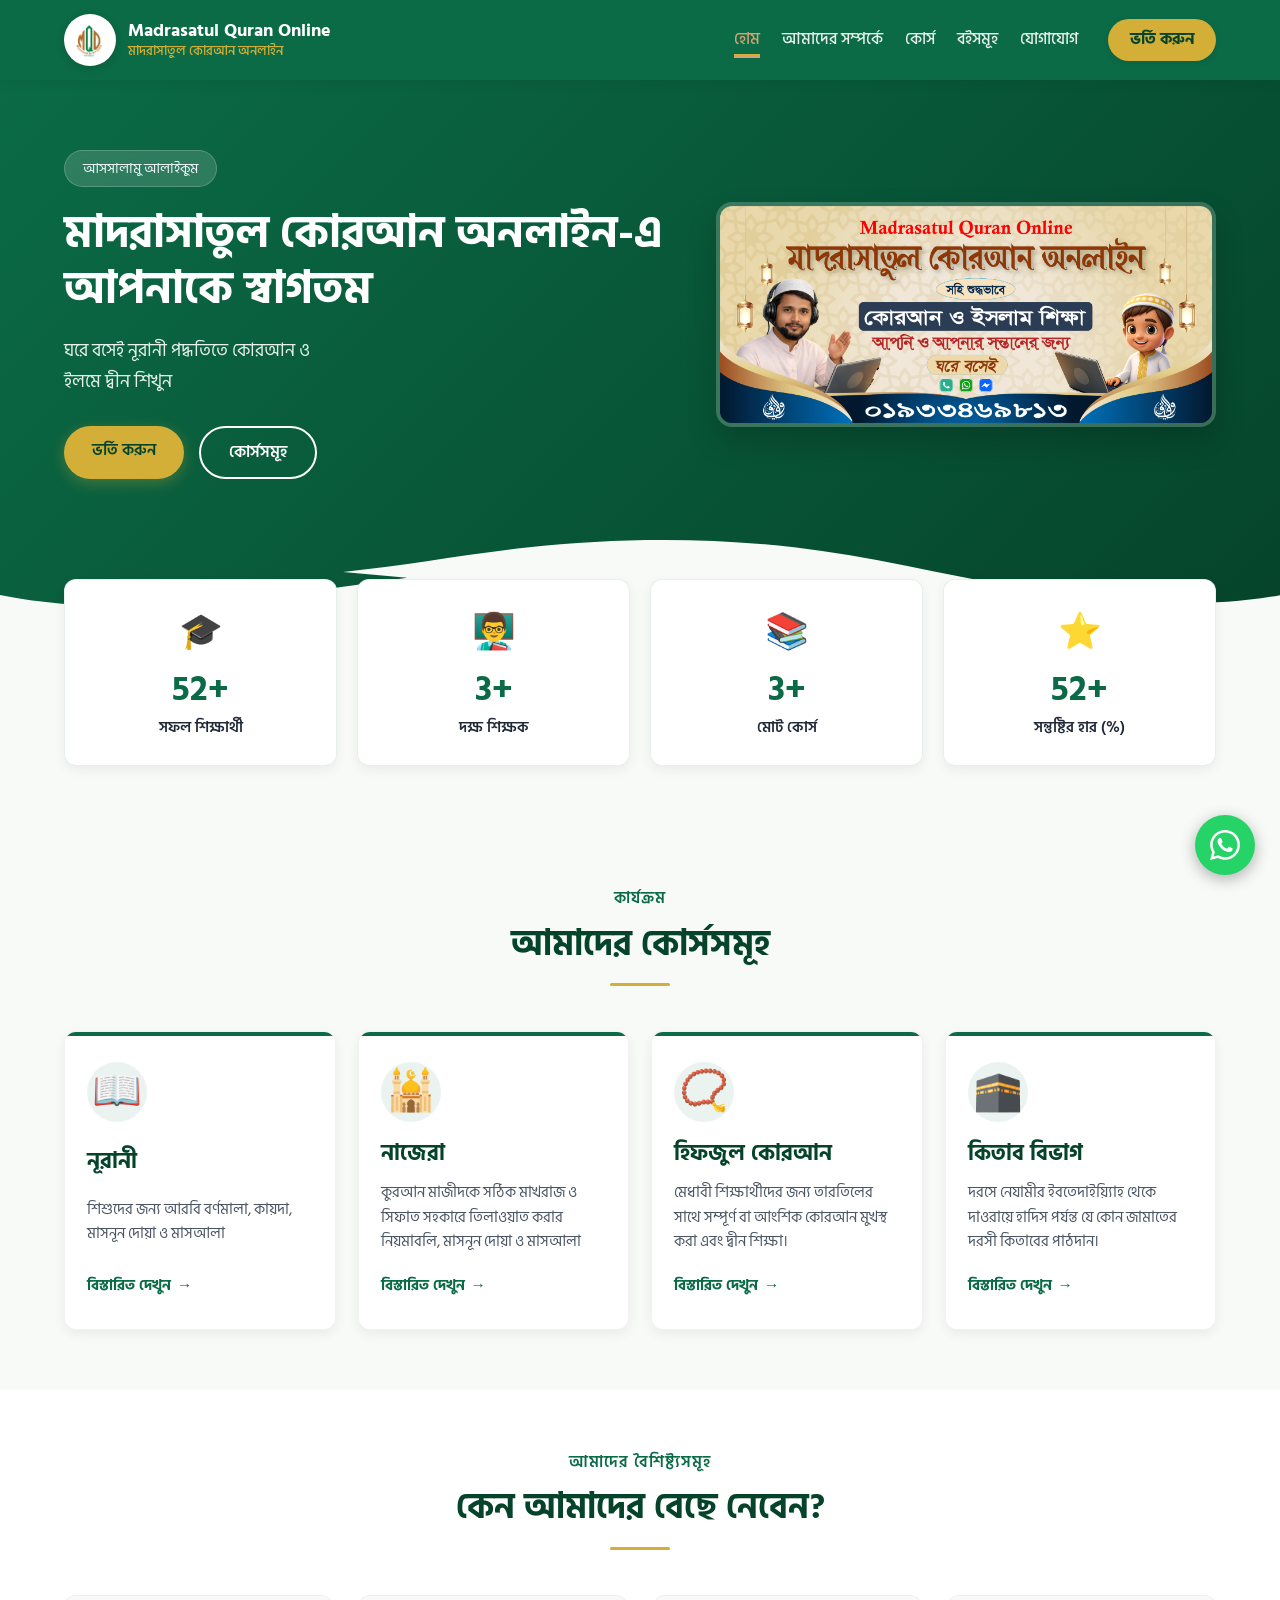
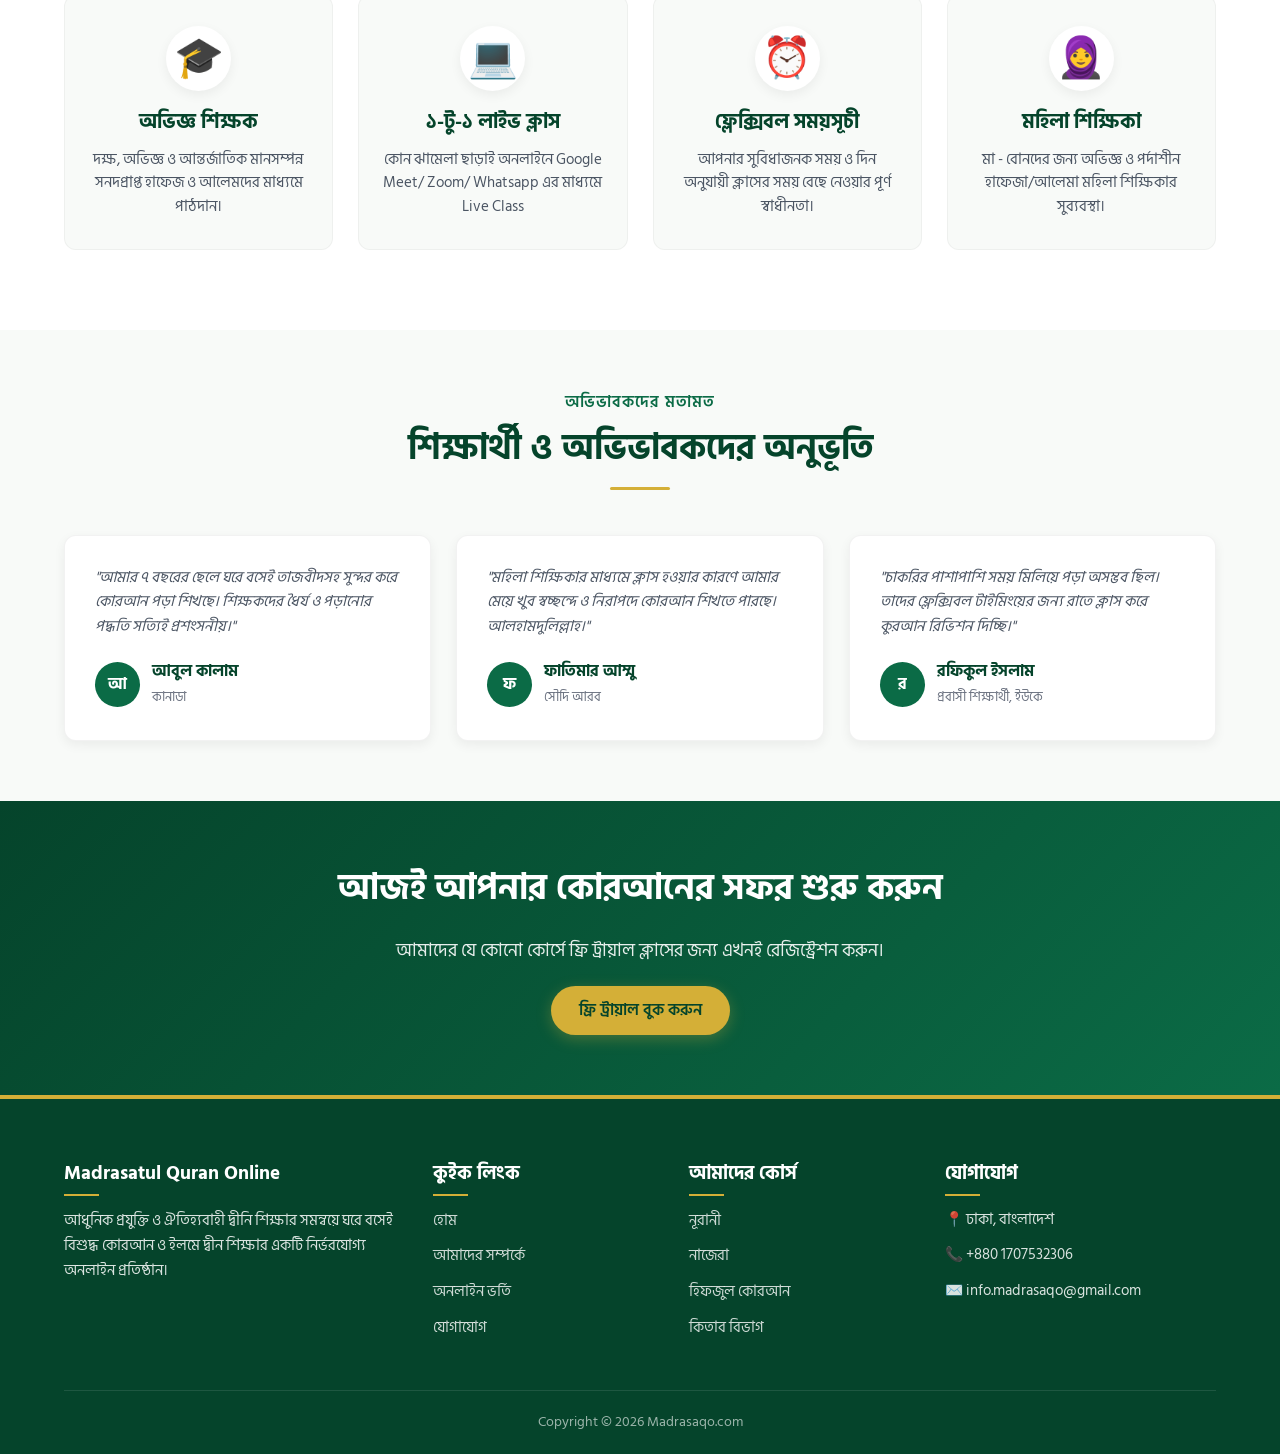
==== commit f2fa469c: "Updated website changes" ====
--- a/index.html
+++ b/index.html
@@ -9,10 +9,12 @@
     <meta name="google-site-verification" content="h8djcA_XuE7JDsZ3tNhfEzeJBOGKbGJHmrDcB3-2tts" />
     
     <!-- SEO & Open Graph Meta Tags -->
-    <meta name="description" content="ঘরে বসেই অভিজ্ঞ শিক্ষকদের তত্ত্বাবধানে নূরানী, তাজবীদ, হিফজ ও কুরআন শিক্ষা গ্রহণ করুন।">
+    <meta name="description" content="ঘরে বসেই অভিজ্ঞ শিক্ষকদের তত্ত্বাবধানে নূরানী, তাজবীদ, হিফজ ও কোরআন শিক্ষা গ্রহণ করুন।">
     <meta name="keywords" content="Online Quran, Quran Learning, Madrasatul Quran Online, Quran Teacher, Tajweed, Hifz">
     <meta name="author" content="Madrasatul Quran Online">
     <meta property="og:title" content="Madrasatul Quran Online">
+    <meta property="og:title" content="madrasaqo">
+    <meta property="og:title" content="মাদ্রাসাতুল কোরআন অনলাইন">
     <meta property="og:description" content="Learn Quran Online from Qualified Teachers.">
     <meta property="og:image" content="images/logo.png">
     <meta property="og:type" content="website">
@@ -43,7 +45,7 @@
                 </div>
                 <div class="brand-text">
                     <span class="site-name">Madrasatul Quran Online</span>
-                    <span class="site-tagline">আমরা গাই কুরআনের আলোয়</span>
+                    <span class="site-tagline">মাদরাসাতুল কোরআন অনলাইন</span>
                 </div>
             </a>
 
@@ -53,7 +55,7 @@
                     <li><a href="index.html" class="nav-link active">হোম</a></li>
                     <li><a href="pages/about.html" class="nav-link">আমাদের সম্পর্কে</a></li>
                     <li><a href="pages/courses.html" class="nav-link">কোর্স</a></li>
-                    <li><a href="pages/books.html">আমাদের বই</a></li>
+                    <li><a href="pages/books.html">বইসমূহ</a></li>
                     <li><a href="pages/contact.html" class="nav-link">যোগাযোগ</a></li>
                 </ul>
                 <a href="pages/admission.html" class="btn-admission-header">ভর্তি করুন</a>
@@ -77,9 +79,9 @@
             
             <!-- Hero Text Content -->
             <div class="hero-text">
-                <span class="hero-tag">🌿 Learn Quran Online with Confidence</span>
-                <h1>Madrasatul Quran Online</h1>
-                <p>ঘরে বসেই অভিজ্ঞ শিক্ষকদের তত্ত্বাবধানে <br> নূরানী, তাজবীদ, হিফজ ও কুরআন শিক্ষা গ্রহণ করুন।</p>
+                <span class="hero-tag">আসসালামু আলাইকুম</span>
+                <h1>মাদরাসাতুল কোরআন অনলাইন-এ আপনাকে স্বাগতম</h1>
+                <p>ঘরে বসেই নূরানী পদ্ধতিতে কোরআন ও <br> ইলমে দ্বীন শিখুন </p>
                 <div class="hero-buttons">
                     <a href="pages/admission.html" class="btn btn-primary">ভর্তি করুন</a>
                     <a href="#courses" class="btn btn-outline">কোর্সসমূহ</a>
@@ -111,13 +113,13 @@
             
             <div class="stat-card">
                 <div class="stat-icon">🎓</div>
-                <div class="stat-number" data-target="500">0</div>
+                <div class="stat-number" data-target="100">0</div>
                 <div class="stat-label">সফল শিক্ষার্থী</div>
             </div>
 
             <div class="stat-card">
                 <div class="stat-icon">👨‍🏫</div>
-                <div class="stat-number" data-target="20">0</div>
+                <div class="stat-number" data-target="5">0</div>
                 <div class="stat-label">দক্ষ শিক্ষক</div>
             </div>
 
@@ -129,7 +131,7 @@
 
             <div class="stat-card">
                 <div class="stat-icon">⭐</div>
-                <div class="stat-number" data-target="99">0</div>
+                <div class="stat-number" data-target="100">0</div>
                 <div class="stat-label">সন্তুষ্টির হার (%)</div>
             </div>
 
@@ -143,7 +145,7 @@
         <div class="courses-container">
             
             <div class="section-title">
-                <span class="sub-title">আমাদের শিক্ষাক্রম</span>
+                <span class="sub-title">কার্যক্রম</span>
                 <h2>আমাদের কোর্সসমূহ</h2>
                 <div class="title-divider"></div>
             </div>
@@ -153,16 +155,16 @@
                 <!-- Course Card 1 -->
                 <div class="course-card">
                     <div class="course-icon">📖</div>
-                    <h3>নূরানী কায়দা</h3>
-                    <p>শিশুদের জন্য প্রাথমিক কুরআন শিক্ষা, আরবি বর্ণমালা ও সঠিক উচ্চারণের ভিত্তি।</p>
+                    <h3>নূরানী</h3>
+                    <p>শিশুদের জন্য আরবি বর্ণমালা, কায়দা, মাসনূন দোয়া ও মাসআলা</p>
                     <a href="pages/courses.html#qaida" class="course-link">বিস্তারিত দেখুন <span>→</span></a>
                 </div>
 
                 <!-- Course Card 2 -->
                 <div class="course-card">
                     <div class="course-icon">🕌</div>
-                    <h3>তাজবিদ শিক্ষা</h3>
-                    <p>কুরআন মাজীদকে সঠিক মাখরাজ ও সিফাত সহকারে তিলাওয়াত করার নিয়মাবলি।</p>
+                    <h3>নাজেরা</h3>
+                    <p>কুরআন মাজীদকে সঠিক মাখরাজ ও সিফাত সহকারে তিলাওয়াত করার নিয়মাবলি, মাসনূন দোয়া ও মাসআলা</p>
                     <a href="pages/courses.html#tajweed" class="course-link">বিস্তারিত দেখুন <span>→</span></a>
                 </div>
 
@@ -170,15 +172,15 @@
                 <div class="course-card">
                     <div class="course-icon">📿</div>
                     <h3>হিফজুল কোরআন</h3>
-                    <p>মেধাবী শিক্ষার্থীদের জন্য তারতিলের সাথে সম্পূর্ণ বা আংশিক কোরআন মুখস্থ করা।</p>
+                    <p>মেধাবী শিক্ষার্থীদের জন্য তারতিলের সাথে সম্পূর্ণ বা আংশিক কোরআন মুখস্থ করা এবং দ্বীন শিক্ষা।</p>
                     <a href="pages/courses.html#hifz" class="course-link">বিস্তারিত দেখুন <span>→</span></a>
                 </div>
 
                 <!-- Course Card 4 -->
                 <div class="course-card">
                     <div class="course-icon">🕋</div>
-                    <h3>কুরআন শিক্ষা</h3>
-                    <p>বয়স্ক ও নতুনদের জন্য সহজ পদ্ধতিতে সম্পূর্ণ কুরআন সাবলীলভাবে পড়ার প্রশিক্ষণ।</p>
+                    <h3>কিতাব বিভাগ</h3>
+                    <p>দরসে নেযামীর ইবতেদাইয়্যিাহ থেকে দাওরায়ে হাদিস পর্যন্ত যে কোন জামাতের দরসী কিতাবের পাঠদান।</p>
                     <a href="pages/courses.html#quran" class="course-link">বিস্তারিত দেখুন <span>→</span></a>
                 </div>
 
@@ -205,14 +207,14 @@
                 <div class="feature-card">
                     <div class="feature-icon">🎓</div>
                     <h3>অভিজ্ঞ শিক্ষক</h3>
-                    <p>দক্ষ, অভিজ্ঞ ও আন্তর্জাতিক মানসম্পন্ন সনদপ্রাপ্ত হাফেজ ও আলেমদের প্রত্যক্ষ পর্যবেক্ষণ।</p>
+                    <p>দক্ষ, অভিজ্ঞ ও আন্তর্জাতিক মানসম্পন্ন সনদপ্রাপ্ত হাফেজ ও আলেমদের মাধ্যমে পাঠদান।</p>
                 </div>
 
                 <!-- Feature Card 2 -->
                 <div class="feature-card">
                     <div class="feature-icon">💻</div>
                     <h3>১-টু-১ লাইভ ক্লাস</h3>
-                    <p>প্রতিটি শিক্ষার্থীর জন্য ব্যক্তিকৈন্দিক মনোযোগ ও আলাদা শিক্ষক নির্ধারণ।</p>
+                    <p>কোন ঝামেলা ছাড়াই অনলাইনে Google Meet/ Zoom/ Whatsapp এর মাধ্যমে Live Class</p>
                 </div>
 
                 <!-- Feature Card 3 -->
@@ -226,7 +228,7 @@
                 <div class="feature-card">
                     <div class="feature-icon">🧕</div>
                     <h3>মহিলা শিক্ষিকা</h3>
-                    <p>বোনদের এবং ছোট্ট শিশুদের জন্য অভিজ্ঞ ও পর্দানশীন মহিলা শিক্ষিকার সুব্যবস্থা।</p>
+                    <p>মা - বোনদের জন্য অভিজ্ঞ ও পর্দাশীন হাফেজা/আলেমা মহিলা শিক্ষিকার সুব্যবস্থা।</p>
                 </div>
 
             </div>
@@ -248,24 +250,24 @@
             <div class="testimonials-grid">
                 <!-- Card 1 -->
                 <div class="testimonial-card">
-                    <p class="testimonial-text">"আমার ৭ বছরের ছেলে ঘরে বসেই তাজবীদসহ সুন্দর করে কুরআন পড়া শিখছে। শিক্ষকদের ধৈর্য ও পড়ানোর পদ্ধতি সত্যিই প্রশংসনীয়।"</p>
+                    <p class="testimonial-text">"আমার ৭ বছরের ছেলে ঘরে বসেই তাজবীদসহ সুন্দর করে কোরআন পড়া শিখছে। শিক্ষকদের ধৈর্য ও পড়ানোর পদ্ধতি সত্যিই প্রশংসনীয়।"</p>
                     <div class="student-info">
                         <div class="student-avatar">আ</div>
                         <div class="student-details">
-                            <h4>আব্দুল্লাহর বাবা</h4>
-                            <span>ঢাকা, বাংলাদেশ</span>
+                            <h4>আবুল কালাম</h4>
+                            <span>কানাডা</span>
                         </div>
                     </div>
                 </div>
 
                 <!-- Card 2 -->
                 <div class="testimonial-card">
-                    <p class="testimonial-text">"মহিলা শিক্ষিকার মাধ্যমে ক্লাস হওয়ার কারণে আমার মেয়ে খুব স্বচ্ছন্দে ও নিরাপদে কুরআন শিখতে পারছে। আলহামদুলিল্লাহ।"</p>
+                    <p class="testimonial-text">"মহিলা শিক্ষিকার মাধ্যমে ক্লাস হওয়ার কারণে আমার মেয়ে খুব স্বচ্ছন্দে ও নিরাপদে কোরআন শিখতে পারছে। আলহামদুলিল্লাহ।"</p>
                     <div class="student-info">
                         <div class="student-avatar">ফ</div>
                         <div class="student-details">
                             <h4>ফাতিমার আম্মু</h4>
-                            <span>চট্টগ্রাম, বাংলাদেশ</span>
+                            <span>সৌদি আরব</span>
                         </div>
                     </div>
                 </div>
@@ -290,8 +292,8 @@
          ========================================================================== -->
     <section class="cta-section">
         <div class="cta-container">
-            <h2>আজই আপনার কুরআনি সফর শুরু করুন</h2>
-            <p>আমাদের যেকোনো কোর্সে ফ্রি ট্রায়াল ক্লাসের জন্য এখনই রেজিস্ট্রেশন করুন।</p>
+            <h2>আজই আপনার কোরআনের সফর শুরু করুন</h2>
+            <p>আমাদের যে কোনো কোর্সে ফ্রি ট্রায়াল ক্লাসের জন্য এখনই রেজিস্ট্রেশন করুন।</p>
             <a href="pages/admission.html" class="btn btn-primary">ফ্রি ট্রায়াল বুক করুন</a>
         </div>
     </section>
@@ -305,7 +307,7 @@
             <!-- Col 1: About -->
             <div class="footer-col footer-about">
                 <h3>Madrasatul Quran Online</h3>
-                <p>আমরা আধুনিক প্রযুক্তি ও ঐতিহ্যবাহী দ্বীনি শিক্ষার সমন্বয়ে ঘরে বসেই বিশুদ্ধ কুরআন শিক্ষার একটি নির্ভরযোগ্য অনলাইন প্রতিষ্ঠান।</p>
+                <p>আধুনিক প্রযুক্তি ও ঐতিহ্যবাহী দ্বীনি শিক্ষার সমন্বয়ে ঘরে বসেই বিশুদ্ধ কোরআন ও ইলমে দ্বীন শিক্ষার একটি নির্ভরযোগ্য অনলাইন প্রতিষ্ঠান।</p>
             </div>
 
             <!-- Col 2: Quick Links -->
@@ -314,7 +316,6 @@
                 <ul class="footer-links">
                     <li><a href="index.html">হোম</a></li>
                     <li><a href="pages/about.html">আমাদের সম্পর্কে</a></li>
-                    <li><a href="pages/courses.html">কোর্সসমূহ</a></li>
                     <li><a href="pages/admission.html">অনলাইন ভর্তি</a></li>
                     <li><a href="pages/contact.html">যোগাযোগ</a></li>
                 </ul>
@@ -324,10 +325,10 @@
             <div class="footer-col">
                 <h4>আমাদের কোর্স</h4>
                 <ul class="footer-links">
-                    <li><a href="pages/courses.html#qaida">নূরানী কায়দা</a></li>
-                    <li><a href="pages/courses.html#tajweed">তাজবিদ শিক্ষা</a></li>
+                    <li><a href="pages/courses.html#qaida">নূরানী</a></li>
+                    <li><a href="pages/courses.html#tajweed">নাজেরা</a></li>
                     <li><a href="pages/courses.html#hifz">হিফজুল কোরআন</a></li>
-                    <li><a href="pages/courses.html#quran">কুরআন শিক্ষা</a></li>
+                    <li><a href="pages/courses.html#quran">কিতাব বিভাগ</a></li>
                 </ul>
             </div>
 
@@ -349,12 +350,210 @@
         </div>
     </footer>
 
-    <!-- JavaScript for Navigation & Counter Animation -->
-    <script>
-        // Hamburger Menu Toggle
-        const hamburgerBtn = document.getElementById('hamburgerBtn');
-        const navMenu = document.getElementById('navMenu');
-
+    
+<!-- WhatsApp Widget CSS -->
+<style>
+    .wa-widget-container {
+        position: fixed;
+        bottom: 25px;
+        right: 25px;
+        z-index: 999999 !important;
+        font-family: inherit;
+    }
+
+    .wa-float-btn {
+        width: 60px;
+        height: 60px;
+        background-color: #25D366;
+        border-radius: 50%;
+        border: none;
+        display: flex;
+        align-items: center;
+        justify-content: center;
+        box-shadow: 0 4px 15px rgba(0, 0, 0, 0.3);
+        cursor: pointer;
+        transition: transform 0.3s ease;
+    }
+
+    .wa-float-btn:hover {
+        transform: scale(1.1);
+    }
+
+    .wa-chat-box {
+        position: absolute;
+        bottom: 75px;
+        right: 0;
+        width: 320px;
+        background: #ffffff;
+        border-radius: 12px;
+        box-shadow: 0 10px 30px rgba(0, 0, 0, 0.25);
+        overflow: hidden;
+        display: flex;
+        flex-direction: column;
+        opacity: 0;
+        visibility: hidden;
+        transform: translateY(20px) scale(0.95);
+        transition: all 0.3s ease;
+    }
+
+    .wa-chat-box.active {
+        opacity: 1;
+        visibility: visible;
+        transform: translateY(0) scale(1);
+    }
+
+    .wa-chat-header {
+        background-color: #075E54;
+        color: #ffffff;
+        padding: 14px 16px;
+        display: flex;
+        align-items: center;
+        justify-content: space-between;
+    }
+
+    .wa-header-info {
+        display: flex;
+        align-items: center;
+        gap: 10px;
+    }
+
+    .wa-avatar {
+        width: 36px;
+        height: 36px;
+        background: rgba(255, 255, 255, 0.2);
+        border-radius: 50%;
+        display: flex;
+        align-items: center;
+        justify-content: center;
+    }
+
+    .wa-header-info h4 {
+        font-size: 0.95rem;
+        margin: 0;
+        color: #ffffff;
+        font-weight: 600;
+    }
+
+    .wa-header-info p {
+        font-size: 0.78rem;
+        margin: 2px 0 0 0;
+        color: #e0e0e0;
+    }
+
+    .wa-close-btn {
+        background: transparent;
+        border: none;
+        color: #ffffff;
+        font-size: 22px;
+        cursor: pointer;
+    }
+
+    .wa-chat-body {
+        background-color: #e5ddd5;
+        padding: 16px;
+        min-height: 120px;
+        max-height: 200px;
+    }
+
+    .wa-msg-bubble {
+        background: #ffffff;
+        padding: 10px 12px;
+        border-radius: 0 12px 12px 12px;
+        font-size: 0.88rem;
+        color: #333333;
+        box-shadow: 0 1px 3px rgba(0, 0, 0, 0.1);
+        position: relative;
+    }
+
+    .wa-time {
+        display: block;
+        font-size: 0.68rem;
+        color: #999999;
+        text-align: right;
+        margin-top: 4px;
+    }
+
+    .wa-chat-footer {
+        padding: 10px;
+        background: #f0f0f0;
+        display: flex;
+        align-items: center;
+        gap: 8px;
+    }
+
+    .wa-chat-footer input {
+        flex: 1;
+        border: 1px solid #dddddd;
+        border-radius: 20px;
+        padding: 8px 14px;
+        font-size: 0.88rem;
+        outline: none;
+        background: #ffffff;
+        color: #000;
+    }
+
+    .wa-send-btn {
+        width: 36px;
+        height: 36px;
+        background-color: #09d261;
+        border: none;
+        border-radius: 50%;
+        display: flex;
+        align-items: center;
+        justify-content: center;
+        cursor: pointer;
+    }
+</style>
+
+<!-- Floating WhatsApp Widget HTML -->
+<div class="wa-widget-container">
+    <!-- Chat Popup Box -->
+    <div class="wa-chat-box" id="waChatBox">
+        <div class="wa-chat-header">
+            <div class="wa-header-info">
+                <div class="wa-avatar">
+                    <svg width="20" height="20" viewBox="0 0 24 24" fill="#ffffff">
+                        <path d="M.057 24l1.687-6.163c-1.041-1.804-1.588-3.849-1.587-5.946.003-6.556 5.338-11.891 11.893-11.891 3.181.001 6.167 1.24 8.413 3.488 2.245 2.248 3.481 5.236 3.48 8.414-.003 6.557-5.338 11.892-11.893 11.892-1.99-.001-3.951-.5-5.688-1.448l-6.305 1.654zm6.597-3.807c1.676.995 3.276 1.591 5.392 1.592 5.448 0 9.886-4.434 9.889-9.885.002-5.462-4.415-9.89-9.881-9.892-5.452 0-9.887 4.434-9.889 9.884-.001 2.225.651 3.891 1.746 5.634l-.999 3.648 3.742-.981z"/>
+                    </svg>
+                </div>
+                <div>
+                    <h4>Madrasatul Quran Online</h4>
+                    <p>অনলাইন মাদ্রাসায় আপনাকে স্বাগতম!</p>
+                </div>
+            </div>
+            <button class="wa-close-btn" onclick="toggleWaChat()">&times;</button>
+        </div>
+        <div class="wa-chat-body">
+            <div class="wa-msg-bubble">
+                আসসালামু আলাইকুম! কোনো তথ্য বা সাহায্যের প্রয়োজন হলে নিচে লিখে জানান।
+                <span class="wa-time">এখন</span>
+            </div>
+        </div>
+        <div class="wa-chat-footer">
+            <input type="text" id="waInputMessage" placeholder="মেসেজ লিখুন..." onkeypress="handleWaKeyPress(event)">
+            <button class="wa-send-btn" onclick="sendWaMessage()">
+                <svg width="18" height="18" viewBox="0 0 24 24" fill="#ffffff">
+                    <path d="M2.01 21L23 12 2.01 3 2 10l15 2-15 2z"/>
+                </svg>
+            </button>
+        </div>
+    </div>
+
+    <!-- Floating Toggle Button -->
+    <button class="wa-float-btn" onclick="toggleWaChat()" aria-label="WhatsApp-এ কথা বলুন">
+        <svg width="30" height="30" viewBox="0 0 24 24" fill="#ffffff">
+            <path d="M.057 24l1.687-6.163c-1.041-1.804-1.588-3.849-1.587-5.946.003-6.556 5.338-11.891 11.893-11.891 3.181.001 6.167 1.24 8.413 3.488 2.245 2.248 3.481 5.236 3.48 8.414-.003 6.557-5.338 11.892-11.893 11.892-1.99-.001-3.951-.5-5.688-1.448l-6.305 1.654zm6.597-3.807c1.676.995 3.276 1.591 5.392 1.592 5.448 0 9.886-4.434 9.889-9.885.002-5.462-4.415-9.89-9.881-9.892-5.452 0-9.887 4.434-9.889 9.884-.001 2.225.651 3.891 1.746 5.634l-.999 3.648 3.742-.981zm11.387-5.464c-.074-.124-.272-.198-.57-.347-.297-.149-1.758-.868-2.031-.967-.272-.099-.47-.149-.669.149-.198.297-.768.967-.941 1.165-.173.198-.347.223-.644.074-.297-.149-1.255-.462-2.39-1.475-.883-.788-1.48-1.761-1.653-2.059-.173-.297-.018-.458.13-.606.134-.133.297-.347.446-.521.151-.172.2-.296.3-.495.099-.198.05-.372-.025-.521-.075-.148-.669-1.611-.916-2.206-.242-.579-.487-.501-.669-.51l-.57-.01c-.198 0-.52.074-.792.372s-1.04 1.016-1.04 2.479 1.065 2.876 1.213 3.074c.149.198 2.095 3.2 5.076 4.487.709.306 1.263.489 1.694.626.712.226 1.36.194 1.872.118.571-.085 1.758-.719 2.006-1.413.248-.695.248-1.29.173-1.414z"/>
+        </svg>
+    </button>
+</div>
+
+<!-- JavaScript for Navigation, Counter & WhatsApp -->
+<script>
+    // Hamburger Menu Toggle
+    const hamburgerBtn = document.getElementById('hamburgerBtn');
+    const navMenu = document.getElementById('navMenu');
+
+    if (hamburgerBtn && navMenu) {
         hamburgerBtn.addEventListener('click', () => {
             hamburgerBtn.classList.toggle('active');
             navMenu.classList.toggle('active');
@@ -366,48 +565,79 @@
                 navMenu.classList.remove('active');
             });
         });
-
-        // Animated Counters
-        const counters = document.querySelectorAll('.stat-number');
-        let animated = false;
-
-        function startCounters() {
-            counters.forEach(counter => {
-                const target = +counter.getAttribute('data-target');
-                let count = 0;
-                const speed = target / 50;
-
-                const updateCount = () => {
-                    count += speed;
-                    if (count < target) {
-                        counter.innerText = Math.ceil(count) + (target === 99 ? '%' : '+');
-                        setTimeout(updateCount, 30);
-                    } else {
-                        counter.innerText = target + (target === 99 ? '%' : '+');
-                    }
-                };
-                updateCount();
-            });
+    }
+
+    // Animated Counters
+    const counters = document.querySelectorAll('.stat-number');
+    let animated = false;
+
+    function startCounters() {
+        counters.forEach(counter => {
+            const target = +counter.getAttribute('data-target');
+            let count = 0;
+            const speed = target / 50;
+
+            const updateCount = () => {
+                count += speed;
+                if (count < target) {
+                    counter.innerText = Math.ceil(count) + (target === 99 ? '%' : '+');
+                    setTimeout(updateCount, 30);
+                } else {
+                    counter.innerText = target + (target === 99 ? '%' : '+');
+                }
+            };
+            updateCount();
+        });
+    }
+
+    window.addEventListener('scroll', () => {
+        const statsSection = document.querySelector('.stats-section');
+        if (statsSection) {
+            const sectionPos = statsSection.getBoundingClientRect().top;
+            const screenPos = window.innerHeight / 1.2;
+
+            if (sectionPos < screenPos && !animated) {
+                startCounters();
+                animated = true;
+            }
         }
-
-        window.addEventListener('scroll', () => {
-            const statsSection = document.querySelector('.stats-section');
-            if (statsSection) {
-                const sectionPos = statsSection.getBoundingClientRect().top;
-                const screenPos = window.innerHeight / 1.2;
-
-                if (sectionPos < screenPos && !animated) {
-                    startCounters();
-                    animated = true;
-                }
-            }
-        });
-    </script>
-    <!-- Floating WhatsApp Icon -->
-<a href="https://wa.me/8801707532306" class="whatsapp-float" target="_blank" aria-label="WhatsApp-এ যোগাযোগ করুন">
-    <svg viewBox="0 0 24 24">
-        <path d="M.057 24l1.687-6.163c-1.041-1.804-1.588-3.849-1.587-5.946.003-6.556 5.338-11.891 11.893-11.891 3.181.001 6.167 1.24 8.413 3.488 2.245 2.248 3.481 5.236 3.48 8.414-.003 6.557-5.338 11.892-11.893 11.892-1.99-.001-3.951-.5-5.688-1.448l-6.305 1.654zm6.597-3.807c1.676.995 3.276 1.591 5.392 1.592 5.448 0 9.886-4.434 9.889-9.885.002-5.462-4.415-9.89-9.881-9.892-5.452 0-9.887 4.434-9.889 9.884-.001 2.225.651 3.891 1.746 5.634l-.999 3.648 3.742-.981zm11.387-5.464c-.074-.124-.272-.198-.57-.347-.297-.149-1.758-.868-2.031-.967-.272-.099-.47-.149-.669.149-.198.297-.768.967-.941 1.165-.173.198-.347.223-.644.074-.297-.149-1.255-.462-2.39-1.475-.883-.788-1.48-1.761-1.653-2.059-.173-.297-.018-.458.13-.606.134-.133.297-.347.446-.521.151-.172.2-.296.3-.495.099-.198.05-.372-.025-.521-.075-.148-.669-1.611-.916-2.206-.242-.579-.487-.501-.669-.51l-.57-.01c-.198 0-.52.074-.792.372s-1.04 1.016-1.04 2.479 1.065 2.876 1.213 3.074c.149.198 2.095 3.2 5.076 4.487.709.306 1.263.489 1.694.626.712.226 1.36.194 1.872.118.571-.085 1.758-.719 2.006-1.413.248-.695.248-1.29.173-1.414z"/>
-    </svg>
-</a>
+    });
+
+    // WhatsApp Functions
+    function toggleWaChat() {
+        const chatBox = document.getElementById('waChatBox');
+        if (chatBox) {
+            chatBox.classList.toggle('active');
+        }
+    }
+
+    function sendWaMessage() {
+        const input = document.getElementById('waInputMessage');
+        if (!input) return;
+        
+        const message = input.value.trim();
+        const phoneNumber = "8801707532306";
+
+        if (message !== "") {
+            const encodedMessage = encodeURIComponent(message);
+            const isMobile = /Android|iPhone|iPad|iPod/i.test(navigator.userAgent);
+            
+            const whatsappUrl = isMobile 
+                ? `https://api.whatsapp.com/send?phone=${phoneNumber}&text=${encodedMessage}`
+                : `https://web.whatsapp.com/send?phone=${phoneNumber}&text=${encodedMessage}`;
+            
+            window.open(whatsappUrl, '_blank');
+            input.value = "";
+            toggleWaChat();
+        }
+    }
+
+    function handleWaKeyPress(event) {
+        if (event.key === 'Enter') {
+            sendWaMessage();
+        }
+    }
+</script>
+    
 </body>
 </html>
--- a/css/style.css
+++ b/css/style.css
@@ -1580,4 +1580,145 @@
   height: 100vh !important;
   max-width: 100% !important;
   border-radius: 0 !important;
+
+
+/* When Active (Opened) */
+.wa-chat-box.active {
+  opacity: 1;
+  visibility: visible;
+  transform: translateY(0) scale(1);
+}
+
+/* Header */
+.wa-chat-header {
+  background-color: #075E54;
+  color: #ffffff;
+  padding: 14px 16px;
+  display: flex;
+  align-items: center;
+  justify-content: space-between;
+}
+
+.wa-header-info {
+  display: flex;
+  align-items: center;
+  gap: 10px;
+}
+
+.wa-avatar {
+  width: 36px;
+  height: 36px;
+  background: rgba(255, 255, 255, 0.2);
+  border-radius: 50%;
+  display: flex;
+  align-items: center;
+  justify-content: center;
+}
+
+.wa-header-info h4 {
+  font-size: 0.95rem;
+  margin: 0;
+  font-weight: 600;
+  line-height: 1.2;
+}
+
+.wa-header-info p {
+  font-size: 0.78rem;
+  margin: 2px 0 0 0;
+  opacity: 0.85;
+}
+
+.wa-close-btn {
+  background: transparent;
+  border: none;
+  color: #ffffff;
+  font-size: 22px;
+  cursor: pointer;
+  opacity: 0.8;
+  transition: opacity 0.2s;
+}
+
+.wa-close-btn:hover {
+  opacity: 1;
+}
+
+/* Body */
+.wa-chat-body {
+  background-color: #e5ddd5;
+  background-image: radial-gradient(#000000 0.5px, transparent 0.5px);
+  background-size: 10px 10px;
+  background-opacity: 0.05;
+  padding: 16px;
+  min-height: 140px;
+  max-height: 220px;
+  overflow-y: auto;
+}
+
+.wa-msg-bubble {
+  background: #ffffff;
+  padding: 10px 12px;
+  border-radius: 0 12px 12px 12px;
+  font-size: 0.88rem;
+  color: #333333;
+  line-height: 1.4;
+  box-shadow: 0 1px 3px rgba(0, 0, 0, 0.1);
+  position: relative;
+  max-width: 90%;
+}
+
+.wa-time {
+  display: block;
+  font-size: 0.68rem;
+  color: #999999;
+  text-align: right;
+  margin-top: 4px;
+}
+
+/* Footer & Input */
+.wa-chat-footer {
+  padding: 10px;
+  background: #f0f0f0;
+  display: flex;
+  align-items: center;
+  gap: 8px;
+}
+
+.wa-chat-footer input {
+  flex: 1;
+  border: 1px solid #dddddd;
+  border-radius: 20px;
+  padding: 8px 14px;
+  font-size: 0.88rem;
+  outline: none;
+  background: #ffffff;
+}
+
+.wa-chat-footer input:focus {
+  border-color: #128C7E;
+}
+
+.wa-send-btn {
+  width: 36px;
+  height: 36px;
+  background-color: #09d261;
+  border: none;
+  border-radius: 50%;
+  display: flex;
+  align-items: center;
+  justify-content: center;
+  cursor: pointer;
+  transition: background-color 0.2s;
+  flex-shrink: 0;
+}
+
+.wa-send-btn:hover {
+  background-color: #07b051;
+}
+
+/* Responsive adjustment */
+@media screen and (max-width: 480px) {
+  .wa-chat-box {
+    width: 290px;
+    right: -10px;
+  }
 }
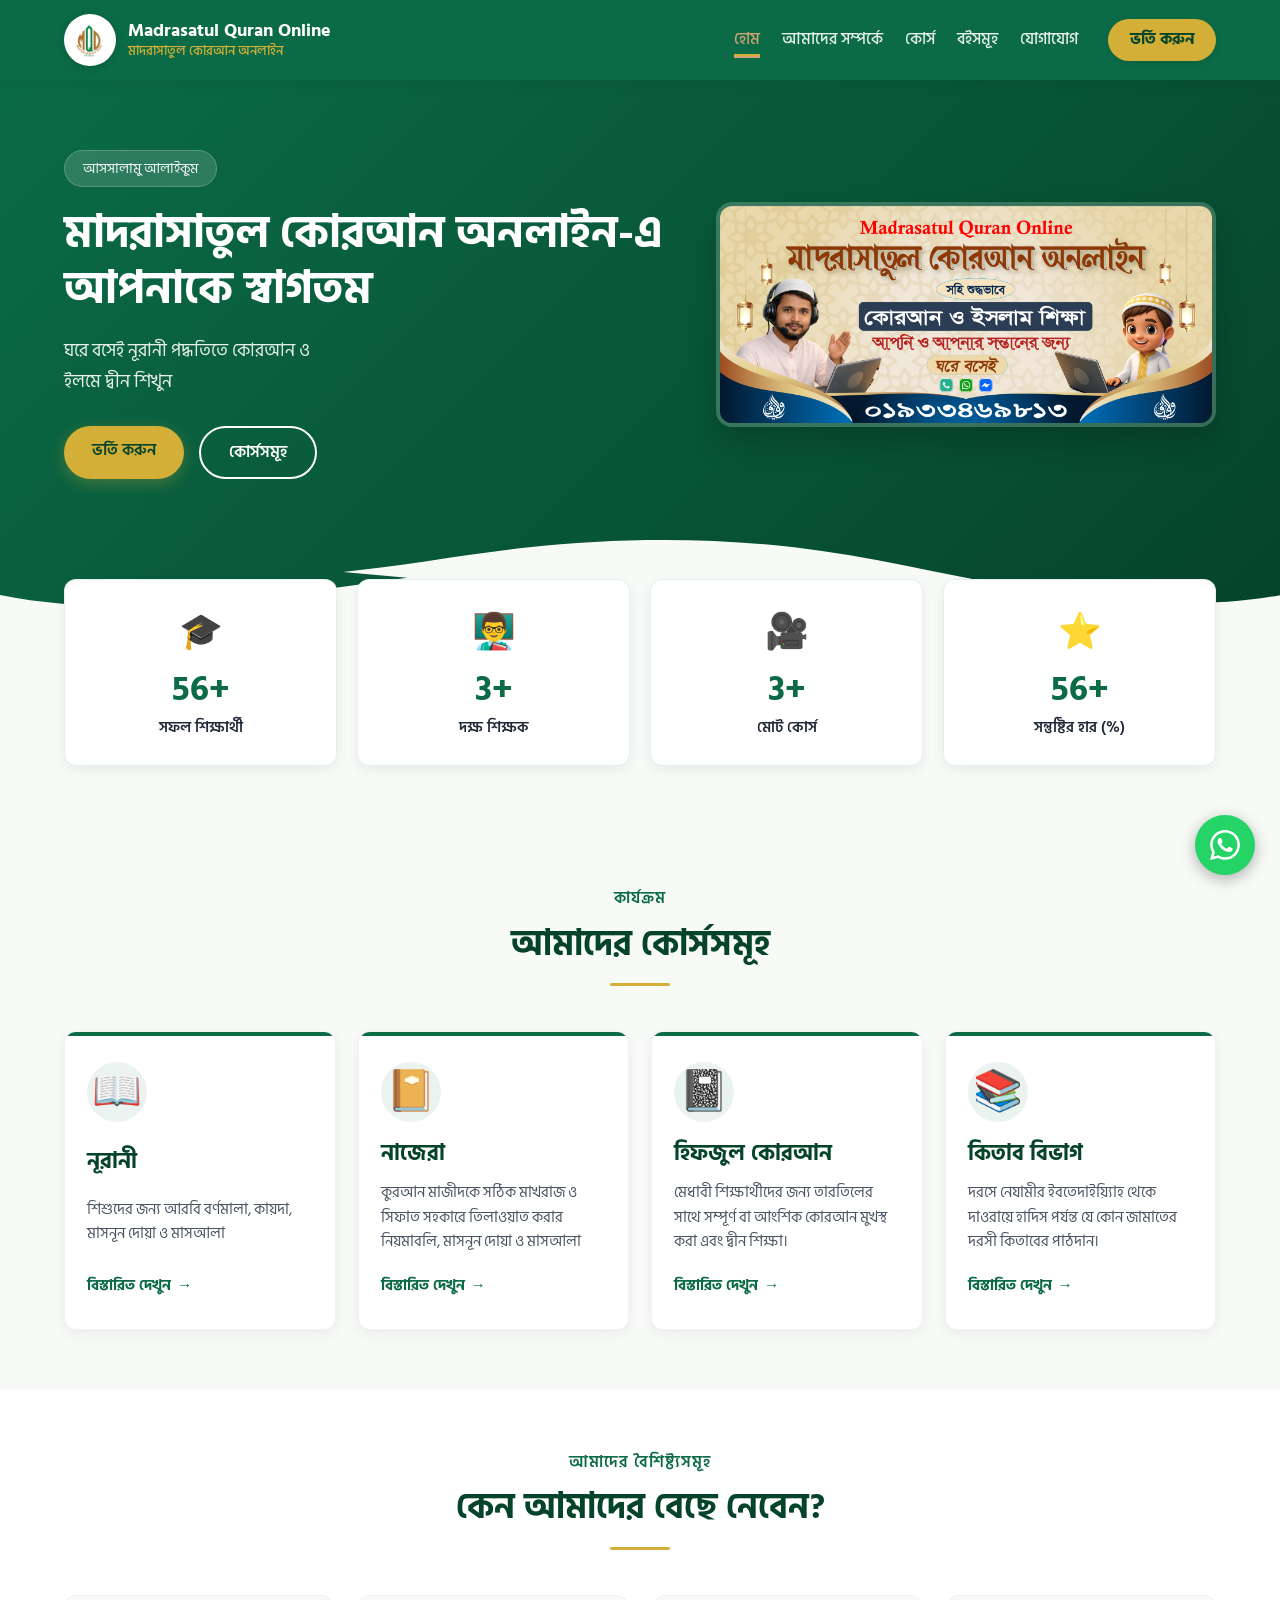
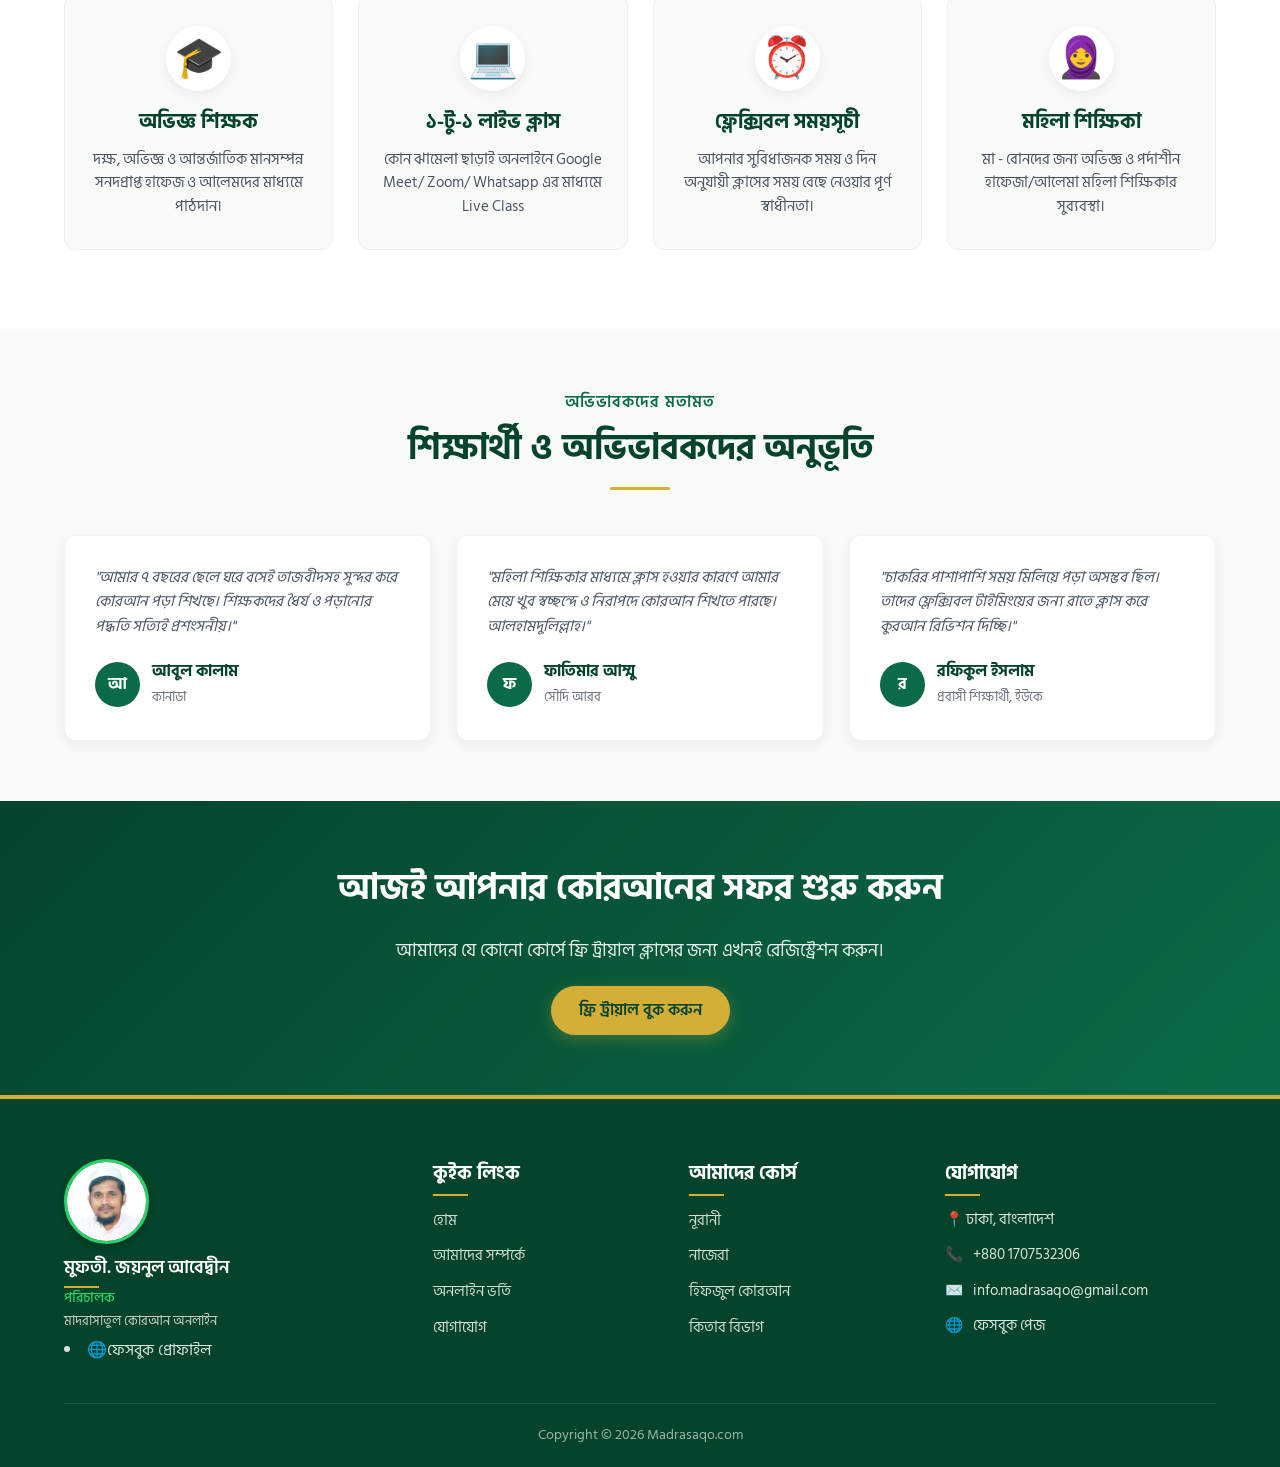
==== commit e2c114ca: "Updated website changes" ====
--- a/index.html
+++ b/index.html
@@ -14,7 +14,7 @@
     <meta name="author" content="Madrasatul Quran Online">
     <meta property="og:title" content="Madrasatul Quran Online">
     <meta property="og:title" content="madrasaqo">
-    <meta property="og:title" content="মাদ্রাসাতুল কোরআন অনলাইন">
+    <meta property="og:title" content="মাদরাসাতুল কোরআন অনলাইন">
     <meta property="og:description" content="Learn Quran Online from Qualified Teachers.">
     <meta property="og:image" content="images/logo.png">
     <meta property="og:type" content="website">
@@ -124,7 +124,7 @@
             </div>
 
             <div class="stat-card">
-                <div class="stat-icon">📚</div>
+                <div class="stat-icon">🎥</div>
                 <div class="stat-number" data-target="4">0</div>
                 <div class="stat-label">মোট কোর্স</div>
             </div>
@@ -162,7 +162,7 @@
 
                 <!-- Course Card 2 -->
                 <div class="course-card">
-                    <div class="course-icon">🕌</div>
+                    <div class="course-icon">📔</div>
                     <h3>নাজেরা</h3>
                     <p>কুরআন মাজীদকে সঠিক মাখরাজ ও সিফাত সহকারে তিলাওয়াত করার নিয়মাবলি, মাসনূন দোয়া ও মাসআলা</p>
                     <a href="pages/courses.html#tajweed" class="course-link">বিস্তারিত দেখুন <span>→</span></a>
@@ -170,7 +170,7 @@
 
                 <!-- Course Card 3 -->
                 <div class="course-card">
-                    <div class="course-icon">📿</div>
+                    <div class="course-icon">📓</div>
                     <h3>হিফজুল কোরআন</h3>
                     <p>মেধাবী শিক্ষার্থীদের জন্য তারতিলের সাথে সম্পূর্ণ বা আংশিক কোরআন মুখস্থ করা এবং দ্বীন শিক্ষা।</p>
                     <a href="pages/courses.html#hifz" class="course-link">বিস্তারিত দেখুন <span>→</span></a>
@@ -178,7 +178,7 @@
 
                 <!-- Course Card 4 -->
                 <div class="course-card">
-                    <div class="course-icon">🕋</div>
+                    <div class="course-icon">📚</div>
                     <h3>কিতাব বিভাগ</h3>
                     <p>দরসে নেযামীর ইবতেদাইয়্যিাহ থেকে দাওরায়ে হাদিস পর্যন্ত যে কোন জামাতের দরসী কিতাবের পাঠদান।</p>
                     <a href="pages/courses.html#quran" class="course-link">বিস্তারিত দেখুন <span>→</span></a>
@@ -298,57 +298,66 @@
         </div>
     </section>
 
-    <!-- ==========================================================================
-         PHASE 7: FOOTER SECTION
-         ========================================================================== -->
-    <footer class="main-footer">
-        <div class="footer-container">
-            
-            <!-- Col 1: About -->
-            <div class="footer-col footer-about">
-                <h3>Madrasatul Quran Online</h3>
-                <p>আধুনিক প্রযুক্তি ও ঐতিহ্যবাহী দ্বীনি শিক্ষার সমন্বয়ে ঘরে বসেই বিশুদ্ধ কোরআন ও ইলমে দ্বীন শিক্ষার একটি নির্ভরযোগ্য অনলাইন প্রতিষ্ঠান।</p>
-            </div>
-
-            <!-- Col 2: Quick Links -->
-            <div class="footer-col">
-                <h4>কুইক লিংক</h4>
-                <ul class="footer-links">
-                    <li><a href="index.html">হোম</a></li>
-                    <li><a href="pages/about.html">আমাদের সম্পর্কে</a></li>
-                    <li><a href="pages/admission.html">অনলাইন ভর্তি</a></li>
-                    <li><a href="pages/contact.html">যোগাযোগ</a></li>
-                </ul>
-            </div>
-
-            <!-- Col 3: Courses -->
-            <div class="footer-col">
-                <h4>আমাদের কোর্স</h4>
-                <ul class="footer-links">
-                    <li><a href="pages/courses.html#qaida">নূরানী</a></li>
-                    <li><a href="pages/courses.html#tajweed">নাজেরা</a></li>
-                    <li><a href="pages/courses.html#hifz">হিফজুল কোরআন</a></li>
-                    <li><a href="pages/courses.html#quran">কিতাব বিভাগ</a></li>
-                </ul>
-            </div>
-
-            <!-- Col 4: Contact Info -->
-            <div class="footer-col">
-                <h4>যোগাযোগ</h4>
-                <ul class="contact-info">
-                    <li>📍 ঢাকা, বাংলাদেশ</li>
-                    <li>📞 +880 1707532306</li>
-                    <li>✉️ info.madrasaqo@gmail.com</li>
-                </ul>
-            </div>
-
-        </div>
-
-        <!-- Bottom Copyright -->
-        <div class="footer-bottom">
-            <p>Copyright &copy; 2026 Madrasaqo.com</p>
-        </div>
-    </footer>
+<!-- ==========================================================================
+     PHASE 7: FOOTER SECTION
+     ========================================================================== -->
+<footer class="main-footer">
+    <div class="footer-container">
+        
+        <!-- Col 1: Principal Profile (একাডেমীর প্রধানের তথ্য) -->
+        <div class="footer-col footer-principal">
+            <div class="principal-card">
+                <!-- আপনার ছবিতে প্রধানের ফাইল নেম দিয়ে পরিবর্তন করবেন -->
+                <img src="images/principal.jpg" alt="একাডেমীর প্রধান" class="principal-img">
+                <div class="principal-info">
+                    <h4>মুফতী. জয়নুল আবেদ্বীন</h4>
+                    <p class="principal-title">পরিচালক</p>
+                    <p class="principal-sub">মাদরাসাতুল কোরআন অনলাইন</p>
+                    <li>🌐<a href="https://www.facebook.com/jaynul34" target="_blank" class="contact-link">ফেসবুক প্রোফাইল</a></li>
+                </div>
+            </div>
+        </div>
+
+        <!-- Col 2: Quick Links -->
+        <div class="footer-col">
+            <h4>কুইক লিংক</h4>
+            <ul class="footer-links">
+                <li><a href="index.html">হোম</a></li>
+                <li><a href="about.html">আমাদের সম্পর্কে</a></li>
+                <li><a href="admission.html">অনলাইন ভর্তি</a></li>
+                <li><a href="contact.html">যোগাযোগ</a></li>
+            </ul>
+        </div>
+
+        <!-- Col 3: Courses -->
+        <div class="footer-col">
+            <h4>আমাদের কোর্স</h4>
+            <ul class="footer-links">
+                <li><a href="courses.html#qaida">নূরানী</a></li>
+                <li><a href="courses.html#tajweed">নাজেরা</a></li>
+                <li><a href="courses.html#hifz">হিফজুল কোরআন</a></li>
+                <li><a href="courses.html#quran">কিতাব বিভাগ</a></li>
+            </ul>
+        </div>
+
+        <!-- Col 4: Contact Info -->
+        <div class="footer-col">
+            <h4>যোগাযোগ</h4>
+            <ul class="contact-info">
+                <li>📍 ঢাকা, বাংলাদেশ</li>
+                <li>📞 <a href="tel:+8801707532306" class="contact-link">+880 1707532306</a></li>
+                <li>✉️ <a href="mailto:info.madrasaqo@gmail.com" class="contact-link">info.madrasaqo@gmail.com</a></li>
+                <li>🌐 <a href="https://www.facebook.com/MadrasaQO" target="_blank" class="contact-link">ফেসবুক পেজ</a></li>
+            </ul>
+        </div>
+
+    </div>
+
+    <!-- Bottom Copyright -->
+    <div class="footer-bottom">
+        <p>Copyright &copy; 2026 Madrasaqo.com</p>
+    </div>
+</footer>
 
     
 <!-- WhatsApp Widget CSS -->
@@ -503,6 +512,7 @@
         justify-content: center;
         cursor: pointer;
     }
+    
 </style>
 
 <!-- Floating WhatsApp Widget HTML -->
--- a/css/style.css
+++ b/css/style.css
@@ -1531,7 +1531,7 @@
    NAVIGATION MENU COMPLETE FIX (ALL STATES)
    ========================================================================== */
 
-/* ১. সাধারণ/অন-সিলেক্টেড অবস্থাতায় (ভিজিট করা বা না-করা যাই হোক) */
+/* ১. সাধারণ/অন-সিলেক্টেড অবস্থাতায় */
 .nav-links li a,
 .nav-links li a:link,
 .nav-links li a:visited {
@@ -1558,6 +1558,7 @@
     border-bottom: 2px solid #d4a373 !important;
     opacity: 1;
 }
+
 /* PDF Modal Fullscreen & Button Styles */
 .pdf-modal-btn {
   background: transparent;
@@ -1580,7 +1581,7 @@
   height: 100vh !important;
   max-width: 100% !important;
   border-radius: 0 !important;
-
+} /* 🟢 ঠিক করা হয়েছে */
 
 /* When Active (Opened) */
 .wa-chat-box.active {
@@ -1721,4 +1722,48 @@
     width: 290px;
     right: -10px;
   }
+}
+
+/* ==========================================
+   একাডেমীর প্রধানের প্রোফাইল স্টাইল (Footer)
+   ========================================== */
+.principal-card {
+    display: flex;
+    flex-direction: column;
+    align-items: flex-start;
+    gap: 10px;
+}
+
+.principal-img {
+    width: 85px !important;
+    height: 85px !important;
+    border-radius: 50% !important; /* ছবি গোল করার জন্য */
+    object-fit: cover !important;
+    border: 3px solid #25D366 !important; /* চমৎকার গ্রিন বর্ডার */
+    box-shadow: 0 4px 10px rgba(0, 0, 0, 0.2) !important;
+}
+
+.principal-info h4 {
+    color: #ffffff !important;
+    font-size: 1.1rem !important;
+    margin: 0 0 4px 0 !important;
+    font-weight: 600 !important;
+}
+
+.principal-title {
+    color: #25D366 !important;
+    font-size: 0.9rem !important;
+    margin: 0 !important;
+    font-weight: 500 !important;
+}
+
+.principal-sub {
+    color: #cccccc !important;
+    font-size: 0.8rem !important;
+    margin: 2px 0 6px 0 !important;
+}
+
+.principal-social {
+    margin: 0 !important;
+    font-size: 0.85rem !important;
 }
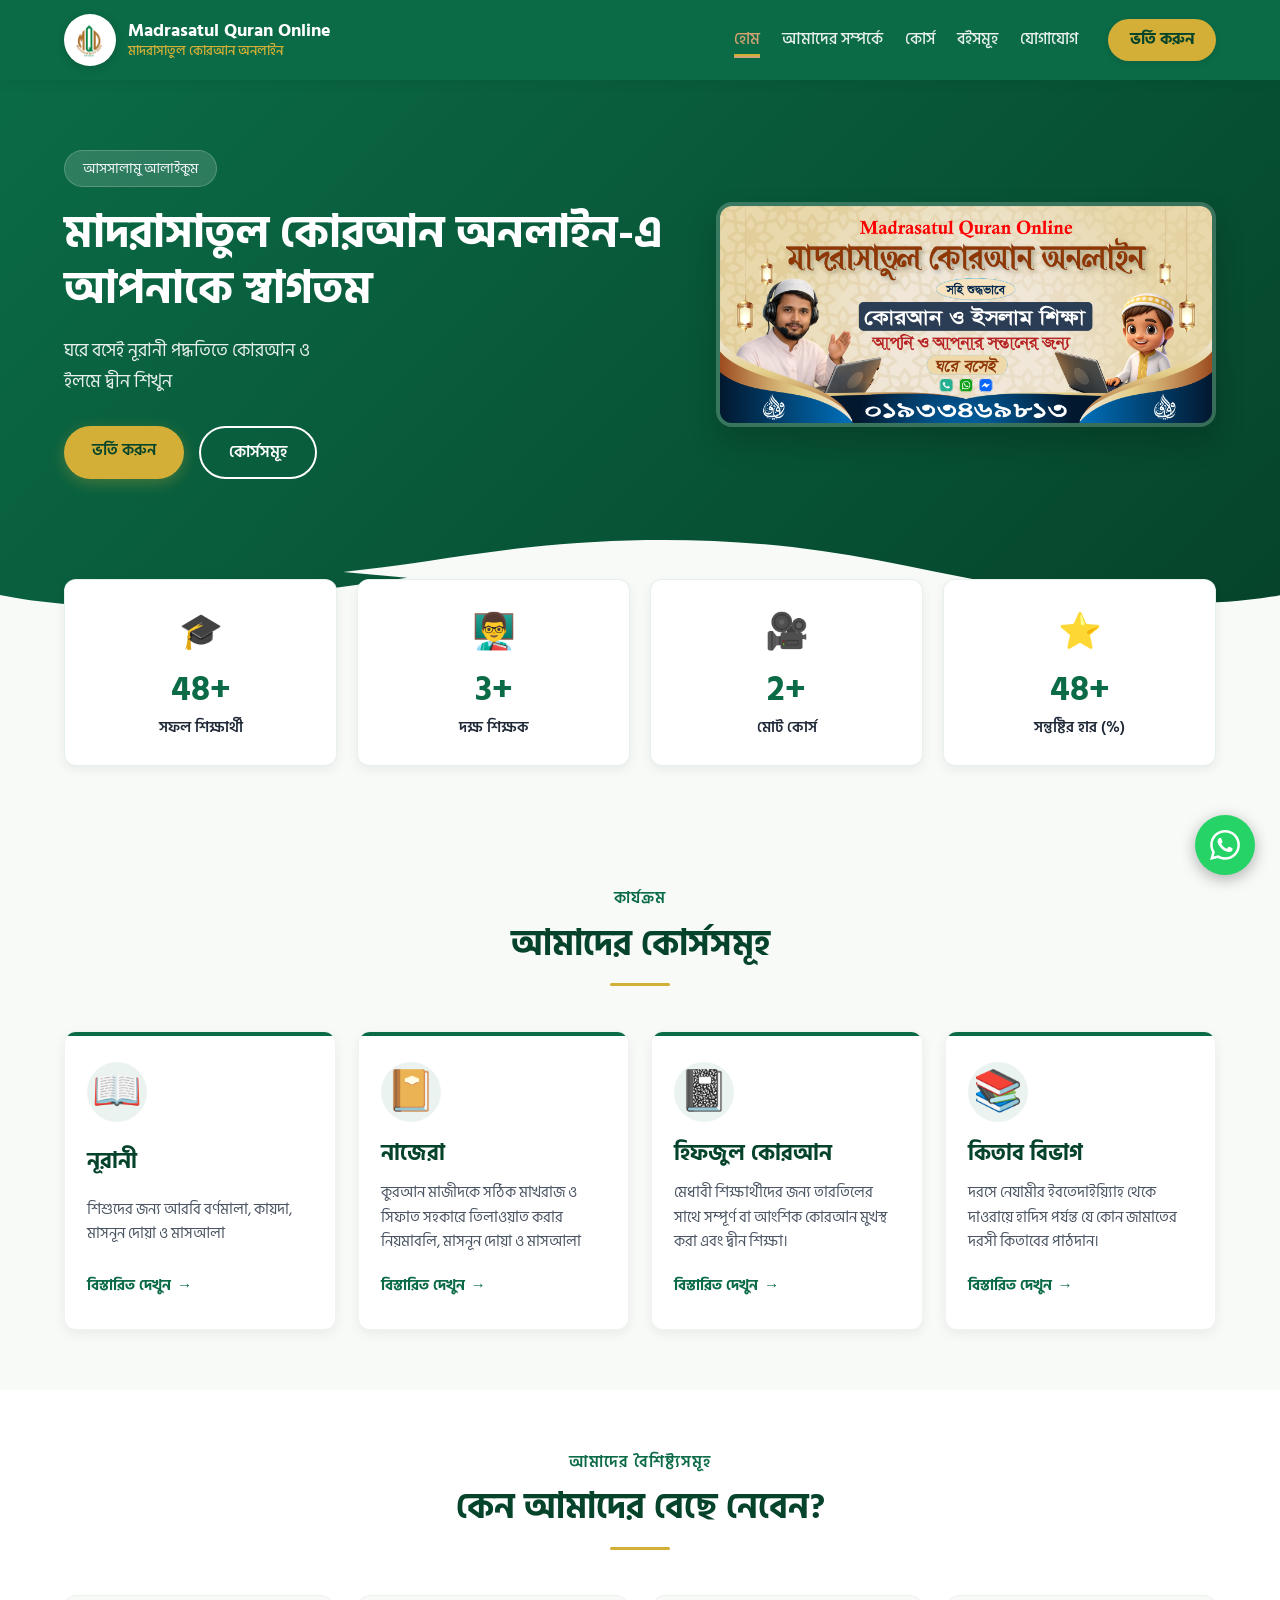
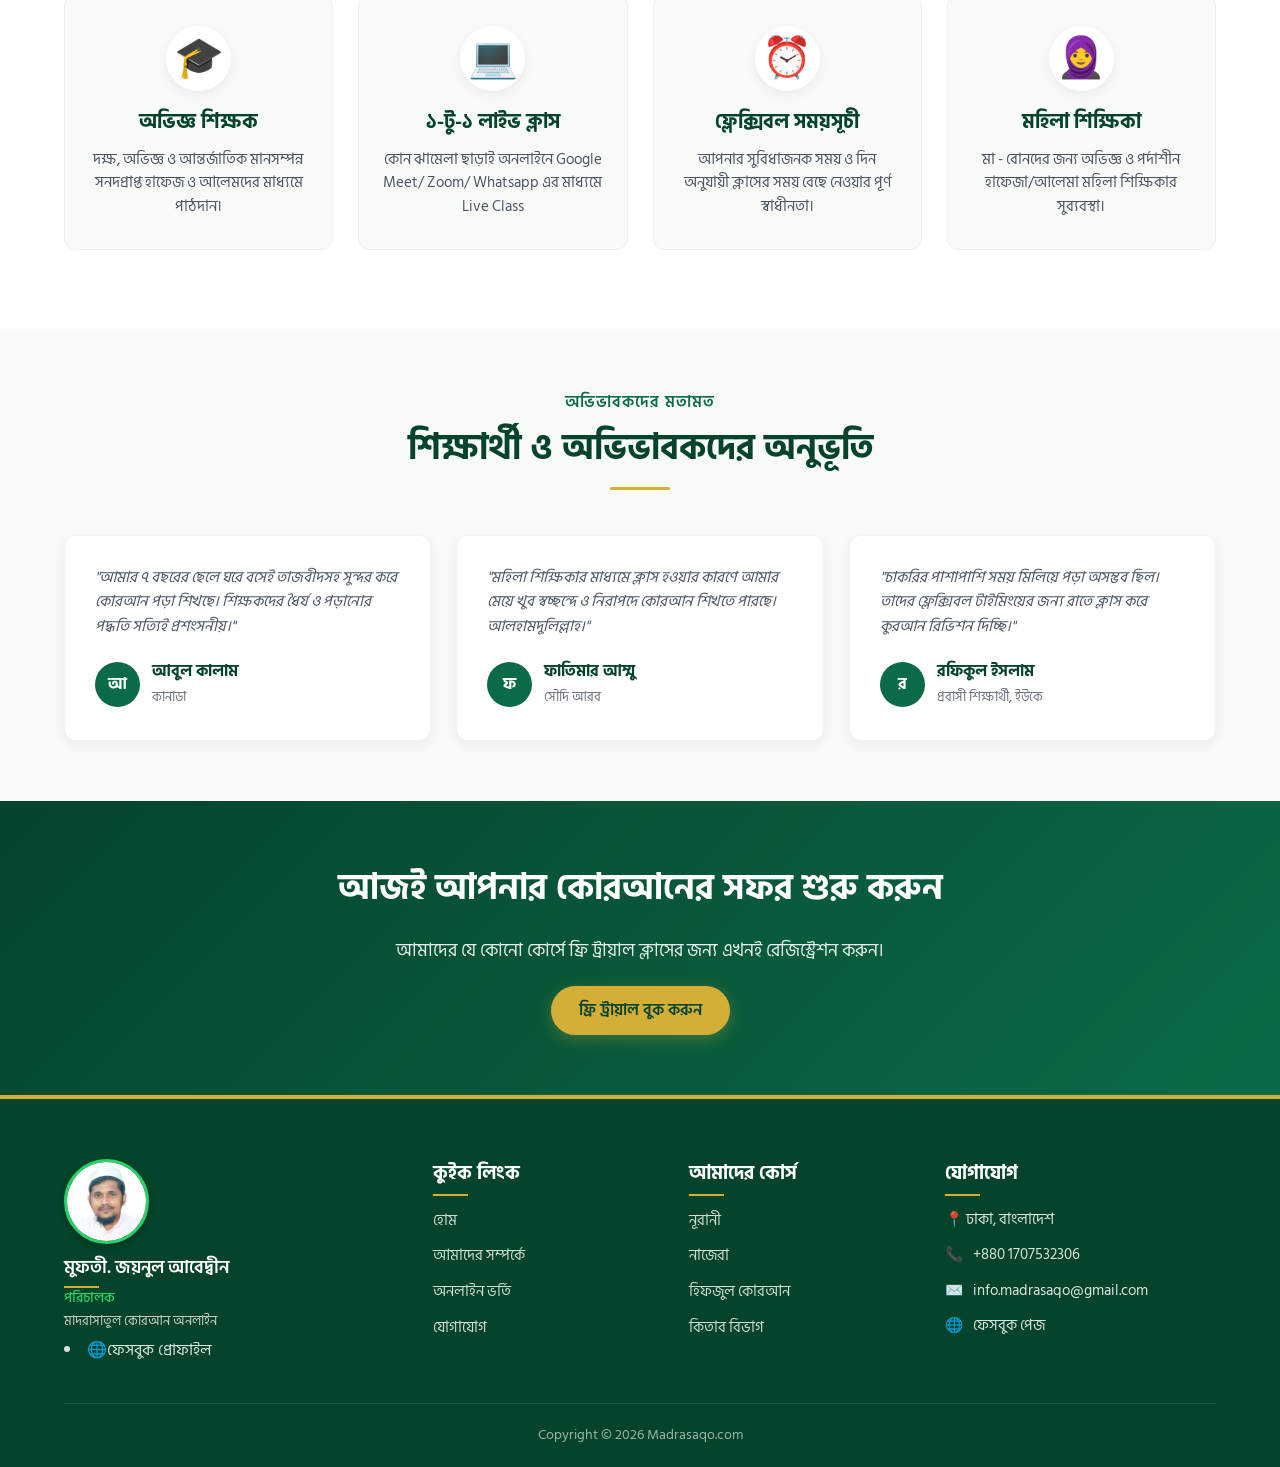
==== commit 889fc48c: "Updated website changes" ====
--- a/index.html
+++ b/index.html
@@ -323,9 +323,9 @@
             <h4>কুইক লিংক</h4>
             <ul class="footer-links">
                 <li><a href="index.html">হোম</a></li>
-                <li><a href="about.html">আমাদের সম্পর্কে</a></li>
-                <li><a href="admission.html">অনলাইন ভর্তি</a></li>
-                <li><a href="contact.html">যোগাযোগ</a></li>
+                <li><a href="pages/about.html">আমাদের সম্পর্কে</a></li>
+                <li><a href="pages/admission.html">অনলাইন ভর্তি</a></li>
+                <li><a href="pages/contact.html">যোগাযোগ</a></li>
             </ul>
         </div>
 
@@ -333,10 +333,10 @@
         <div class="footer-col">
             <h4>আমাদের কোর্স</h4>
             <ul class="footer-links">
-                <li><a href="courses.html#qaida">নূরানী</a></li>
-                <li><a href="courses.html#tajweed">নাজেরা</a></li>
-                <li><a href="courses.html#hifz">হিফজুল কোরআন</a></li>
-                <li><a href="courses.html#quran">কিতাব বিভাগ</a></li>
+                <li><a href="pages/courses.html#qaida">নূরানী</a></li>
+                <li><a href="pages/courses.html#tajweed">নাজেরা</a></li>
+                <li><a href="pages/courses.html#hifz">হিফজুল কোরআন</a></li>
+                <li><a href="pages/courses.html#quran">কিতাব বিভাগ</a></li>
             </ul>
         </div>
 
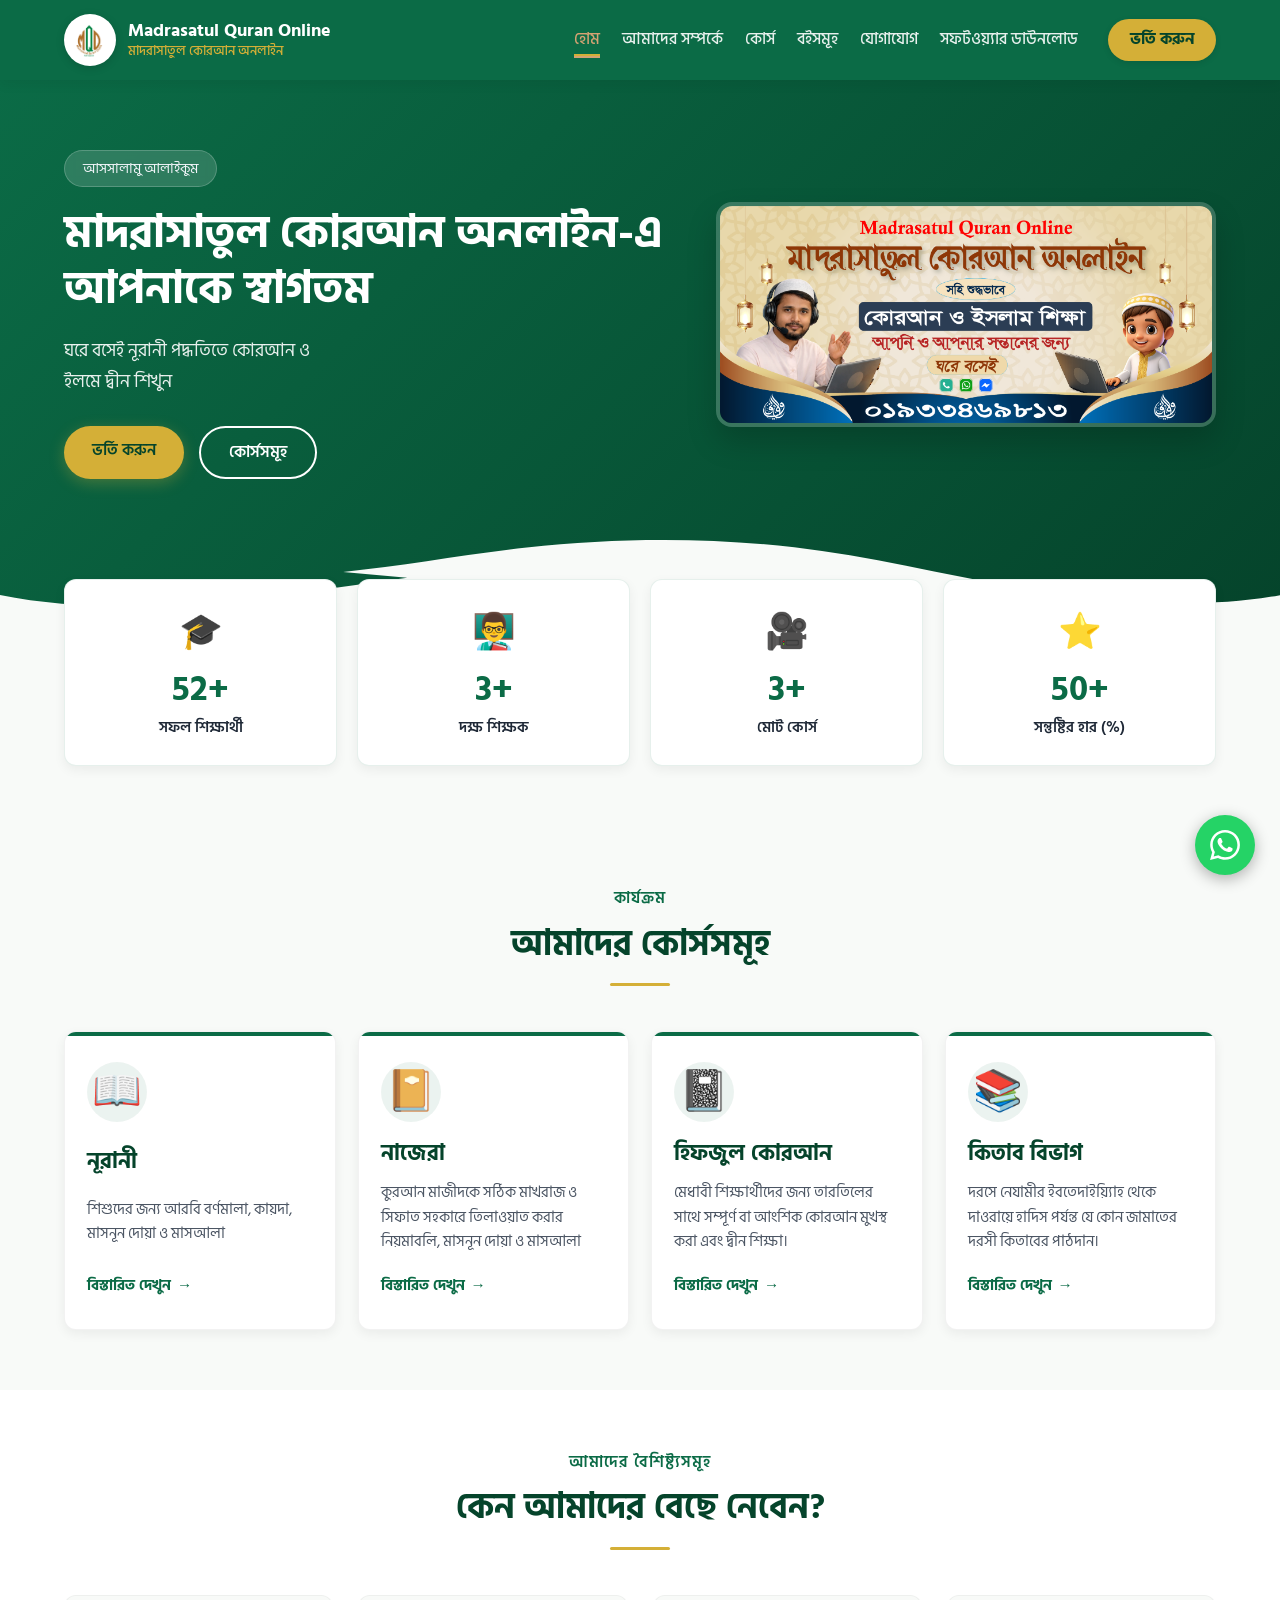
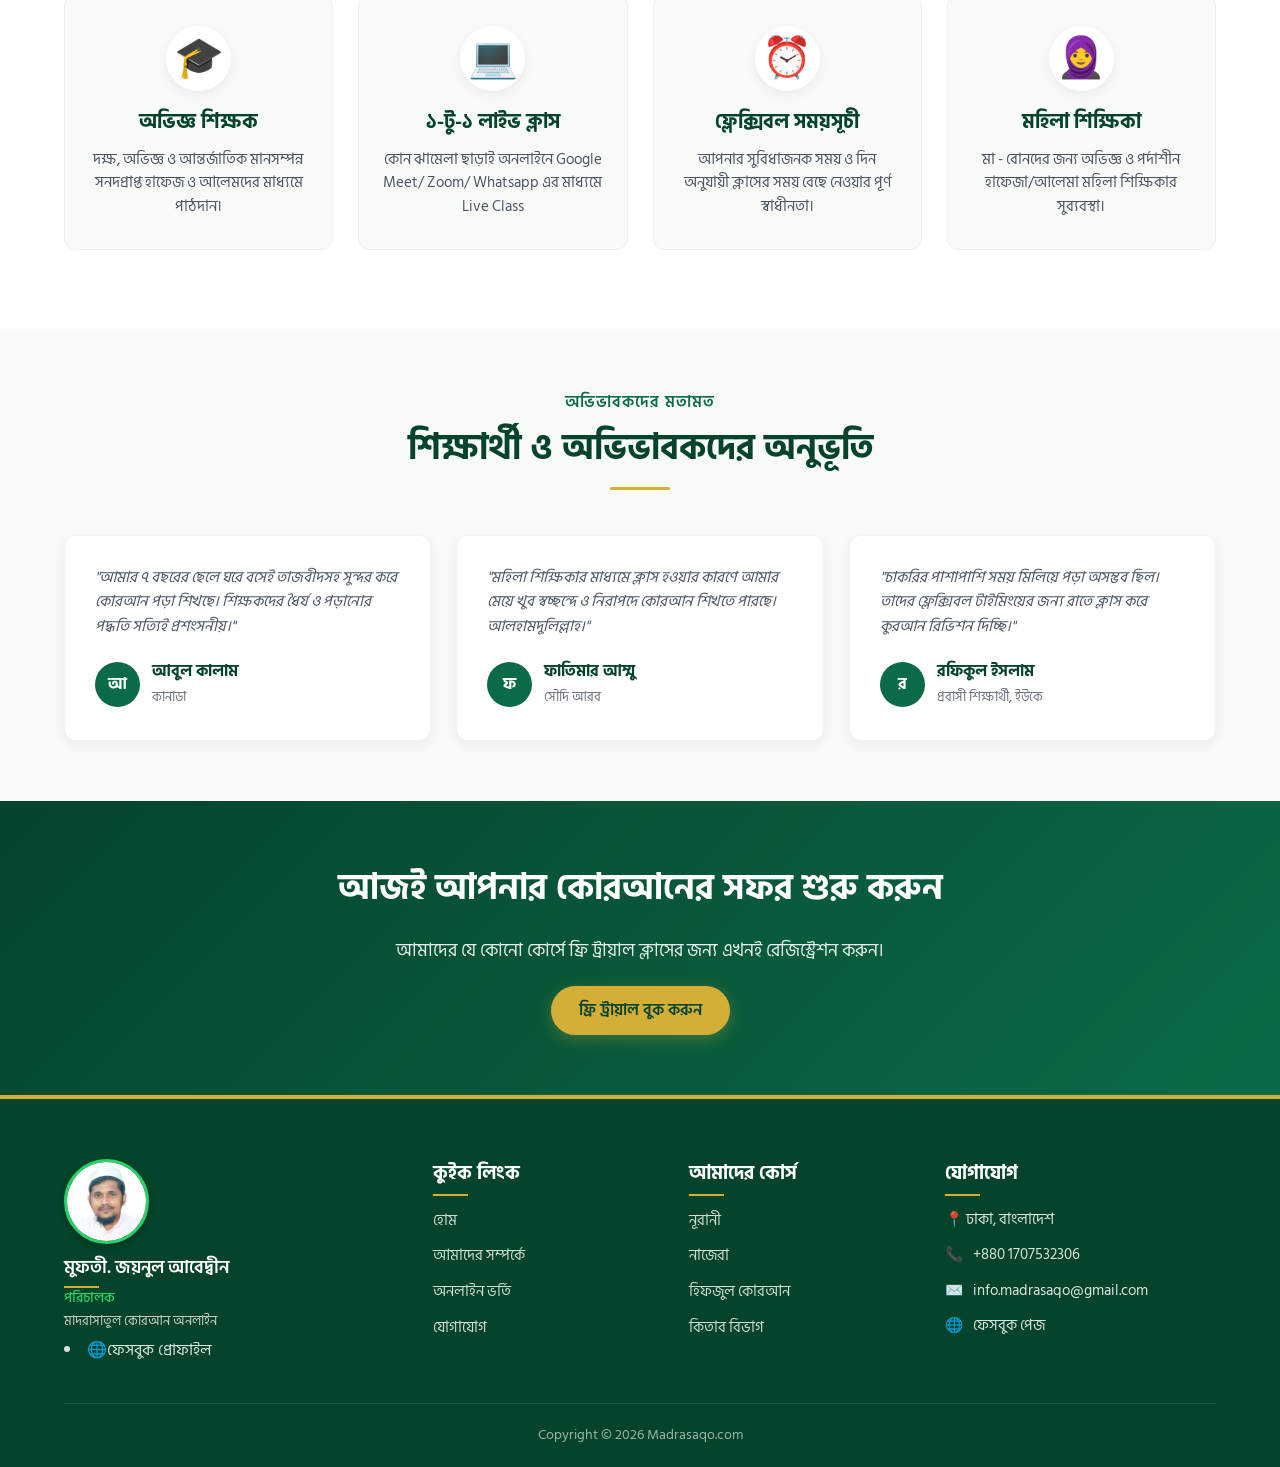
==== commit 6574219b: "Added v1.0.1 setup and update.json" ====
--- a/index.html
+++ b/index.html
@@ -50,16 +50,17 @@
             </a>
 
             <!-- Navigation Menu -->
-            <nav class="nav-menu" id="navMenu">
-                <ul class="nav-links">
-                    <li><a href="index.html" class="nav-link active">হোম</a></li>
-                    <li><a href="pages/about.html" class="nav-link">আমাদের সম্পর্কে</a></li>
-                    <li><a href="pages/courses.html" class="nav-link">কোর্স</a></li>
-                    <li><a href="pages/books.html">বইসমূহ</a></li>
-                    <li><a href="pages/contact.html" class="nav-link">যোগাযোগ</a></li>
-                </ul>
-                <a href="pages/admission.html" class="btn-admission-header">ভর্তি করুন</a>
-            </nav>
+         <nav class="nav-menu" id="navMenu">
+       <ul class="nav-links">
+        <li><a href="/index.html" class="nav-link active">হোম</a></li>
+        <li><a href="/pages/about.html" class="nav-link">আমাদের সম্পর্কে</a></li>
+        <li><a href="/pages/courses.html" class="nav-link">কোর্স</a></li>
+        <li><a href="/pages/books.html" class="nav-link">বইসমূহ</a></li>
+        <li><a href="/pages/contact.html" class="nav-link">যোগাযোগ</a></li>
+        <li><a href="/pages/download.html" class="nav-link">সফটওয়্যার ডাউনলোড</a></li>
+       </ul>
+          <a href="/pages/admission.html" class="btn-admission-header">ভর্তি করুন</a>
+     </nav>
 
             <!-- Mobile Hamburger Button -->
             <button class="hamburger" id="hamburgerBtn" aria-label="Toggle Navigation">
@@ -297,6 +298,7 @@
             <a href="pages/admission.html" class="btn btn-primary">ফ্রি ট্রায়াল বুক করুন</a>
         </div>
     </section>
+    
 
 <!-- ==========================================================================
      PHASE 7: FOOTER SECTION
@@ -322,10 +324,10 @@
         <div class="footer-col">
             <h4>কুইক লিংক</h4>
             <ul class="footer-links">
-                <li><a href="index.html">হোম</a></li>
-                <li><a href="pages/about.html">আমাদের সম্পর্কে</a></li>
-                <li><a href="pages/admission.html">অনলাইন ভর্তি</a></li>
-                <li><a href="pages/contact.html">যোগাযোগ</a></li>
+                <li><a href="/index.html">হোম</a></li>
+                <li><a href="/pages/about.html">আমাদের সম্পর্কে</a></li>
+                <li><a href="/pages/admission.html">অনলাইন ভর্তি</a></li>
+                <li><a href="/pages/contact.html">যোগাযোগ</a></li>
             </ul>
         </div>
 
@@ -333,10 +335,10 @@
         <div class="footer-col">
             <h4>আমাদের কোর্স</h4>
             <ul class="footer-links">
-                <li><a href="pages/courses.html#qaida">নূরানী</a></li>
-                <li><a href="pages/courses.html#tajweed">নাজেরা</a></li>
-                <li><a href="pages/courses.html#hifz">হিফজুল কোরআন</a></li>
-                <li><a href="pages/courses.html#quran">কিতাব বিভাগ</a></li>
+                <li><a href="/pages/courses.html#qaida">নূরানী</a></li>
+                <li><a href="/pages/courses.html#tajweed">নাজেরা</a></li>
+                <li><a href="/pages/courses.html#hifz">হিফজুল কোরআন</a></li>
+                <li><a href="/pages/courses.html#quran">কিতাব বিভাগ</a></li>
             </ul>
         </div>
 
@@ -344,7 +346,7 @@
         <div class="footer-col">
             <h4>যোগাযোগ</h4>
             <ul class="contact-info">
-                <li>📍 ঢাকা, বাংলাদেশ</li>
+                <li>📍    ঢাকা, বাংলাদেশ</li>
                 <li>📞 <a href="tel:+8801707532306" class="contact-link">+880 1707532306</a></li>
                 <li>✉️ <a href="mailto:info.madrasaqo@gmail.com" class="contact-link">info.madrasaqo@gmail.com</a></li>
                 <li>🌐 <a href="https://www.facebook.com/MadrasaQO" target="_blank" class="contact-link">ফেসবুক পেজ</a></li>
@@ -358,162 +360,6 @@
         <p>Copyright &copy; 2026 Madrasaqo.com</p>
     </div>
 </footer>
-
-    
-<!-- WhatsApp Widget CSS -->
-<style>
-    .wa-widget-container {
-        position: fixed;
-        bottom: 25px;
-        right: 25px;
-        z-index: 999999 !important;
-        font-family: inherit;
-    }
-
-    .wa-float-btn {
-        width: 60px;
-        height: 60px;
-        background-color: #25D366;
-        border-radius: 50%;
-        border: none;
-        display: flex;
-        align-items: center;
-        justify-content: center;
-        box-shadow: 0 4px 15px rgba(0, 0, 0, 0.3);
-        cursor: pointer;
-        transition: transform 0.3s ease;
-    }
-
-    .wa-float-btn:hover {
-        transform: scale(1.1);
-    }
-
-    .wa-chat-box {
-        position: absolute;
-        bottom: 75px;
-        right: 0;
-        width: 320px;
-        background: #ffffff;
-        border-radius: 12px;
-        box-shadow: 0 10px 30px rgba(0, 0, 0, 0.25);
-        overflow: hidden;
-        display: flex;
-        flex-direction: column;
-        opacity: 0;
-        visibility: hidden;
-        transform: translateY(20px) scale(0.95);
-        transition: all 0.3s ease;
-    }
-
-    .wa-chat-box.active {
-        opacity: 1;
-        visibility: visible;
-        transform: translateY(0) scale(1);
-    }
-
-    .wa-chat-header {
-        background-color: #075E54;
-        color: #ffffff;
-        padding: 14px 16px;
-        display: flex;
-        align-items: center;
-        justify-content: space-between;
-    }
-
-    .wa-header-info {
-        display: flex;
-        align-items: center;
-        gap: 10px;
-    }
-
-    .wa-avatar {
-        width: 36px;
-        height: 36px;
-        background: rgba(255, 255, 255, 0.2);
-        border-radius: 50%;
-        display: flex;
-        align-items: center;
-        justify-content: center;
-    }
-
-    .wa-header-info h4 {
-        font-size: 0.95rem;
-        margin: 0;
-        color: #ffffff;
-        font-weight: 600;
-    }
-
-    .wa-header-info p {
-        font-size: 0.78rem;
-        margin: 2px 0 0 0;
-        color: #e0e0e0;
-    }
-
-    .wa-close-btn {
-        background: transparent;
-        border: none;
-        color: #ffffff;
-        font-size: 22px;
-        cursor: pointer;
-    }
-
-    .wa-chat-body {
-        background-color: #e5ddd5;
-        padding: 16px;
-        min-height: 120px;
-        max-height: 200px;
-    }
-
-    .wa-msg-bubble {
-        background: #ffffff;
-        padding: 10px 12px;
-        border-radius: 0 12px 12px 12px;
-        font-size: 0.88rem;
-        color: #333333;
-        box-shadow: 0 1px 3px rgba(0, 0, 0, 0.1);
-        position: relative;
-    }
-
-    .wa-time {
-        display: block;
-        font-size: 0.68rem;
-        color: #999999;
-        text-align: right;
-        margin-top: 4px;
-    }
-
-    .wa-chat-footer {
-        padding: 10px;
-        background: #f0f0f0;
-        display: flex;
-        align-items: center;
-        gap: 8px;
-    }
-
-    .wa-chat-footer input {
-        flex: 1;
-        border: 1px solid #dddddd;
-        border-radius: 20px;
-        padding: 8px 14px;
-        font-size: 0.88rem;
-        outline: none;
-        background: #ffffff;
-        color: #000;
-    }
-
-    .wa-send-btn {
-        width: 36px;
-        height: 36px;
-        background-color: #09d261;
-        border: none;
-        border-radius: 50%;
-        display: flex;
-        align-items: center;
-        justify-content: center;
-        cursor: pointer;
-    }
-    
-</style>
 
 <!-- Floating WhatsApp Widget HTML -->
 <div class="wa-widget-container">
--- a/css/style.css
+++ b/css/style.css
@@ -1766,4 +1766,155 @@
 .principal-social {
     margin: 0 !important;
     font-size: 0.85rem !important;
-}+}
+
+    .wa-widget-container {
+        position: fixed;
+        bottom: 25px;
+        right: 25px;
+        z-index: 999999 !important;
+        font-family: inherit;
+    }
+
+    .wa-float-btn {
+        width: 60px;
+        height: 60px;
+        background-color: #25D366;
+        border-radius: 50%;
+        border: none;
+        display: flex;
+        align-items: center;
+        justify-content: center;
+        box-shadow: 0 4px 15px rgba(0, 0, 0, 0.3);
+        cursor: pointer;
+        transition: transform 0.3s ease;
+    }
+
+    .wa-float-btn:hover {
+        transform: scale(1.1);
+    }
+
+    .wa-chat-box {
+        position: absolute;
+        bottom: 75px;
+        right: 0;
+        width: 320px;
+        background: #ffffff;
+        border-radius: 12px;
+        box-shadow: 0 10px 30px rgba(0, 0, 0, 0.25);
+        overflow: hidden;
+        display: flex;
+        flex-direction: column;
+        opacity: 0;
+        visibility: hidden;
+        transform: translateY(20px) scale(0.95);
+        transition: all 0.3s ease;
+    }
+
+    .wa-chat-box.active {
+        opacity: 1;
+        visibility: visible;
+        transform: translateY(0) scale(1);
+    }
+
+    .wa-chat-header {
+        background-color: #075E54;
+        color: #ffffff;
+        padding: 14px 16px;
+        display: flex;
+        align-items: center;
+        justify-content: space-between;
+    }
+
+    .wa-header-info {
+        display: flex;
+        align-items: center;
+        gap: 10px;
+    }
+
+    .wa-avatar {
+        width: 36px;
+        height: 36px;
+        background: rgba(255, 255, 255, 0.2);
+        border-radius: 50%;
+        display: flex;
+        align-items: center;
+        justify-content: center;
+    }
+
+    .wa-header-info h4 {
+        font-size: 0.95rem;
+        margin: 0;
+        color: #ffffff;
+        font-weight: 600;
+    }
+
+    .wa-header-info p {
+        font-size: 0.78rem;
+        margin: 2px 0 0 0;
+        color: #e0e0e0;
+    }
+
+    .wa-close-btn {
+        background: transparent;
+        border: none;
+        color: #ffffff;
+        font-size: 22px;
+        cursor: pointer;
+    }
+
+    .wa-chat-body {
+        background-color: #e5ddd5;
+        padding: 16px;
+        min-height: 120px;
+        max-height: 200px;
+    }
+
+    .wa-msg-bubble {
+        background: #ffffff;
+        padding: 10px 12px;
+        border-radius: 0 12px 12px 12px;
+        font-size: 0.88rem;
+        color: #333333;
+        box-shadow: 0 1px 3px rgba(0, 0, 0, 0.1);
+        position: relative;
+    }
+
+    .wa-time {
+        display: block;
+        font-size: 0.68rem;
+        color: #999999;
+        text-align: right;
+        margin-top: 4px;
+    }
+
+    .wa-chat-footer {
+        padding: 10px;
+        background: #f0f0f0;
+        display: flex;
+        align-items: center;
+        gap: 8px;
+    }
+
+    .wa-chat-footer input {
+        flex: 1;
+        border: 1px solid #dddddd;
+        border-radius: 20px;
+        padding: 8px 14px;
+        font-size: 0.88rem;
+        outline: none;
+        background: #ffffff;
+        color: #000;
+    }
+
+    .wa-send-btn {
+        width: 36px;
+        height: 36px;
+        background-color: #09d261;
+        border: none;
+        border-radius: 50%;
+        display: flex;
+        align-items: center;
+        justify-content: center;
+        cursor: pointer;
+    }
